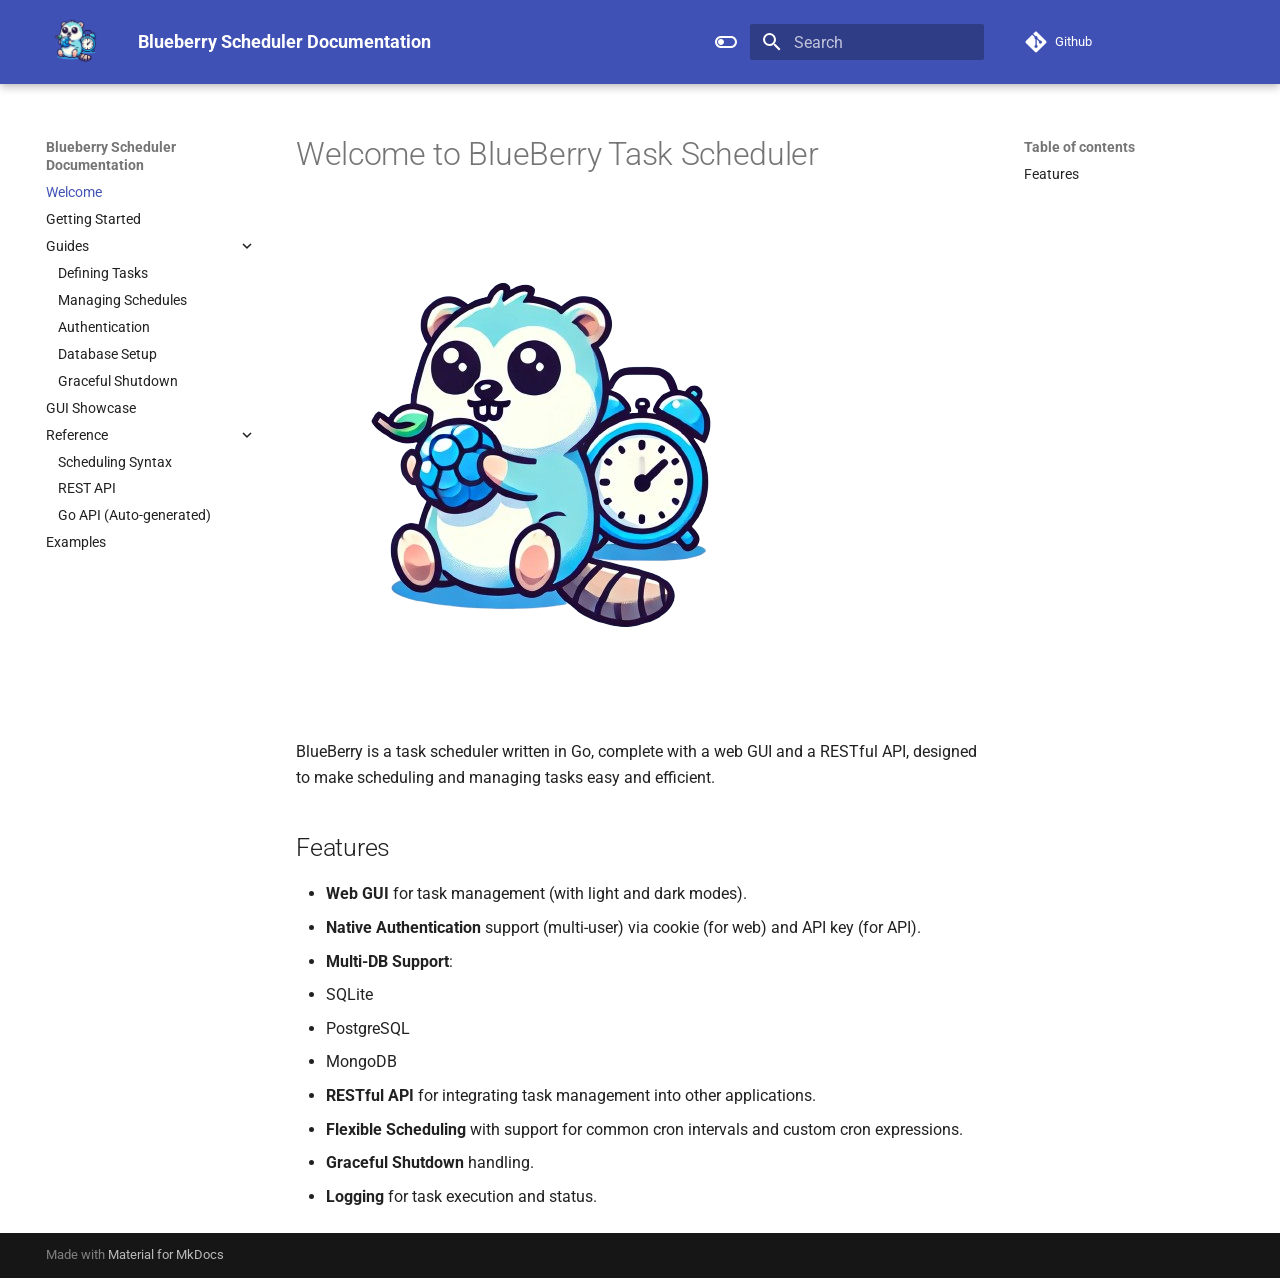
==== index.html @ b91b85a4 "deploy: 7a134fb691923f916d883d3c31a527bc822d17a9" ====
<!doctype html>
<html lang="en" class="no-js">
  <head>
    
      <meta charset="utf-8">
      <meta name="viewport" content="width=device-width,initial-scale=1">
      
      
      
        <link rel="canonical" href="https://your-gitlab-namespace.gitlab.io/blueberry-scheduler/">
      
      
      
        <link rel="next" href="getting-started/">
      
      
      <link rel="icon" href="assets/logo/logo_trans.png">
      <meta name="generator" content="mkdocs-1.6.1, mkdocs-material-9.6.23">
    
    
      
        <title>Blueberry Scheduler Documentation</title>
      
    
    
      <link rel="stylesheet" href="assets/stylesheets/main.84d31ad4.min.css">
      
        
        <link rel="stylesheet" href="assets/stylesheets/palette.06af60db.min.css">
      
      


    
    
      
    
    
      
        
        
        <link rel="preconnect" href="https://fonts.gstatic.com" crossorigin>
        <link rel="stylesheet" href="https://fonts.googleapis.com/css?family=Roboto:300,300i,400,400i,700,700i%7CRoboto+Mono:400,400i,700,700i&display=fallback">
        <style>:root{--md-text-font:"Roboto";--md-code-font:"Roboto Mono"}</style>
      
    
    
      <link rel="stylesheet" href="assets/extra.css">
    
    <script>__md_scope=new URL(".",location),__md_hash=e=>[...e].reduce(((e,_)=>(e<<5)-e+_.charCodeAt(0)),0),__md_get=(e,_=localStorage,t=__md_scope)=>JSON.parse(_.getItem(t.pathname+"."+e)),__md_set=(e,_,t=localStorage,a=__md_scope)=>{try{t.setItem(a.pathname+"."+e,JSON.stringify(_))}catch(e){}}</script>
    
      

    
    
    
  </head>
  
  
    
    
      
    
    
    
    
    <body dir="ltr" data-md-color-scheme="default" data-md-color-primary="indigo" data-md-color-accent="indigo">
  
    
    <input class="md-toggle" data-md-toggle="drawer" type="checkbox" id="__drawer" autocomplete="off">
    <input class="md-toggle" data-md-toggle="search" type="checkbox" id="__search" autocomplete="off">
    <label class="md-overlay" for="__drawer"></label>
    <div data-md-component="skip">
      
        
        <a href="#welcome-to-blueberry-task-scheduler" class="md-skip">
          Skip to content
        </a>
      
    </div>
    <div data-md-component="announce">
      
    </div>
    
    
      

  

<header class="md-header md-header--shadow" data-md-component="header">
  <nav class="md-header__inner md-grid" aria-label="Header">
    <a href="." title="Blueberry Scheduler Documentation" class="md-header__button md-logo" aria-label="Blueberry Scheduler Documentation" data-md-component="logo">
      
  <img src="assets/logo/logo_trans.png" alt="logo">

    </a>
    <label class="md-header__button md-icon" for="__drawer">
      
      <svg xmlns="http://www.w3.org/2000/svg" viewBox="0 0 24 24"><path d="M3 6h18v2H3zm0 5h18v2H3zm0 5h18v2H3z"/></svg>
    </label>
    <div class="md-header__title" data-md-component="header-title">
      <div class="md-header__ellipsis">
        <div class="md-header__topic">
          <span class="md-ellipsis">
            Blueberry Scheduler Documentation
          </span>
        </div>
        <div class="md-header__topic" data-md-component="header-topic">
          <span class="md-ellipsis">
            
              Welcome
            
          </span>
        </div>
      </div>
    </div>
    
      
        <form class="md-header__option" data-md-component="palette">
  
    
    
    
    <input class="md-option" data-md-color-media="(prefers-color-scheme: light)" data-md-color-scheme="default" data-md-color-primary="indigo" data-md-color-accent="indigo"  aria-label="Switch to dark mode"  type="radio" name="__palette" id="__palette_0">
    
      <label class="md-header__button md-icon" title="Switch to dark mode" for="__palette_1" hidden>
        <svg xmlns="http://www.w3.org/2000/svg" viewBox="0 0 24 24"><path d="M17 6H7c-3.31 0-6 2.69-6 6s2.69 6 6 6h10c3.31 0 6-2.69 6-6s-2.69-6-6-6m0 10H7c-2.21 0-4-1.79-4-4s1.79-4 4-4h10c2.21 0 4 1.79 4 4s-1.79 4-4 4M7 9c-1.66 0-3 1.34-3 3s1.34 3 3 3 3-1.34 3-3-1.34-3-3-3"/></svg>
      </label>
    
  
    
    
    
    <input class="md-option" data-md-color-media="(prefers-color-scheme: dark)" data-md-color-scheme="slate" data-md-color-primary="indigo" data-md-color-accent="indigo"  aria-label="Switch to light mode"  type="radio" name="__palette" id="__palette_1">
    
      <label class="md-header__button md-icon" title="Switch to light mode" for="__palette_0" hidden>
        <svg xmlns="http://www.w3.org/2000/svg" viewBox="0 0 24 24"><path d="M17 6H7c-3.31 0-6 2.69-6 6s2.69 6 6 6h10c3.31 0 6-2.69 6-6s-2.69-6-6-6m0 10H7c-2.21 0-4-1.79-4-4s1.79-4 4-4h10c2.21 0 4 1.79 4 4s-1.79 4-4 4m0-7c-1.66 0-3 1.34-3 3s1.34 3 3 3 3-1.34 3-3-1.34-3-3-3"/></svg>
      </label>
    
  
</form>
      
    
    
      <script>var palette=__md_get("__palette");if(palette&&palette.color){if("(prefers-color-scheme)"===palette.color.media){var media=matchMedia("(prefers-color-scheme: light)"),input=document.querySelector(media.matches?"[data-md-color-media='(prefers-color-scheme: light)']":"[data-md-color-media='(prefers-color-scheme: dark)']");palette.color.media=input.getAttribute("data-md-color-media"),palette.color.scheme=input.getAttribute("data-md-color-scheme"),palette.color.primary=input.getAttribute("data-md-color-primary"),palette.color.accent=input.getAttribute("data-md-color-accent")}for(var[key,value]of Object.entries(palette.color))document.body.setAttribute("data-md-color-"+key,value)}</script>
    
    
    
      
      
        <label class="md-header__button md-icon" for="__search">
          
          <svg xmlns="http://www.w3.org/2000/svg" viewBox="0 0 24 24"><path d="M9.5 3A6.5 6.5 0 0 1 16 9.5c0 1.61-.59 3.09-1.56 4.23l.27.27h.79l5 5-1.5 1.5-5-5v-.79l-.27-.27A6.52 6.52 0 0 1 9.5 16 6.5 6.5 0 0 1 3 9.5 6.5 6.5 0 0 1 9.5 3m0 2C7 5 5 7 5 9.5S7 14 9.5 14 14 12 14 9.5 12 5 9.5 5"/></svg>
        </label>
        <div class="md-search" data-md-component="search" role="dialog">
  <label class="md-search__overlay" for="__search"></label>
  <div class="md-search__inner" role="search">
    <form class="md-search__form" name="search">
      <input type="text" class="md-search__input" name="query" aria-label="Search" placeholder="Search" autocapitalize="off" autocorrect="off" autocomplete="off" spellcheck="false" data-md-component="search-query" required>
      <label class="md-search__icon md-icon" for="__search">
        
        <svg xmlns="http://www.w3.org/2000/svg" viewBox="0 0 24 24"><path d="M9.5 3A6.5 6.5 0 0 1 16 9.5c0 1.61-.59 3.09-1.56 4.23l.27.27h.79l5 5-1.5 1.5-5-5v-.79l-.27-.27A6.52 6.52 0 0 1 9.5 16 6.5 6.5 0 0 1 3 9.5 6.5 6.5 0 0 1 9.5 3m0 2C7 5 5 7 5 9.5S7 14 9.5 14 14 12 14 9.5 12 5 9.5 5"/></svg>
        
        <svg xmlns="http://www.w3.org/2000/svg" viewBox="0 0 24 24"><path d="M20 11v2H8l5.5 5.5-1.42 1.42L4.16 12l7.92-7.92L13.5 5.5 8 11z"/></svg>
      </label>
      <nav class="md-search__options" aria-label="Search">
        
        <button type="reset" class="md-search__icon md-icon" title="Clear" aria-label="Clear" tabindex="-1">
          
          <svg xmlns="http://www.w3.org/2000/svg" viewBox="0 0 24 24"><path d="M19 6.41 17.59 5 12 10.59 6.41 5 5 6.41 10.59 12 5 17.59 6.41 19 12 13.41 17.59 19 19 17.59 13.41 12z"/></svg>
        </button>
      </nav>
      
        <div class="md-search__suggest" data-md-component="search-suggest"></div>
      
    </form>
    <div class="md-search__output">
      <div class="md-search__scrollwrap" tabindex="0" data-md-scrollfix>
        <div class="md-search-result" data-md-component="search-result">
          <div class="md-search-result__meta">
            Initializing search
          </div>
          <ol class="md-search-result__list" role="presentation"></ol>
        </div>
      </div>
    </div>
  </div>
</div>
      
    
    
      <div class="md-header__source">
        <a href="https://github.com/Blueberry-Go/Scheduler.git" title="Go to repository" class="md-source" data-md-component="source">
  <div class="md-source__icon md-icon">
    
    <svg xmlns="http://www.w3.org/2000/svg" viewBox="0 0 448 512"><!--! Font Awesome Free 7.1.0 by @fontawesome - https://fontawesome.com License - https://fontawesome.com/license/free (Icons: CC BY 4.0, Fonts: SIL OFL 1.1, Code: MIT License) Copyright 2025 Fonticons, Inc.--><path d="M439.6 236.1 244 40.5c-5.4-5.5-12.8-8.5-20.4-8.5s-15 3-20.4 8.4L162.5 81l51.5 51.5c27.1-9.1 52.7 16.8 43.4 43.7l49.7 49.7c34.2-11.8 61.2 31 35.5 56.7-26.5 26.5-70.2-2.9-56-37.3L240.3 199v121.9c25.3 12.5 22.3 41.8 9.1 55-6.4 6.4-15.2 10.1-24.3 10.1s-17.8-3.6-24.3-10.1c-17.6-17.6-11.1-46.9 11.2-56v-123c-20.8-8.5-24.6-30.7-18.6-45L142.6 101 8.5 235.1C3 240.6 0 247.9 0 255.5s3 15 8.5 20.4l195.6 195.7c5.4 5.4 12.7 8.4 20.4 8.4s15-3 20.4-8.4l194.7-194.7c5.4-5.4 8.4-12.8 8.4-20.4s-3-15-8.4-20.4"/></svg>
  </div>
  <div class="md-source__repository">
    Github
  </div>
</a>
      </div>
    
  </nav>
  
</header>
    
    <div class="md-container" data-md-component="container">
      
      
        
          
        
      
      <main class="md-main" data-md-component="main">
        <div class="md-main__inner md-grid">
          
            
              
              <div class="md-sidebar md-sidebar--primary" data-md-component="sidebar" data-md-type="navigation" >
                <div class="md-sidebar__scrollwrap">
                  <div class="md-sidebar__inner">
                    



<nav class="md-nav md-nav--primary" aria-label="Navigation" data-md-level="0">
  <label class="md-nav__title" for="__drawer">
    <a href="." title="Blueberry Scheduler Documentation" class="md-nav__button md-logo" aria-label="Blueberry Scheduler Documentation" data-md-component="logo">
      
  <img src="assets/logo/logo_trans.png" alt="logo">

    </a>
    Blueberry Scheduler Documentation
  </label>
  
    <div class="md-nav__source">
      <a href="https://github.com/Blueberry-Go/Scheduler.git" title="Go to repository" class="md-source" data-md-component="source">
  <div class="md-source__icon md-icon">
    
    <svg xmlns="http://www.w3.org/2000/svg" viewBox="0 0 448 512"><!--! Font Awesome Free 7.1.0 by @fontawesome - https://fontawesome.com License - https://fontawesome.com/license/free (Icons: CC BY 4.0, Fonts: SIL OFL 1.1, Code: MIT License) Copyright 2025 Fonticons, Inc.--><path d="M439.6 236.1 244 40.5c-5.4-5.5-12.8-8.5-20.4-8.5s-15 3-20.4 8.4L162.5 81l51.5 51.5c27.1-9.1 52.7 16.8 43.4 43.7l49.7 49.7c34.2-11.8 61.2 31 35.5 56.7-26.5 26.5-70.2-2.9-56-37.3L240.3 199v121.9c25.3 12.5 22.3 41.8 9.1 55-6.4 6.4-15.2 10.1-24.3 10.1s-17.8-3.6-24.3-10.1c-17.6-17.6-11.1-46.9 11.2-56v-123c-20.8-8.5-24.6-30.7-18.6-45L142.6 101 8.5 235.1C3 240.6 0 247.9 0 255.5s3 15 8.5 20.4l195.6 195.7c5.4 5.4 12.7 8.4 20.4 8.4s15-3 20.4-8.4l194.7-194.7c5.4-5.4 8.4-12.8 8.4-20.4s-3-15-8.4-20.4"/></svg>
  </div>
  <div class="md-source__repository">
    Github
  </div>
</a>
    </div>
  
  <ul class="md-nav__list" data-md-scrollfix>
    
      
      
  
  
    
  
  
  
    <li class="md-nav__item md-nav__item--active">
      
      <input class="md-nav__toggle md-toggle" type="checkbox" id="__toc">
      
      
        
      
      
        <label class="md-nav__link md-nav__link--active" for="__toc">
          
  
  
  <span class="md-ellipsis">
    Welcome
    
  </span>
  

          <span class="md-nav__icon md-icon"></span>
        </label>
      
      <a href="." class="md-nav__link md-nav__link--active">
        
  
  
  <span class="md-ellipsis">
    Welcome
    
  </span>
  

      </a>
      
        

<nav class="md-nav md-nav--secondary" aria-label="Table of contents">
  
  
  
    
  
  
    <label class="md-nav__title" for="__toc">
      <span class="md-nav__icon md-icon"></span>
      Table of contents
    </label>
    <ul class="md-nav__list" data-md-component="toc" data-md-scrollfix>
      
        <li class="md-nav__item">
  <a href="#features" class="md-nav__link">
    <span class="md-ellipsis">
      Features
    </span>
  </a>
  
</li>
      
    </ul>
  
</nav>
      
    </li>
  

    
      
      
  
  
  
  
    <li class="md-nav__item">
      <a href="getting-started/" class="md-nav__link">
        
  
  
  <span class="md-ellipsis">
    Getting Started
    
  </span>
  

      </a>
    </li>
  

    
      
      
  
  
  
  
    
    
      
        
      
        
      
        
      
        
      
        
      
    
    
    
    
    <li class="md-nav__item md-nav__item--nested">
      
        
        
          
        
        <input class="md-nav__toggle md-toggle md-toggle--indeterminate" type="checkbox" id="__nav_3" >
        
          
          <label class="md-nav__link" for="__nav_3" id="__nav_3_label" tabindex="0">
            
  
  
  <span class="md-ellipsis">
    Guides
    
  </span>
  

            <span class="md-nav__icon md-icon"></span>
          </label>
        
        <nav class="md-nav" data-md-level="1" aria-labelledby="__nav_3_label" aria-expanded="false">
          <label class="md-nav__title" for="__nav_3">
            <span class="md-nav__icon md-icon"></span>
            Guides
          </label>
          <ul class="md-nav__list" data-md-scrollfix>
            
              
                
  
  
  
  
    <li class="md-nav__item">
      <a href="guides/defining-tasks/" class="md-nav__link">
        
  
  
  <span class="md-ellipsis">
    Defining Tasks
    
  </span>
  

      </a>
    </li>
  

              
            
              
                
  
  
  
  
    <li class="md-nav__item">
      <a href="guides/managing-schedules/" class="md-nav__link">
        
  
  
  <span class="md-ellipsis">
    Managing Schedules
    
  </span>
  

      </a>
    </li>
  

              
            
              
                
  
  
  
  
    <li class="md-nav__item">
      <a href="guides/authentication/" class="md-nav__link">
        
  
  
  <span class="md-ellipsis">
    Authentication
    
  </span>
  

      </a>
    </li>
  

              
            
              
                
  
  
  
  
    <li class="md-nav__item">
      <a href="guides/database-setup/" class="md-nav__link">
        
  
  
  <span class="md-ellipsis">
    Database Setup
    
  </span>
  

      </a>
    </li>
  

              
            
              
                
  
  
  
  
    <li class="md-nav__item">
      <a href="guides/graceful-shutdown/" class="md-nav__link">
        
  
  
  <span class="md-ellipsis">
    Graceful Shutdown
    
  </span>
  

      </a>
    </li>
  

              
            
          </ul>
        </nav>
      
    </li>
  

    
      
      
  
  
  
  
    <li class="md-nav__item">
      <a href="gui-showcase/" class="md-nav__link">
        
  
  
  <span class="md-ellipsis">
    GUI Showcase
    
  </span>
  

      </a>
    </li>
  

    
      
      
  
  
  
  
    
    
      
        
      
        
      
        
      
    
    
    
    
    <li class="md-nav__item md-nav__item--nested">
      
        
        
          
        
        <input class="md-nav__toggle md-toggle md-toggle--indeterminate" type="checkbox" id="__nav_5" >
        
          
          <label class="md-nav__link" for="__nav_5" id="__nav_5_label" tabindex="0">
            
  
  
  <span class="md-ellipsis">
    Reference
    
  </span>
  

            <span class="md-nav__icon md-icon"></span>
          </label>
        
        <nav class="md-nav" data-md-level="1" aria-labelledby="__nav_5_label" aria-expanded="false">
          <label class="md-nav__title" for="__nav_5">
            <span class="md-nav__icon md-icon"></span>
            Reference
          </label>
          <ul class="md-nav__list" data-md-scrollfix>
            
              
                
  
  
  
  
    <li class="md-nav__item">
      <a href="reference/scheduling-syntax/" class="md-nav__link">
        
  
  
  <span class="md-ellipsis">
    Scheduling Syntax
    
  </span>
  

      </a>
    </li>
  

              
            
              
                
  
  
  
  
    <li class="md-nav__item">
      <a href="reference/rest-api/" class="md-nav__link">
        
  
  
  <span class="md-ellipsis">
    REST API
    
  </span>
  

      </a>
    </li>
  

              
            
              
                
  
  
  
  
    <li class="md-nav__item">
      <a href="reference/go-api/" class="md-nav__link">
        
  
  
  <span class="md-ellipsis">
    Go API (Auto-generated)
    
  </span>
  

      </a>
    </li>
  

              
            
          </ul>
        </nav>
      
    </li>
  

    
      
      
  
  
  
  
    <li class="md-nav__item">
      <a href="examples/" class="md-nav__link">
        
  
  
  <span class="md-ellipsis">
    Examples
    
  </span>
  

      </a>
    </li>
  

    
  </ul>
</nav>
                  </div>
                </div>
              </div>
            
            
              
              <div class="md-sidebar md-sidebar--secondary" data-md-component="sidebar" data-md-type="toc" >
                <div class="md-sidebar__scrollwrap">
                  <div class="md-sidebar__inner">
                    

<nav class="md-nav md-nav--secondary" aria-label="Table of contents">
  
  
  
    
  
  
    <label class="md-nav__title" for="__toc">
      <span class="md-nav__icon md-icon"></span>
      Table of contents
    </label>
    <ul class="md-nav__list" data-md-component="toc" data-md-scrollfix>
      
        <li class="md-nav__item">
  <a href="#features" class="md-nav__link">
    <span class="md-ellipsis">
      Features
    </span>
  </a>
  
</li>
      
    </ul>
  
</nav>
                  </div>
                </div>
              </div>
            
          
          
            <div class="md-content" data-md-component="content">
              <article class="md-content__inner md-typeset">
                
                  


  
  


<h1 id="welcome-to-blueberry-task-scheduler">Welcome to BlueBerry Task Scheduler</h1>
<p><img alt="" src="assets/logo/logo_trans.png" /></p>
<p>BlueBerry is a task scheduler written in Go, complete with a web GUI and a RESTful API, designed to make scheduling and managing tasks easy and efficient.</p>
<h2 id="features">Features</h2>
<ul>
<li><strong>Web GUI</strong> for task management (with light and dark modes).</li>
<li><strong>Native Authentication</strong> support (multi-user) via cookie (for web) and API key (for API).</li>
<li><strong>Multi-DB Support</strong>:</li>
<li>SQLite</li>
<li>PostgreSQL</li>
<li>MongoDB</li>
<li><strong>RESTful API</strong> for integrating task management into other applications.</li>
<li><strong>Flexible Scheduling</strong> with support for common cron intervals and custom cron expressions.</li>
<li><strong>Graceful Shutdown</strong> handling.</li>
<li><strong>Logging</strong> for task execution and status.</li>
</ul>












                
              </article>
            </div>
          
          
  <script>var tabs=__md_get("__tabs");if(Array.isArray(tabs))e:for(var set of document.querySelectorAll(".tabbed-set")){var labels=set.querySelector(".tabbed-labels");for(var tab of tabs)for(var label of labels.getElementsByTagName("label"))if(label.innerText.trim()===tab){var input=document.getElementById(label.htmlFor);input.checked=!0;continue e}}</script>

<script>var target=document.getElementById(location.hash.slice(1));target&&target.name&&(target.checked=target.name.startsWith("__tabbed_"))</script>
        </div>
        
      </main>
      
        <footer class="md-footer">
  
  <div class="md-footer-meta md-typeset">
    <div class="md-footer-meta__inner md-grid">
      <div class="md-copyright">
  
  
    Made with
    <a href="https://squidfunk.github.io/mkdocs-material/" target="_blank" rel="noopener">
      Material for MkDocs
    </a>
  
</div>
      
    </div>
  </div>
</footer>
      
    </div>
    <div class="md-dialog" data-md-component="dialog">
      <div class="md-dialog__inner md-typeset"></div>
    </div>
    
    
    
      
      <script id="__config" type="application/json">{"base": ".", "features": ["content.tabs.link", "navigation.expand", "navigation.indexes", "search.suggest", "search.highlight", "toc.follow"], "search": "assets/javascripts/workers/search.973d3a69.min.js", "tags": null, "translations": {"clipboard.copied": "Copied to clipboard", "clipboard.copy": "Copy to clipboard", "search.result.more.one": "1 more on this page", "search.result.more.other": "# more on this page", "search.result.none": "No matching documents", "search.result.one": "1 matching document", "search.result.other": "# matching documents", "search.result.placeholder": "Type to start searching", "search.result.term.missing": "Missing", "select.version": "Select version"}, "version": null}</script>
    
    
      <script src="assets/javascripts/bundle.f55a23d4.min.js"></script>
      
    
  </body>
</html>
---- assets/stylesheets/main.84d31ad4.min.css ----
@charset "UTF-8";html{-webkit-text-size-adjust:none;-moz-text-size-adjust:none;text-size-adjust:none;box-sizing:border-box}*,:after,:before{box-sizing:inherit}@media (prefers-reduced-motion){*,:after,:before{transition:none!important}}body{margin:0}a,button,input,label{-webkit-tap-highlight-color:transparent}a{color:inherit;text-decoration:none}hr{border:0;box-sizing:initial;display:block;height:.05rem;overflow:visible;padding:0}small{font-size:80%}sub,sup{line-height:1em}img{border-style:none}table{border-collapse:initial;border-spacing:0}td,th{font-weight:400;vertical-align:top}button{background:#0000;border:0;font-family:inherit;font-size:inherit;margin:0;padding:0}input{border:0;outline:none}:root{--md-primary-fg-color:#4051b5;--md-primary-fg-color--light:#5d6cc0;--md-primary-fg-color--dark:#303fa1;--md-primary-bg-color:#fff;--md-primary-bg-color--light:#ffffffb3;--md-accent-fg-color:#526cfe;--md-accent-fg-color--transparent:#526cfe1a;--md-accent-bg-color:#fff;--md-accent-bg-color--light:#ffffffb3}[data-md-color-scheme=default]{color-scheme:light}[data-md-color-scheme=default] img[src$="#gh-dark-mode-only"],[data-md-color-scheme=default] img[src$="#only-dark"]{display:none}:root,[data-md-color-scheme=default]{--md-hue:225deg;--md-default-fg-color:#000000de;--md-default-fg-color--light:#0000008a;--md-default-fg-color--lighter:#00000052;--md-default-fg-color--lightest:#00000012;--md-default-bg-color:#fff;--md-default-bg-color--light:#ffffffb3;--md-default-bg-color--lighter:#ffffff4d;--md-default-bg-color--lightest:#ffffff1f;--md-code-fg-color:#36464e;--md-code-bg-color:#f5f5f5;--md-code-hl-color:#4287ff;--md-code-hl-color--light:#4287ff1a;--md-code-hl-number-color:#d52a2a;--md-code-hl-special-color:#db1457;--md-code-hl-function-color:#a846b9;--md-code-hl-constant-color:#6e59d9;--md-code-hl-keyword-color:#3f6ec6;--md-code-hl-string-color:#1c7d4d;--md-code-hl-name-color:var(--md-code-fg-color);--md-code-hl-operator-color:var(--md-default-fg-color--light);--md-code-hl-punctuation-color:var(--md-default-fg-color--light);--md-code-hl-comment-color:var(--md-default-fg-color--light);--md-code-hl-generic-color:var(--md-default-fg-color--light);--md-code-hl-variable-color:var(--md-default-fg-color--light);--md-typeset-color:var(--md-default-fg-color);--md-typeset-a-color:var(--md-primary-fg-color);--md-typeset-del-color:#f5503d26;--md-typeset-ins-color:#0bd57026;--md-typeset-kbd-color:#fafafa;--md-typeset-kbd-accent-color:#fff;--md-typeset-kbd-border-color:#b8b8b8;--md-typeset-mark-color:#ffff0080;--md-typeset-table-color:#0000001f;--md-typeset-table-color--light:rgba(0,0,0,.035);--md-admonition-fg-color:var(--md-default-fg-color);--md-admonition-bg-color:var(--md-default-bg-color);--md-warning-fg-color:#000000de;--md-warning-bg-color:#ff9;--md-footer-fg-color:#fff;--md-footer-fg-color--light:#ffffffb3;--md-footer-fg-color--lighter:#ffffff73;--md-footer-bg-color:#000000de;--md-footer-bg-color--dark:#00000052;--md-shadow-z1:0 0.2rem 0.5rem #0000000d,0 0 0.05rem #0000001a;--md-shadow-z2:0 0.2rem 0.5rem #0000001a,0 0 0.05rem #00000040;--md-shadow-z3:0 0.2rem 0.5rem #0003,0 0 0.05rem #00000059}.md-icon svg{fill:currentcolor;display:block;height:1.2rem;width:1.2rem}body{-webkit-font-smoothing:antialiased;-moz-osx-font-smoothing:grayscale;--md-text-font-family:var(--md-text-font,_),-apple-system,BlinkMacSystemFont,Helvetica,Arial,sans-serif;--md-code-font-family:var(--md-code-font,_),SFMono-Regular,Consolas,Menlo,monospace}aside,body,input{font-feature-settings:"kern","liga";color:var(--md-typeset-color);font-family:var(--md-text-font-family)}code,kbd,pre{font-feature-settings:"kern";font-family:var(--md-code-font-family)}:root{--md-typeset-table-sort-icon:url('data:image/svg+xml;charset=utf-8,<svg xmlns="http://www.w3.org/2000/svg" viewBox="0 0 24 24"><path d="m18 21-4-4h3V7h-3l4-4 4 4h-3v10h3M2 19v-2h10v2M2 13v-2h7v2M2 7V5h4v2z"/></svg>');--md-typeset-table-sort-icon--asc:url('data:image/svg+xml;charset=utf-8,<svg xmlns="http://www.w3.org/2000/svg" viewBox="0 0 24 24"><path d="M19 17h3l-4 4-4-4h3V3h2M2 17h10v2H2M6 5v2H2V5m0 6h7v2H2z"/></svg>');--md-typeset-table-sort-icon--desc:url('data:image/svg+xml;charset=utf-8,<svg xmlns="http://www.w3.org/2000/svg" viewBox="0 0 24 24"><path d="M19 7h3l-4-4-4 4h3v14h2M2 17h10v2H2M6 5v2H2V5m0 6h7v2H2z"/></svg>')}.md-typeset{-webkit-print-color-adjust:exact;color-adjust:exact;font-size:.8rem;line-height:1.6;overflow-wrap:break-word}@media print{.md-typeset{font-size:.68rem}}.md-typeset blockquote,.md-typeset dl,.md-typeset figure,.md-typeset ol,.md-typeset pre,.md-typeset ul{margin-bottom:1em;margin-top:1em}.md-typeset h1{color:var(--md-default-fg-color--light);font-size:2em;line-height:1.3;margin:0 0 1.25em}.md-typeset h1,.md-typeset h2{font-weight:300;letter-spacing:-.01em}.md-typeset h2{font-size:1.5625em;line-height:1.4;margin:1.6em 0 .64em}.md-typeset h3{font-size:1.25em;font-weight:400;letter-spacing:-.01em;line-height:1.5;margin:1.6em 0 .8em}.md-typeset h2+h3{margin-top:.8em}.md-typeset h4{font-weight:700;letter-spacing:-.01em;margin:1em 0}.md-typeset h5,.md-typeset h6{color:var(--md-default-fg-color--light);font-size:.8em;font-weight:700;letter-spacing:-.01em;margin:1.25em 0}.md-typeset h5{text-transform:uppercase}.md-typeset h5 code{text-transform:none}.md-typeset hr{border-bottom:.05rem solid var(--md-default-fg-color--lightest);display:flow-root;margin:1.5em 0}.md-typeset a{color:var(--md-typeset-a-color);word-break:break-word}.md-typeset a,.md-typeset a:before{transition:color 125ms}.md-typeset a:focus,.md-typeset a:hover{color:var(--md-accent-fg-color)}.md-typeset a:focus code,.md-typeset a:hover code{background-color:var(--md-accent-fg-color--transparent)}.md-typeset a code{color:currentcolor;transition:background-color 125ms}.md-typeset a.focus-visible{outline-color:var(--md-accent-fg-color);outline-offset:.2rem}.md-typeset code,.md-typeset kbd,.md-typeset pre{color:var(--md-code-fg-color);direction:ltr;font-variant-ligatures:none}@media print{.md-typeset code,.md-typeset kbd,.md-typeset pre{white-space:pre-wrap}}.md-typeset code{background-color:var(--md-code-bg-color);border-radius:.1rem;-webkit-box-decoration-break:clone;box-decoration-break:clone;font-size:.85em;padding:0 .2941176471em;word-break:break-word}.md-typeset code:not(.focus-visible){-webkit-tap-highlight-color:transparent;outline:none}.md-typeset pre{display:flow-root;line-height:1.4;position:relative}.md-typeset pre>code{-webkit-box-decoration-break:slice;box-decoration-break:slice;box-shadow:none;display:block;margin:0;outline-color:var(--md-accent-fg-color);overflow:auto;padding:.7720588235em 1.1764705882em;scrollbar-color:var(--md-default-fg-color--lighter) #0000;scrollbar-width:thin;touch-action:auto;word-break:normal}.md-typeset pre>code:hover{scrollbar-color:var(--md-accent-fg-color) #0000}.md-typeset pre>code::-webkit-scrollbar{height:.2rem;width:.2rem}.md-typeset pre>code::-webkit-scrollbar-thumb{background-color:var(--md-default-fg-color--lighter)}.md-typeset pre>code::-webkit-scrollbar-thumb:hover{background-color:var(--md-accent-fg-color)}.md-typeset kbd{background-color:var(--md-typeset-kbd-color);border-radius:.1rem;box-shadow:0 .1rem 0 .05rem var(--md-typeset-kbd-border-color),0 .1rem 0 var(--md-typeset-kbd-border-color),0 -.1rem .2rem var(--md-typeset-kbd-accent-color) inset;color:var(--md-default-fg-color);display:inline-block;font-size:.75em;padding:0 .6666666667em;vertical-align:text-top;word-break:break-word}.md-typeset mark{background-color:var(--md-typeset-mark-color);-webkit-box-decoration-break:clone;box-decoration-break:clone;color:inherit;word-break:break-word}.md-typeset abbr{border-bottom:.05rem dotted var(--md-default-fg-color--light);cursor:help;text-decoration:none}.md-typeset small{opacity:.75}[dir=ltr] .md-typeset sub,[dir=ltr] .md-typeset sup{margin-left:.078125em}[dir=rtl] .md-typeset sub,[dir=rtl] .md-typeset sup{margin-right:.078125em}[dir=ltr] .md-typeset blockquote{padding-left:.6rem}[dir=rtl] .md-typeset blockquote{padding-right:.6rem}[dir=ltr] .md-typeset blockquote{border-left:.2rem solid var(--md-default-fg-color--lighter)}[dir=rtl] .md-typeset blockquote{border-right:.2rem solid var(--md-default-fg-color--lighter)}.md-typeset blockquote{color:var(--md-default-fg-color--light);margin-left:0;margin-right:0}.md-typeset ul{list-style-type:disc}.md-typeset ul[type]{list-style-type:revert-layer}[dir=ltr] .md-typeset ol,[dir=ltr] .md-typeset ul{margin-left:.625em}[dir=rtl] .md-typeset ol,[dir=rtl] .md-typeset ul{margin-right:.625em}.md-typeset ol,.md-typeset ul{padding:0}.md-typeset ol:not([hidden]),.md-typeset ul:not([hidden]){display:flow-root}.md-typeset ol ol,.md-typeset ul ol{list-style-type:lower-alpha}.md-typeset ol ol ol,.md-typeset ul ol ol{list-style-type:lower-roman}.md-typeset ol ol ol ol,.md-typeset ul ol ol ol{list-style-type:upper-alpha}.md-typeset ol ol ol ol ol,.md-typeset ul ol ol ol ol{list-style-type:upper-roman}.md-typeset ol[type],.md-typeset ul[type]{list-style-type:revert-layer}[dir=ltr] .md-typeset ol li,[dir=ltr] .md-typeset ul li{margin-left:1.25em}[dir=rtl] .md-typeset ol li,[dir=rtl] .md-typeset ul li{margin-right:1.25em}.md-typeset ol li,.md-typeset ul li{margin-bottom:.5em}.md-typeset ol li blockquote,.md-typeset ol li p,.md-typeset ul li blockquote,.md-typeset ul li p{margin:.5em 0}.md-typeset ol li:last-child,.md-typeset ul li:last-child{margin-bottom:0}[dir=ltr] .md-typeset ol li ol,[dir=ltr] .md-typeset ol li ul,[dir=ltr] .md-typeset ul li ol,[dir=ltr] .md-typeset ul li ul{margin-left:.625em}[dir=rtl] .md-typeset ol li ol,[dir=rtl] .md-typeset ol li ul,[dir=rtl] .md-typeset ul li ol,[dir=rtl] .md-typeset ul li ul{margin-right:.625em}.md-typeset ol li ol,.md-typeset ol li ul,.md-typeset ul li ol,.md-typeset ul li ul{margin-bottom:.5em;margin-top:.5em}[dir=ltr] .md-typeset dd{margin-left:1.875em}[dir=rtl] .md-typeset dd{margin-right:1.875em}.md-typeset dd{margin-bottom:1.5em;margin-top:1em}.md-typeset img,.md-typeset svg,.md-typeset video{height:auto;max-width:100%}.md-typeset img[align=left]{margin:1em 1em 1em 0}.md-typeset img[align=right]{margin:1em 0 1em 1em}.md-typeset img[align]:only-child{margin-top:0}.md-typeset figure{display:flow-root;margin:1em auto;max-width:100%;text-align:center;width:fit-content}.md-typeset figure img{display:block;margin:0 auto}.md-typeset figcaption{font-style:italic;margin:1em auto;max-width:24rem}.md-typeset iframe{max-width:100%}.md-typeset table:not([class]){background-color:var(--md-default-bg-color);border:.05rem solid var(--md-typeset-table-color);border-radius:.1rem;display:inline-block;font-size:.64rem;max-width:100%;overflow:auto;touch-action:auto}@media print{.md-typeset table:not([class]){display:table}}.md-typeset table:not([class])+*{margin-top:1.5em}.md-typeset table:not([class]) td>:first-child,.md-typeset table:not([class]) th>:first-child{margin-top:0}.md-typeset table:not([class]) td>:last-child,.md-typeset table:not([class]) th>:last-child{margin-bottom:0}.md-typeset table:not([class]) td:not([align]),.md-typeset table:not([class]) th:not([align]){text-align:left}[dir=rtl] .md-typeset table:not([class]) td:not([align]),[dir=rtl] .md-typeset table:not([class]) th:not([align]){text-align:right}.md-typeset table:not([class]) th{font-weight:700;min-width:5rem;padding:.9375em 1.25em;vertical-align:top}.md-typeset table:not([class]) td{border-top:.05rem solid var(--md-typeset-table-color);padding:.9375em 1.25em;vertical-align:top}.md-typeset table:not([class]) tbody tr{transition:background-color 125ms}.md-typeset table:not([class]) tbody tr:hover{background-color:var(--md-typeset-table-color--light);box-shadow:0 .05rem 0 var(--md-default-bg-color) inset}.md-typeset table:not([class]) a{word-break:normal}.md-typeset table th[role=columnheader]{cursor:pointer}[dir=ltr] .md-typeset table th[role=columnheader]:after{margin-left:.5em}[dir=rtl] .md-typeset table th[role=columnheader]:after{margin-right:.5em}.md-typeset table th[role=columnheader]:after{content:"";display:inline-block;height:1.2em;-webkit-mask-image:var(--md-typeset-table-sort-icon);mask-image:var(--md-typeset-table-sort-icon);-webkit-mask-repeat:no-repeat;mask-repeat:no-repeat;-webkit-mask-size:contain;mask-size:contain;transition:background-color 125ms;vertical-align:text-bottom;width:1.2em}.md-typeset table th[role=columnheader]:hover:after{background-color:var(--md-default-fg-color--lighter)}.md-typeset table th[role=columnheader][aria-sort=ascending]:after{background-color:var(--md-default-fg-color--light);-webkit-mask-image:var(--md-typeset-table-sort-icon--asc);mask-image:var(--md-typeset-table-sort-icon--asc)}.md-typeset table th[role=columnheader][aria-sort=descending]:after{background-color:var(--md-default-fg-color--light);-webkit-mask-image:var(--md-typeset-table-sort-icon--desc);mask-image:var(--md-typeset-table-sort-icon--desc)}.md-typeset__scrollwrap{margin:1em -.8rem;overflow-x:auto;touch-action:auto}.md-typeset__table{display:inline-block;margin-bottom:.5em;padding:0 .8rem}@media print{.md-typeset__table{display:block}}html .md-typeset__table table{display:table;margin:0;overflow:hidden;width:100%}@media screen and (max-width:44.984375em){.md-content__inner>pre{margin:1em -.8rem}.md-content__inner>pre code{border-radius:0}}.md-typeset .md-author{border-radius:100%;display:block;flex-shrink:0;height:1.6rem;overflow:hidden;position:relative;transition:color 125ms,transform 125ms;width:1.6rem}.md-typeset .md-author img{display:block}.md-typeset .md-author--more{background:var(--md-default-fg-color--lightest);color:var(--md-default-fg-color--lighter);font-size:.6rem;font-weight:700;line-height:1.6rem;text-align:center}.md-typeset .md-author--long{height:2.4rem;width:2.4rem}.md-typeset a.md-author{transform:scale(1)}.md-typeset a.md-author img{border-radius:100%;filter:grayscale(100%) opacity(75%);transition:filter 125ms}.md-typeset a.md-author:focus,.md-typeset a.md-author:hover{transform:scale(1.1);z-index:1}.md-typeset a.md-author:focus img,.md-typeset a.md-author:hover img{filter:grayscale(0)}.md-banner{background-color:var(--md-footer-bg-color);color:var(--md-footer-fg-color);overflow:auto}@media print{.md-banner{display:none}}.md-banner--warning{background-color:var(--md-warning-bg-color);color:var(--md-warning-fg-color)}.md-banner__inner{font-size:.7rem;margin:.6rem auto;padding:0 .8rem}[dir=ltr] .md-banner__button{float:right}[dir=rtl] .md-banner__button{float:left}.md-banner__button{color:inherit;cursor:pointer;transition:opacity .25s}.no-js .md-banner__button{display:none}.md-banner__button:hover{opacity:.7}html{font-size:125%;height:100%;overflow-x:hidden}@media screen and (min-width:100em){html{font-size:137.5%}}@media screen and (min-width:125em){html{font-size:150%}}body{background-color:var(--md-default-bg-color);display:flex;flex-direction:column;font-size:.5rem;min-height:100%;position:relative;width:100%}@media print{body{display:block}}@media screen and (max-width:59.984375em){body[data-md-scrolllock]{position:fixed}}.md-grid{margin-left:auto;margin-right:auto;max-width:61rem}.md-container{display:flex;flex-direction:column;flex-grow:1}@media print{.md-container{display:block}}.md-main{flex-grow:1}.md-main__inner{display:flex;height:100%;margin-top:1.5rem}.md-ellipsis{overflow:hidden;text-overflow:ellipsis}.md-toggle{display:none}.md-option{height:0;opacity:0;position:absolute;width:0}.md-option:checked+label:not([hidden]){display:block}.md-option.focus-visible+label{outline-color:var(--md-accent-fg-color);outline-style:auto}.md-skip{background-color:var(--md-default-fg-color);border-radius:.1rem;color:var(--md-default-bg-color);font-size:.64rem;margin:.5rem;opacity:0;outline-color:var(--md-accent-fg-color);padding:.3rem .5rem;position:fixed;transform:translateY(.4rem);z-index:-1}.md-skip:focus{opacity:1;transform:translateY(0);transition:transform .25s cubic-bezier(.4,0,.2,1),opacity 175ms 75ms;z-index:10}@page{margin:25mm}:root{--md-clipboard-icon:url('data:image/svg+xml;charset=utf-8,<svg xmlns="http://www.w3.org/2000/svg" viewBox="0 0 24 24"><path d="M19 21H8V7h11m0-2H8a2 2 0 0 0-2 2v14a2 2 0 0 0 2 2h11a2 2 0 0 0 2-2V7a2 2 0 0 0-2-2m-3-4H4a2 2 0 0 0-2 2v14h2V3h12z"/></svg>')}.md-clipboard{border-radius:.1rem;color:var(--md-default-fg-color--lightest);cursor:pointer;height:1.5em;outline-color:var(--md-accent-fg-color);outline-offset:.1rem;position:absolute;right:.5em;top:.5em;transition:color .25s;width:1.5em;z-index:1}@media print{.md-clipboard{display:none}}.md-clipboard:not(.focus-visible){-webkit-tap-highlight-color:transparent;outline:none}:hover>.md-clipboard{color:var(--md-default-fg-color--light)}.md-clipboard:focus,.md-clipboard:hover{color:var(--md-accent-fg-color)}.md-clipboard:after{background-color:currentcolor;content:"";display:block;height:1.125em;margin:0 auto;-webkit-mask-image:var(--md-clipboard-icon);mask-image:var(--md-clipboard-icon);-webkit-mask-position:center;mask-position:center;-webkit-mask-repeat:no-repeat;mask-repeat:no-repeat;-webkit-mask-size:contain;mask-size:contain;width:1.125em}.md-clipboard--inline{cursor:pointer}.md-clipboard--inline code{transition:color .25s,background-color .25s}.md-clipboard--inline:focus code,.md-clipboard--inline:hover code{background-color:var(--md-accent-fg-color--transparent);color:var(--md-accent-fg-color)}.md-typeset .md-code__content{display:grid}@keyframes consent{0%{opacity:0;transform:translateY(100%)}to{opacity:1;transform:translateY(0)}}@keyframes overlay{0%{opacity:0}to{opacity:1}}.md-consent__overlay{animation:overlay .25s both;-webkit-backdrop-filter:blur(.1rem);backdrop-filter:blur(.1rem);background-color:#0000008a;height:100%;opacity:1;position:fixed;top:0;width:100%;z-index:5}.md-consent__inner{animation:consent .5s cubic-bezier(.1,.7,.1,1) both;background-color:var(--md-default-bg-color);border:0;border-radius:.1rem;bottom:0;box-shadow:0 0 .2rem #0000001a,0 .2rem .4rem #0003;max-height:100%;overflow:auto;padding:0;position:fixed;width:100%;z-index:5}.md-consent__form{padding:.8rem}.md-consent__settings{display:none;margin:1em 0}input:checked+.md-consent__settings{display:block}.md-consent__controls{margin-bottom:.8rem}.md-typeset .md-consent__controls .md-button{display:inline}@media screen and (max-width:44.984375em){.md-typeset .md-consent__controls .md-button{display:block;margin-top:.4rem;text-align:center;width:100%}}.md-consent label{cursor:pointer}.md-content{flex-grow:1;min-width:0}.md-content__inner{margin:0 .8rem 1.2rem;padding-top:.6rem}@media screen and (min-width:76.25em){[dir=ltr] .md-sidebar--primary:not([hidden])~.md-content>.md-content__inner{margin-left:1.2rem}[dir=ltr] .md-sidebar--secondary:not([hidden])~.md-content>.md-content__inner,[dir=rtl] .md-sidebar--primary:not([hidden])~.md-content>.md-content__inner{margin-right:1.2rem}[dir=rtl] .md-sidebar--secondary:not([hidden])~.md-content>.md-content__inner{margin-left:1.2rem}}.md-content__inner:before{content:"";display:block;height:.4rem}.md-content__inner>:last-child{margin-bottom:0}[dir=ltr] .md-content__button{float:right}[dir=rtl] .md-content__button{float:left}[dir=ltr] .md-content__button{margin-left:.4rem}[dir=rtl] .md-content__button{margin-right:.4rem}.md-content__button{margin:.4rem 0;padding:0}@media print{.md-content__button{display:none}}.md-typeset .md-content__button{color:var(--md-default-fg-color--lighter)}.md-content__button svg{display:inline;vertical-align:top}[dir=rtl] .md-content__button svg{transform:scaleX(-1)}[dir=ltr] .md-dialog{right:.8rem}[dir=rtl] .md-dialog{left:.8rem}.md-dialog{background-color:var(--md-default-fg-color);border-radius:.1rem;bottom:.8rem;box-shadow:var(--md-shadow-z3);min-width:11.1rem;opacity:0;padding:.4rem .6rem;pointer-events:none;position:fixed;transform:translateY(100%);transition:transform 0ms .4s,opacity .4s;z-index:4}@media print{.md-dialog{display:none}}.md-dialog--active{opacity:1;pointer-events:auto;transform:translateY(0);transition:transform .4s cubic-bezier(.075,.85,.175,1),opacity .4s}.md-dialog__inner{color:var(--md-default-bg-color);font-size:.7rem}.md-feedback{margin:2em 0 1em;text-align:center}.md-feedback fieldset{border:none;margin:0;padding:0}.md-feedback__title{font-weight:700;margin:1em auto}.md-feedback__inner{position:relative}.md-feedback__list{display:flex;flex-wrap:wrap;place-content:baseline center;position:relative}.md-feedback__list:hover .md-icon:not(:disabled){color:var(--md-default-fg-color--lighter)}:disabled .md-feedback__list{min-height:1.8rem}.md-feedback__icon{color:var(--md-default-fg-color--light);cursor:pointer;flex-shrink:0;margin:0 .1rem;transition:color 125ms}.md-feedback__icon:not(:disabled).md-icon:hover{color:var(--md-accent-fg-color)}.md-feedback__icon:disabled{color:var(--md-default-fg-color--lightest);pointer-events:none}.md-feedback__note{opacity:0;position:relative;transform:translateY(.4rem);transition:transform .4s cubic-bezier(.1,.7,.1,1),opacity .15s}.md-feedback__note>*{margin:0 auto;max-width:16rem}:disabled .md-feedback__note{opacity:1;transform:translateY(0)}@media print{.md-feedback{display:none}}.md-footer{background-color:var(--md-footer-bg-color);color:var(--md-footer-fg-color)}@media print{.md-footer{display:none}}.md-footer__inner{justify-content:space-between;overflow:auto;padding:.2rem}.md-footer__inner:not([hidden]){display:flex}.md-footer__link{align-items:end;display:flex;flex-grow:0.01;margin-bottom:.4rem;margin-top:1rem;max-width:100%;outline-color:var(--md-accent-fg-color);overflow:hidden;transition:opacity .25s}.md-footer__link:focus,.md-footer__link:hover{opacity:.7}[dir=rtl] .md-footer__link svg{transform:scaleX(-1)}@media screen and (max-width:44.984375em){.md-footer__link--prev{flex-shrink:0}.md-footer__link--prev .md-footer__title{display:none}}[dir=ltr] .md-footer__link--next{margin-left:auto}[dir=rtl] .md-footer__link--next{margin-right:auto}.md-footer__link--next{text-align:right}[dir=rtl] .md-footer__link--next{text-align:left}.md-footer__title{flex-grow:1;font-size:.9rem;margin-bottom:.7rem;max-width:calc(100% - 2.4rem);padding:0 1rem;white-space:nowrap}.md-footer__button{margin:.2rem;padding:.4rem}.md-footer__direction{font-size:.64rem;opacity:.7}.md-footer-meta{background-color:var(--md-footer-bg-color--dark)}.md-footer-meta__inner{display:flex;flex-wrap:wrap;justify-content:space-between;padding:.2rem}html .md-footer-meta.md-typeset a{color:var(--md-footer-fg-color--light)}html .md-footer-meta.md-typeset a:focus,html .md-footer-meta.md-typeset a:hover{color:var(--md-footer-fg-color)}.md-copyright{color:var(--md-footer-fg-color--lighter);font-size:.64rem;margin:auto .6rem;padding:.4rem 0;width:100%}@media screen and (min-width:45em){.md-copyright{width:auto}}.md-copyright__highlight{color:var(--md-footer-fg-color--light)}.md-social{display:inline-flex;gap:.2rem;margin:0 .4rem;padding:.2rem 0 .6rem}@media screen and (min-width:45em){.md-social{padding:.6rem 0}}.md-social__link{display:inline-block;height:1.6rem;text-align:center;width:1.6rem}.md-social__link:before{line-height:1.9}.md-social__link svg{fill:currentcolor;max-height:.8rem;vertical-align:-25%}.md-typeset .md-button{border:.1rem solid;border-radius:.1rem;color:var(--md-primary-fg-color);cursor:pointer;display:inline-block;font-weight:700;padding:.625em 2em;transition:color 125ms,background-color 125ms,border-color 125ms}.md-typeset .md-button--primary{background-color:var(--md-primary-fg-color);border-color:var(--md-primary-fg-color);color:var(--md-primary-bg-color)}.md-typeset .md-button:focus,.md-typeset .md-button:hover{background-color:var(--md-accent-fg-color);border-color:var(--md-accent-fg-color);color:var(--md-accent-bg-color)}[dir=ltr] .md-typeset .md-input{border-top-left-radius:.1rem}[dir=ltr] .md-typeset .md-input,[dir=rtl] .md-typeset .md-input{border-top-right-radius:.1rem}[dir=rtl] .md-typeset .md-input{border-top-left-radius:.1rem}.md-typeset .md-input{border-bottom:.1rem solid var(--md-default-fg-color--lighter);box-shadow:var(--md-shadow-z1);font-size:.8rem;height:1.8rem;padding:0 .6rem;transition:border .25s,box-shadow .25s}.md-typeset .md-input:focus,.md-typeset .md-input:hover{border-bottom-color:var(--md-accent-fg-color);box-shadow:var(--md-shadow-z2)}.md-typeset .md-input--stretch{width:100%}.md-header{background-color:var(--md-primary-fg-color);box-shadow:0 0 .2rem #0000,0 .2rem .4rem #0000;color:var(--md-primary-bg-color);display:block;left:0;position:sticky;right:0;top:0;z-index:4}@media print{.md-header{display:none}}.md-header[hidden]{transform:translateY(-100%);transition:transform .25s cubic-bezier(.8,0,.6,1),box-shadow .25s}.md-header--shadow{box-shadow:0 0 .2rem #0000001a,0 .2rem .4rem #0003;transition:transform .25s cubic-bezier(.1,.7,.1,1),box-shadow .25s}.md-header__inner{align-items:center;display:flex;padding:0 .2rem}.md-header__button{color:currentcolor;cursor:pointer;margin:.2rem;outline-color:var(--md-accent-fg-color);padding:.4rem;position:relative;transition:opacity .25s;vertical-align:middle;z-index:1}.md-header__button:hover{opacity:.7}.md-header__button:not([hidden]){display:inline-block}.md-header__button:not(.focus-visible){-webkit-tap-highlight-color:transparent;outline:none}.md-header__button.md-logo{margin:.2rem;padding:.4rem}@media screen and (max-width:76.234375em){.md-header__button.md-logo{display:none}}.md-header__button.md-logo img,.md-header__button.md-logo svg{fill:currentcolor;display:block;height:1.2rem;width:auto}@media screen and (min-width:60em){.md-header__button[for=__search]{display:none}}.no-js .md-header__button[for=__search]{display:none}[dir=rtl] .md-header__button[for=__search] svg{transform:scaleX(-1)}@media screen and (min-width:76.25em){.md-header__button[for=__drawer]{display:none}}.md-header__topic{display:flex;max-width:100%;position:absolute;transition:transform .4s cubic-bezier(.1,.7,.1,1),opacity .15s;white-space:nowrap}.md-header__topic+.md-header__topic{opacity:0;pointer-events:none;transform:translateX(1.25rem);transition:transform .4s cubic-bezier(1,.7,.1,.1),opacity .15s;z-index:-1}[dir=rtl] .md-header__topic+.md-header__topic{transform:translateX(-1.25rem)}.md-header__topic:first-child{font-weight:700}[dir=ltr] .md-header__title{margin-left:1rem;margin-right:.4rem}[dir=rtl] .md-header__title{margin-left:.4rem;margin-right:1rem}.md-header__title{flex-grow:1;font-size:.9rem;height:2.4rem;line-height:2.4rem}.md-header__title--active .md-header__topic{opacity:0;pointer-events:none;transform:translateX(-1.25rem);transition:transform .4s cubic-bezier(1,.7,.1,.1),opacity .15s;z-index:-1}[dir=rtl] .md-header__title--active .md-header__topic{transform:translateX(1.25rem)}.md-header__title--active .md-header__topic+.md-header__topic{opacity:1;pointer-events:auto;transform:translateX(0);transition:transform .4s cubic-bezier(.1,.7,.1,1),opacity .15s;z-index:0}.md-header__title>.md-header__ellipsis{height:100%;position:relative;width:100%}.md-header__option{display:flex;flex-shrink:0;max-width:100%;transition:max-width 0ms .25s,opacity .25s .25s;white-space:nowrap}[data-md-toggle=search]:checked~.md-header .md-header__option{max-width:0;opacity:0;transition:max-width 0ms,opacity 0ms}.md-header__option>input{bottom:0}.md-header__source{display:none}@media screen and (min-width:60em){[dir=ltr] .md-header__source{margin-left:1rem}[dir=rtl] .md-header__source{margin-right:1rem}.md-header__source{display:block;max-width:11.7rem;width:11.7rem}}@media screen and (min-width:76.25em){[dir=ltr] .md-header__source{margin-left:1.4rem}[dir=rtl] .md-header__source{margin-right:1.4rem}}.md-meta{color:var(--md-default-fg-color--light);font-size:.7rem;line-height:1.3}.md-meta__list{display:inline-flex;flex-wrap:wrap;list-style:none;margin:0;padding:0}.md-meta__item:not(:last-child):after{content:"·";margin-left:.2rem;margin-right:.2rem}.md-meta__link{color:var(--md-typeset-a-color)}.md-meta__link:focus,.md-meta__link:hover{color:var(--md-accent-fg-color)}.md-draft{background-color:#ff1744;border-radius:.125em;color:#fff;display:inline-block;font-weight:700;padding-left:.5714285714em;padding-right:.5714285714em}:root{--md-nav-icon--prev:url('data:image/svg+xml;charset=utf-8,<svg xmlns="http://www.w3.org/2000/svg" viewBox="0 0 24 24"><path d="M20 11v2H8l5.5 5.5-1.42 1.42L4.16 12l7.92-7.92L13.5 5.5 8 11z"/></svg>');--md-nav-icon--next:url('data:image/svg+xml;charset=utf-8,<svg xmlns="http://www.w3.org/2000/svg" viewBox="0 0 24 24"><path d="M8.59 16.58 13.17 12 8.59 7.41 10 6l6 6-6 6z"/></svg>');--md-toc-icon:url('data:image/svg+xml;charset=utf-8,<svg xmlns="http://www.w3.org/2000/svg" viewBox="0 0 24 24"><path d="M3 9h14V7H3zm0 4h14v-2H3zm0 4h14v-2H3zm16 0h2v-2h-2zm0-10v2h2V7zm0 6h2v-2h-2z"/></svg>')}.md-nav{font-size:.7rem;line-height:1.3}.md-nav__title{color:var(--md-default-fg-color--light);display:block;font-weight:700;overflow:hidden;padding:0 .6rem;text-overflow:ellipsis}.md-nav__title .md-nav__button{display:none}.md-nav__title .md-nav__button img{height:100%;width:auto}.md-nav__title .md-nav__button.md-logo img,.md-nav__title .md-nav__button.md-logo svg{fill:currentcolor;display:block;height:2.4rem;max-width:100%;object-fit:contain;width:auto}.md-nav__list{list-style:none;margin:0;padding:0}.md-nav__link{align-items:flex-start;display:flex;gap:.4rem;margin-top:.625em;scroll-snap-align:start;transition:color 125ms}.md-nav__link--passed{color:var(--md-default-fg-color--light)}.md-nav__item .md-nav__link--active,.md-nav__item .md-nav__link--active code{color:var(--md-typeset-a-color)}.md-nav__link .md-ellipsis{position:relative}[dir=ltr] .md-nav__link .md-icon:last-child{margin-left:auto}[dir=rtl] .md-nav__link .md-icon:last-child{margin-right:auto}.md-nav__link svg{fill:currentcolor;flex-shrink:0;height:1.3em;position:relative}.md-nav__link[for]:focus,.md-nav__link[for]:hover,.md-nav__link[href]:focus,.md-nav__link[href]:hover{color:var(--md-accent-fg-color);cursor:pointer}.md-nav__link.focus-visible{outline-color:var(--md-accent-fg-color);outline-offset:.2rem}.md-nav--primary .md-nav__link[for=__toc]{display:none}.md-nav--primary .md-nav__link[for=__toc] .md-icon:after{background-color:currentcolor;display:block;height:100%;-webkit-mask-image:var(--md-toc-icon);mask-image:var(--md-toc-icon);width:100%}.md-nav--primary .md-nav__link[for=__toc]~.md-nav{display:none}.md-nav__container>.md-nav__link{margin-top:0}.md-nav__container>.md-nav__link:first-child{flex-grow:1;min-width:0}.md-nav__icon{flex-shrink:0}.md-nav__source{display:none}@media screen and (max-width:76.234375em){.md-nav--primary,.md-nav--primary .md-nav{background-color:var(--md-default-bg-color);display:flex;flex-direction:column;height:100%;left:0;position:absolute;right:0;top:0;z-index:1}.md-nav--primary .md-nav__item,.md-nav--primary .md-nav__title{font-size:.8rem;line-height:1.5}.md-nav--primary .md-nav__title{background-color:var(--md-default-fg-color--lightest);color:var(--md-default-fg-color--light);cursor:pointer;height:5.6rem;line-height:2.4rem;padding:3rem .8rem .2rem;position:relative;white-space:nowrap}[dir=ltr] .md-nav--primary .md-nav__title .md-nav__icon{left:.4rem}[dir=rtl] .md-nav--primary .md-nav__title .md-nav__icon{right:.4rem}.md-nav--primary .md-nav__title .md-nav__icon{display:block;height:1.2rem;margin:.2rem;position:absolute;top:.4rem;width:1.2rem}.md-nav--primary .md-nav__title .md-nav__icon:after{background-color:currentcolor;content:"";display:block;height:100%;-webkit-mask-image:var(--md-nav-icon--prev);mask-image:var(--md-nav-icon--prev);-webkit-mask-position:center;mask-position:center;-webkit-mask-repeat:no-repeat;mask-repeat:no-repeat;-webkit-mask-size:contain;mask-size:contain;width:100%}.md-nav--primary .md-nav__title~.md-nav__list{background-color:var(--md-default-bg-color);box-shadow:0 .05rem 0 var(--md-default-fg-color--lightest) inset;overflow-y:auto;scroll-snap-type:y mandatory;touch-action:pan-y}.md-nav--primary .md-nav__title~.md-nav__list>:first-child{border-top:0}.md-nav--primary .md-nav__title[for=__drawer]{background-color:var(--md-primary-fg-color);color:var(--md-primary-bg-color);font-weight:700}.md-nav--primary .md-nav__title .md-logo{display:block;left:.2rem;margin:.2rem;padding:.4rem;position:absolute;right:.2rem;top:.2rem}.md-nav--primary .md-nav__list{flex:1}.md-nav--primary .md-nav__item{border-top:.05rem solid var(--md-default-fg-color--lightest)}.md-nav--primary .md-nav__item--active>.md-nav__link{color:var(--md-typeset-a-color)}.md-nav--primary .md-nav__item--active>.md-nav__link:focus,.md-nav--primary .md-nav__item--active>.md-nav__link:hover{color:var(--md-accent-fg-color)}.md-nav--primary .md-nav__link{margin-top:0;padding:.6rem .8rem}.md-nav--primary .md-nav__link svg{margin-top:.1em}.md-nav--primary .md-nav__link>.md-nav__link{padding:0}[dir=ltr] .md-nav--primary .md-nav__link .md-nav__icon{margin-right:-.2rem}[dir=rtl] .md-nav--primary .md-nav__link .md-nav__icon{margin-left:-.2rem}.md-nav--primary .md-nav__link .md-nav__icon{font-size:1.2rem;height:1.2rem;width:1.2rem}.md-nav--primary .md-nav__link .md-nav__icon:after{background-color:currentcolor;content:"";display:block;height:100%;-webkit-mask-image:var(--md-nav-icon--next);mask-image:var(--md-nav-icon--next);-webkit-mask-position:center;mask-position:center;-webkit-mask-repeat:no-repeat;mask-repeat:no-repeat;-webkit-mask-size:contain;mask-size:contain;width:100%}[dir=rtl] .md-nav--primary .md-nav__icon:after{transform:scale(-1)}.md-nav--primary .md-nav--secondary .md-nav{background-color:initial;position:static}[dir=ltr] .md-nav--primary .md-nav--secondary .md-nav .md-nav__link{padding-left:1.4rem}[dir=rtl] .md-nav--primary .md-nav--secondary .md-nav .md-nav__link{padding-right:1.4rem}[dir=ltr] .md-nav--primary .md-nav--secondary .md-nav .md-nav .md-nav__link{padding-left:2rem}[dir=rtl] .md-nav--primary .md-nav--secondary .md-nav .md-nav .md-nav__link{padding-right:2rem}[dir=ltr] .md-nav--primary .md-nav--secondary .md-nav .md-nav .md-nav .md-nav__link{padding-left:2.6rem}[dir=rtl] .md-nav--primary .md-nav--secondary .md-nav .md-nav .md-nav .md-nav__link{padding-right:2.6rem}[dir=ltr] .md-nav--primary .md-nav--secondary .md-nav .md-nav .md-nav .md-nav .md-nav__link{padding-left:3.2rem}[dir=rtl] .md-nav--primary .md-nav--secondary .md-nav .md-nav .md-nav .md-nav .md-nav__link{padding-right:3.2rem}.md-nav--secondary{background-color:initial}.md-nav__toggle~.md-nav{display:flex;opacity:0;transform:translateX(100%);transition:transform .25s cubic-bezier(.8,0,.6,1),opacity 125ms 50ms}[dir=rtl] .md-nav__toggle~.md-nav{transform:translateX(-100%)}.md-nav__toggle:checked~.md-nav{opacity:1;transform:translateX(0);transition:transform .25s cubic-bezier(.4,0,.2,1),opacity 125ms 125ms}.md-nav__toggle:checked~.md-nav>.md-nav__list{-webkit-backface-visibility:hidden;backface-visibility:hidden}}@media screen and (max-width:59.984375em){.md-nav--primary .md-nav__link[for=__toc]{display:flex}.md-nav--primary .md-nav__link[for=__toc] .md-icon:after{content:""}.md-nav--primary .md-nav__link[for=__toc]+.md-nav__link{display:none}.md-nav--primary .md-nav__link[for=__toc]~.md-nav{display:flex}.md-nav__source{background-color:var(--md-primary-fg-color--dark);color:var(--md-primary-bg-color);display:block;padding:0 .2rem}}@media screen and (min-width:60em) and (max-width:76.234375em){.md-nav--integrated .md-nav__link[for=__toc]{display:flex}.md-nav--integrated .md-nav__link[for=__toc] .md-icon:after{content:""}.md-nav--integrated .md-nav__link[for=__toc]+.md-nav__link{display:none}.md-nav--integrated .md-nav__link[for=__toc]~.md-nav{display:flex}}@media screen and (min-width:60em){.md-nav{margin-bottom:-.4rem}.md-nav--secondary .md-nav__title{background:var(--md-default-bg-color);box-shadow:0 0 .4rem .4rem var(--md-default-bg-color);position:sticky;top:0;z-index:1}.md-nav--secondary .md-nav__title[for=__toc]{scroll-snap-align:start}.md-nav--secondary .md-nav__title .md-nav__icon{display:none}[dir=ltr] .md-nav--secondary .md-nav__list{padding-left:.6rem}[dir=rtl] .md-nav--secondary .md-nav__list{padding-right:.6rem}.md-nav--secondary .md-nav__list{padding-bottom:.4rem}[dir=ltr] .md-nav--secondary .md-nav__item>.md-nav__link{margin-right:.4rem}[dir=rtl] .md-nav--secondary .md-nav__item>.md-nav__link{margin-left:.4rem}}@media screen and (min-width:76.25em){.md-nav{margin-bottom:-.4rem;transition:max-height .25s cubic-bezier(.86,0,.07,1)}.md-nav--primary .md-nav__title{background:var(--md-default-bg-color);box-shadow:0 0 .4rem .4rem var(--md-default-bg-color);position:sticky;top:0;z-index:1}.md-nav--primary .md-nav__title[for=__drawer]{scroll-snap-align:start}.md-nav--primary .md-nav__title .md-nav__icon{display:none}[dir=ltr] .md-nav--primary .md-nav__list{padding-left:.6rem}[dir=rtl] .md-nav--primary .md-nav__list{padding-right:.6rem}.md-nav--primary .md-nav__list{padding-bottom:.4rem}[dir=ltr] .md-nav--primary .md-nav__item>.md-nav__link{margin-right:.4rem}[dir=rtl] .md-nav--primary .md-nav__item>.md-nav__link{margin-left:.4rem}.md-nav__toggle~.md-nav{display:grid;grid-template-rows:minmax(.4rem,0fr);opacity:0;transition:grid-template-rows .25s cubic-bezier(.86,0,.07,1),opacity .25s,visibility 0ms .25s;visibility:collapse}.md-nav__toggle~.md-nav>.md-nav__list{overflow:hidden}.md-nav__toggle.md-toggle--indeterminate~.md-nav,.md-nav__toggle:checked~.md-nav{grid-template-rows:minmax(.4rem,1fr);opacity:1;transition:grid-template-rows .25s cubic-bezier(.86,0,.07,1),opacity .15s .1s,visibility 0ms;visibility:visible}.md-nav__toggle.md-toggle--indeterminate~.md-nav{transition:none}.md-nav__item--nested>.md-nav>.md-nav__title{display:none}.md-nav__item--section{display:block;margin:1.25em 0}.md-nav__item--section:last-child{margin-bottom:0}.md-nav__item--section>.md-nav__link{font-weight:700}.md-nav__item--section>.md-nav__link[for]{color:var(--md-default-fg-color--light)}.md-nav__item--section>.md-nav__link:not(.md-nav__container){pointer-events:none}.md-nav__item--section>.md-nav__link .md-icon,.md-nav__item--section>.md-nav__link>[for]{display:none}[dir=ltr] .md-nav__item--section>.md-nav{margin-left:-.6rem}[dir=rtl] .md-nav__item--section>.md-nav{margin-right:-.6rem}.md-nav__item--section>.md-nav{display:block;opacity:1;visibility:visible}.md-nav__item--section>.md-nav>.md-nav__list>.md-nav__item{padding:0}.md-nav__icon{border-radius:100%;height:.9rem;transition:background-color .25s;width:.9rem}.md-nav__icon:hover{background-color:var(--md-accent-fg-color--transparent)}.md-nav__icon:after{background-color:currentcolor;border-radius:100%;content:"";display:inline-block;height:100%;-webkit-mask-image:var(--md-nav-icon--next);mask-image:var(--md-nav-icon--next);-webkit-mask-position:center;mask-position:center;-webkit-mask-repeat:no-repeat;mask-repeat:no-repeat;-webkit-mask-size:contain;mask-size:contain;transition:transform .25s;vertical-align:-.1rem;width:100%}[dir=rtl] .md-nav__icon:after{transform:rotate(180deg)}.md-nav__item--nested .md-nav__toggle:checked~.md-nav__link .md-nav__icon:after,.md-nav__item--nested .md-toggle--indeterminate~.md-nav__link .md-nav__icon:after{transform:rotate(90deg)}.md-nav--lifted>.md-nav__list>.md-nav__item,.md-nav--lifted>.md-nav__title{display:none}.md-nav--lifted>.md-nav__list>.md-nav__item--active{display:block}.md-nav--lifted>.md-nav__list>.md-nav__item--active>.md-nav__link{background:var(--md-default-bg-color);box-shadow:0 0 .4rem .4rem var(--md-default-bg-color);margin-top:0;position:sticky;top:0;z-index:1}.md-nav--lifted>.md-nav__list>.md-nav__item--active>.md-nav__link:not(.md-nav__container){pointer-events:none}.md-nav--lifted>.md-nav__list>.md-nav__item--active.md-nav__item--section{margin:0}[dir=ltr] .md-nav--lifted>.md-nav__list>.md-nav__item>.md-nav:not(.md-nav--secondary){margin-left:-.6rem}[dir=rtl] .md-nav--lifted>.md-nav__list>.md-nav__item>.md-nav:not(.md-nav--secondary){margin-right:-.6rem}.md-nav--lifted>.md-nav__list>.md-nav__item>[for]{color:var(--md-default-fg-color--light)}.md-nav--lifted .md-nav[data-md-level="1"]{grid-template-rows:minmax(.4rem,1fr);opacity:1;visibility:visible}[dir=ltr] .md-nav--integrated>.md-nav__list>.md-nav__item--active .md-nav--secondary{border-left:.05rem solid var(--md-primary-fg-color)}[dir=rtl] .md-nav--integrated>.md-nav__list>.md-nav__item--active .md-nav--secondary{border-right:.05rem solid var(--md-primary-fg-color)}.md-nav--integrated>.md-nav__list>.md-nav__item--active .md-nav--secondary{display:block;margin-bottom:1.25em;opacity:1;visibility:visible}.md-nav--integrated>.md-nav__list>.md-nav__item--active .md-nav--secondary>.md-nav__list{overflow:visible;padding-bottom:0}.md-nav--integrated>.md-nav__list>.md-nav__item--active .md-nav--secondary>.md-nav__title{display:none}}.md-pagination{font-size:.8rem;font-weight:700;gap:.4rem}.md-pagination,.md-pagination>*{align-items:center;display:flex;justify-content:center}.md-pagination>*{border-radius:.2rem;height:1.8rem;min-width:1.8rem;text-align:center}.md-pagination__current{background-color:var(--md-default-fg-color--lightest);color:var(--md-default-fg-color--light)}.md-pagination__link{transition:color 125ms,background-color 125ms}.md-pagination__link:focus,.md-pagination__link:hover{background-color:var(--md-accent-fg-color--transparent);color:var(--md-accent-fg-color)}.md-pagination__link:focus svg,.md-pagination__link:hover svg{color:var(--md-accent-fg-color)}.md-pagination__link.focus-visible{outline-color:var(--md-accent-fg-color);outline-offset:.2rem}.md-pagination__link svg{fill:currentcolor;color:var(--md-default-fg-color--lighter);display:block;max-height:100%;width:1.2rem}.md-post__back{border-bottom:.05rem solid var(--md-default-fg-color--lightest);margin-bottom:1.2rem;padding-bottom:1.2rem}@media screen and (max-width:76.234375em){.md-post__back{display:none}}[dir=rtl] .md-post__back svg{transform:scaleX(-1)}.md-post__authors{display:flex;flex-direction:column;gap:.6rem;margin:0 .6rem 1.2rem}.md-post .md-post__meta a{transition:color 125ms}.md-post .md-post__meta a:focus,.md-post .md-post__meta a:hover{color:var(--md-accent-fg-color)}.md-post__title{color:var(--md-default-fg-color--light);font-weight:700}.md-post--excerpt{margin-bottom:3.2rem}.md-post--excerpt .md-post__header{align-items:center;display:flex;gap:.6rem;min-height:1.6rem}.md-post--excerpt .md-post__authors{align-items:center;display:inline-flex;flex-direction:row;gap:.2rem;margin:0;min-height:2.4rem}[dir=ltr] .md-post--excerpt .md-post__meta .md-meta__list{margin-right:.4rem}[dir=rtl] .md-post--excerpt .md-post__meta .md-meta__list{margin-left:.4rem}.md-post--excerpt .md-post__content>:first-child{--md-scroll-margin:6rem;margin-top:0}.md-post>.md-nav--secondary{margin:1em 0}.md-profile{align-items:center;display:flex;font-size:.7rem;gap:.6rem;line-height:1.4;width:100%}.md-profile__description{flex-grow:1}.md-content--post{display:flex}@media screen and (max-width:76.234375em){.md-content--post{flex-flow:column-reverse}}.md-content--post>.md-content__inner{flex-grow:1;min-width:0}@media screen and (min-width:76.25em){[dir=ltr] .md-content--post>.md-content__inner{margin-left:1.2rem}[dir=rtl] .md-content--post>.md-content__inner{margin-right:1.2rem}}@media screen and (max-width:76.234375em){.md-sidebar.md-sidebar--post{padding:0;position:static;width:100%}.md-sidebar.md-sidebar--post .md-sidebar__scrollwrap{overflow:visible}.md-sidebar.md-sidebar--post .md-sidebar__inner{padding:0}.md-sidebar.md-sidebar--post .md-post__meta{margin-left:.6rem;margin-right:.6rem}.md-sidebar.md-sidebar--post .md-nav__item{border:none;display:inline}.md-sidebar.md-sidebar--post .md-nav__list{display:inline-flex;flex-wrap:wrap;gap:.6rem;padding-bottom:.6rem;padding-top:.6rem}.md-sidebar.md-sidebar--post .md-nav__link{padding:0}.md-sidebar.md-sidebar--post .md-nav{height:auto;margin-bottom:0;position:static}}:root{--md-progress-value:0;--md-progress-delay:400ms}.md-progress{background:var(--md-primary-bg-color);height:.075rem;opacity:min(clamp(0,var(--md-progress-value),1),clamp(0,100 - var(--md-progress-value),1));position:fixed;top:0;transform:scaleX(calc(var(--md-progress-value)*1%));transform-origin:left;transition:transform .5s cubic-bezier(.19,1,.22,1),opacity .25s var(--md-progress-delay);width:100%;z-index:4}:root{--md-search-result-icon:url('data:image/svg+xml;charset=utf-8,<svg xmlns="http://www.w3.org/2000/svg" viewBox="0 0 24 24"><path d="M14 2H6a2 2 0 0 0-2 2v16a2 2 0 0 0 2 2h7c-.41-.25-.8-.56-1.14-.9-.33-.33-.61-.7-.86-1.1H6V4h7v5h5v1.18c.71.16 1.39.43 2 .82V8zm6.31 16.9c1.33-2.11.69-4.9-1.4-6.22-2.11-1.33-4.91-.68-6.22 1.4-1.34 2.11-.69 4.89 1.4 6.22 1.46.93 3.32.93 4.79.02L22 23.39 23.39 22zm-3.81.1a2.5 2.5 0 0 1-2.5-2.5 2.5 2.5 0 0 1 2.5-2.5 2.5 2.5 0 0 1 2.5 2.5 2.5 2.5 0 0 1-2.5 2.5"/></svg>')}.md-search{position:relative}@media screen and (min-width:60em){.md-search{padding:.2rem 0}}.no-js .md-search{display:none}.md-search__overlay{opacity:0;z-index:1}@media screen and (max-width:59.984375em){[dir=ltr] .md-search__overlay{left:-2.2rem}[dir=rtl] .md-search__overlay{right:-2.2rem}.md-search__overlay{background-color:var(--md-default-bg-color);border-radius:1rem;height:2rem;overflow:hidden;pointer-events:none;position:absolute;top:-1rem;transform-origin:center;transition:transform .3s .1s,opacity .2s .2s;width:2rem}[data-md-toggle=search]:checked~.md-header .md-search__overlay{opacity:1;transition:transform .4s,opacity .1s}}@media screen and (min-width:60em){[dir=ltr] .md-search__overlay{left:0}[dir=rtl] .md-search__overlay{right:0}.md-search__overlay{background-color:#0000008a;cursor:pointer;height:0;position:fixed;top:0;transition:width 0ms .25s,height 0ms .25s,opacity .25s;width:0}[data-md-toggle=search]:checked~.md-header .md-search__overlay{height:200vh;opacity:1;transition:width 0ms,height 0ms,opacity .25s;width:100%}}@media screen and (max-width:29.984375em){[data-md-toggle=search]:checked~.md-header .md-search__overlay{transform:scale(45)}}@media screen and (min-width:30em) and (max-width:44.984375em){[data-md-toggle=search]:checked~.md-header .md-search__overlay{transform:scale(60)}}@media screen and (min-width:45em) and (max-width:59.984375em){[data-md-toggle=search]:checked~.md-header .md-search__overlay{transform:scale(75)}}.md-search__inner{-webkit-backface-visibility:hidden;backface-visibility:hidden}@media screen and (max-width:59.984375em){[dir=ltr] .md-search__inner{left:0}[dir=rtl] .md-search__inner{right:0}.md-search__inner{height:0;opacity:0;overflow:hidden;position:fixed;top:0;transform:translateX(5%);transition:width 0ms .3s,height 0ms .3s,transform .15s cubic-bezier(.4,0,.2,1) .15s,opacity .15s .15s;width:0;z-index:2}[dir=rtl] .md-search__inner{transform:translateX(-5%)}[data-md-toggle=search]:checked~.md-header .md-search__inner{height:100%;opacity:1;transform:translateX(0);transition:width 0ms 0ms,height 0ms 0ms,transform .15s cubic-bezier(.1,.7,.1,1) .15s,opacity .15s .15s;width:100%}}@media screen and (min-width:60em){[dir=ltr] .md-search__inner{float:right}[dir=rtl] .md-search__inner{float:left}.md-search__inner{padding:.1rem 0;position:relative;transition:width .25s cubic-bezier(.1,.7,.1,1);width:11.7rem}}@media screen and (min-width:60em) and (max-width:76.234375em){[data-md-toggle=search]:checked~.md-header .md-search__inner{width:23.4rem}}@media screen and (min-width:76.25em){[data-md-toggle=search]:checked~.md-header .md-search__inner{width:34.4rem}}.md-search__form{background-color:var(--md-default-bg-color);box-shadow:0 0 .6rem #0000;height:2.4rem;position:relative;transition:color .25s,background-color .25s;z-index:2}@media screen and (min-width:60em){.md-search__form{background-color:#00000042;border-radius:.1rem;height:1.8rem}.md-search__form:hover{background-color:#ffffff1f}}[data-md-toggle=search]:checked~.md-header .md-search__form{background-color:var(--md-default-bg-color);border-radius:.1rem .1rem 0 0;box-shadow:0 0 .6rem #00000012;color:var(--md-default-fg-color)}[dir=ltr] .md-search__input{padding-left:3.6rem;padding-right:2.2rem}[dir=rtl] .md-search__input{padding-left:2.2rem;padding-right:3.6rem}.md-search__input{background:#0000;font-size:.9rem;height:100%;position:relative;text-overflow:ellipsis;width:100%;z-index:2}.md-search__input::placeholder{transition:color .25s}.md-search__input::placeholder,.md-search__input~.md-search__icon{color:var(--md-default-fg-color--light)}.md-search__input::-ms-clear{display:none}@media screen and (max-width:59.984375em){.md-search__input{font-size:.9rem;height:2.4rem;width:100%}}@media screen and (min-width:60em){[dir=ltr] .md-search__input{padding-left:2.2rem}[dir=rtl] .md-search__input{padding-right:2.2rem}.md-search__input{color:inherit;font-size:.8rem}.md-search__input::placeholder{color:var(--md-primary-bg-color--light)}.md-search__input+.md-search__icon{color:var(--md-primary-bg-color)}[data-md-toggle=search]:checked~.md-header .md-search__input{text-overflow:clip}[data-md-toggle=search]:checked~.md-header .md-search__input+.md-search__icon{color:var(--md-default-fg-color--light)}[data-md-toggle=search]:checked~.md-header .md-search__input::placeholder{color:#0000}}.md-search__icon{cursor:pointer;display:inline-block;height:1.2rem;transition:color .25s,opacity .25s;width:1.2rem}.md-search__icon:hover{opacity:.7}[dir=ltr] .md-search__icon[for=__search]{left:.5rem}[dir=rtl] .md-search__icon[for=__search]{right:.5rem}.md-search__icon[for=__search]{position:absolute;top:.3rem;z-index:2}[dir=rtl] .md-search__icon[for=__search] svg{transform:scaleX(-1)}@media screen and (max-width:59.984375em){[dir=ltr] .md-search__icon[for=__search]{left:.8rem}[dir=rtl] .md-search__icon[for=__search]{right:.8rem}.md-search__icon[for=__search]{top:.6rem}.md-search__icon[for=__search] svg:first-child{display:none}}@media screen and (min-width:60em){.md-search__icon[for=__search]{pointer-events:none}.md-search__icon[for=__search] svg:last-child{display:none}}[dir=ltr] .md-search__options{right:.5rem}[dir=rtl] .md-search__options{left:.5rem}.md-search__options{pointer-events:none;position:absolute;top:.3rem;z-index:2}@media screen and (max-width:59.984375em){[dir=ltr] .md-search__options{right:.8rem}[dir=rtl] .md-search__options{left:.8rem}.md-search__options{top:.6rem}}[dir=ltr] .md-search__options>.md-icon{margin-left:.2rem}[dir=rtl] .md-search__options>.md-icon{margin-right:.2rem}.md-search__options>.md-icon{color:var(--md-default-fg-color--light);opacity:0;transform:scale(.75);transition:transform .15s cubic-bezier(.1,.7,.1,1),opacity .15s}.md-search__options>.md-icon:not(.focus-visible){-webkit-tap-highlight-color:transparent;outline:none}[data-md-toggle=search]:checked~.md-header .md-search__input:valid~.md-search__options>.md-icon{opacity:1;pointer-events:auto;transform:scale(1)}[data-md-toggle=search]:checked~.md-header .md-search__input:valid~.md-search__options>.md-icon:hover{opacity:.7}[dir=ltr] .md-search__suggest{padding-left:3.6rem;padding-right:2.2rem}[dir=rtl] .md-search__suggest{padding-left:2.2rem;padding-right:3.6rem}.md-search__suggest{align-items:center;color:var(--md-default-fg-color--lighter);display:flex;font-size:.9rem;height:100%;opacity:0;position:absolute;top:0;transition:opacity 50ms;white-space:nowrap;width:100%}@media screen and (min-width:60em){[dir=ltr] .md-search__suggest{padding-left:2.2rem}[dir=rtl] .md-search__suggest{padding-right:2.2rem}.md-search__suggest{font-size:.8rem}}[data-md-toggle=search]:checked~.md-header .md-search__suggest{opacity:1;transition:opacity .3s .1s}[dir=ltr] .md-search__output{border-bottom-left-radius:.1rem}[dir=ltr] .md-search__output,[dir=rtl] .md-search__output{border-bottom-right-radius:.1rem}[dir=rtl] .md-search__output{border-bottom-left-radius:.1rem}.md-search__output{overflow:hidden;position:absolute;width:100%;z-index:1}@media screen and (max-width:59.984375em){.md-search__output{bottom:0;top:2.4rem}}@media screen and (min-width:60em){.md-search__output{opacity:0;top:1.9rem;transition:opacity .4s}[data-md-toggle=search]:checked~.md-header .md-search__output{box-shadow:var(--md-shadow-z3);opacity:1}}.md-search__scrollwrap{-webkit-backface-visibility:hidden;backface-visibility:hidden;background-color:var(--md-default-bg-color);height:100%;overflow-y:auto;touch-action:pan-y}@media (-webkit-max-device-pixel-ratio:1),(max-resolution:1dppx){.md-search__scrollwrap{transform:translateZ(0)}}@media screen and (min-width:60em) and (max-width:76.234375em){.md-search__scrollwrap{width:23.4rem}}@media screen and (min-width:76.25em){.md-search__scrollwrap{width:34.4rem}}@media screen and (min-width:60em){.md-search__scrollwrap{max-height:0;scrollbar-color:var(--md-default-fg-color--lighter) #0000;scrollbar-width:thin}[data-md-toggle=search]:checked~.md-header .md-search__scrollwrap{max-height:75vh}.md-search__scrollwrap:hover{scrollbar-color:var(--md-accent-fg-color) #0000}.md-search__scrollwrap::-webkit-scrollbar{height:.2rem;width:.2rem}.md-search__scrollwrap::-webkit-scrollbar-thumb{background-color:var(--md-default-fg-color--lighter)}.md-search__scrollwrap::-webkit-scrollbar-thumb:hover{background-color:var(--md-accent-fg-color)}}.md-search-result{color:var(--md-default-fg-color);word-break:break-word}.md-search-result__meta{background-color:var(--md-default-fg-color--lightest);color:var(--md-default-fg-color--light);font-size:.64rem;line-height:1.8rem;padding:0 .8rem;scroll-snap-align:start}@media screen and (min-width:60em){[dir=ltr] .md-search-result__meta{padding-left:2.2rem}[dir=rtl] .md-search-result__meta{padding-right:2.2rem}}.md-search-result__list{list-style:none;margin:0;padding:0;-webkit-user-select:none;user-select:none}.md-search-result__item{box-shadow:0 -.05rem var(--md-default-fg-color--lightest)}.md-search-result__item:first-child{box-shadow:none}.md-search-result__link{display:block;outline:none;scroll-snap-align:start;transition:background-color .25s}.md-search-result__link:focus,.md-search-result__link:hover{background-color:var(--md-accent-fg-color--transparent)}.md-search-result__link:last-child p:last-child{margin-bottom:.6rem}.md-search-result__more>summary{cursor:pointer;display:block;outline:none;position:sticky;scroll-snap-align:start;top:0;z-index:1}.md-search-result__more>summary::marker{display:none}.md-search-result__more>summary::-webkit-details-marker{display:none}.md-search-result__more>summary>div{color:var(--md-typeset-a-color);font-size:.64rem;padding:.75em .8rem;transition:color .25s,background-color .25s}@media screen and (min-width:60em){[dir=ltr] .md-search-result__more>summary>div{padding-left:2.2rem}[dir=rtl] .md-search-result__more>summary>div{padding-right:2.2rem}}.md-search-result__more>summary:focus>div,.md-search-result__more>summary:hover>div{background-color:var(--md-accent-fg-color--transparent);color:var(--md-accent-fg-color)}.md-search-result__more[open]>summary{background-color:var(--md-default-bg-color)}.md-search-result__article{overflow:hidden;padding:0 .8rem;position:relative}@media screen and (min-width:60em){[dir=ltr] .md-search-result__article{padding-left:2.2rem}[dir=rtl] .md-search-result__article{padding-right:2.2rem}}[dir=ltr] .md-search-result__icon{left:0}[dir=rtl] .md-search-result__icon{right:0}.md-search-result__icon{color:var(--md-default-fg-color--light);height:1.2rem;margin:.5rem;position:absolute;width:1.2rem}@media screen and (max-width:59.984375em){.md-search-result__icon{display:none}}.md-search-result__icon:after{background-color:currentcolor;content:"";display:inline-block;height:100%;-webkit-mask-image:var(--md-search-result-icon);mask-image:var(--md-search-result-icon);-webkit-mask-position:center;mask-position:center;-webkit-mask-repeat:no-repeat;mask-repeat:no-repeat;-webkit-mask-size:contain;mask-size:contain;width:100%}[dir=rtl] .md-search-result__icon:after{transform:scaleX(-1)}.md-search-result .md-typeset{color:var(--md-default-fg-color--light);font-size:.64rem;line-height:1.6}.md-search-result .md-typeset h1{color:var(--md-default-fg-color);font-size:.8rem;font-weight:400;line-height:1.4;margin:.55rem 0}.md-search-result .md-typeset h1 mark{text-decoration:none}.md-search-result .md-typeset h2{color:var(--md-default-fg-color);font-size:.64rem;font-weight:700;line-height:1.6;margin:.5em 0}.md-search-result .md-typeset h2 mark{text-decoration:none}.md-search-result__terms{color:var(--md-default-fg-color);display:block;font-size:.64rem;font-style:italic;margin:.5em 0}.md-search-result mark{background-color:initial;color:var(--md-accent-fg-color);text-decoration:underline}.md-select{position:relative;z-index:1}.md-select__inner{background-color:var(--md-default-bg-color);border-radius:.1rem;box-shadow:var(--md-shadow-z2);color:var(--md-default-fg-color);left:50%;margin-top:.2rem;max-height:0;opacity:0;position:absolute;top:calc(100% - .2rem);transform:translate3d(-50%,.3rem,0);transition:transform .25s 375ms,opacity .25s .25s,max-height 0ms .5s}.md-select:focus-within .md-select__inner,.md-select:hover .md-select__inner{max-height:10rem;opacity:1;transform:translate3d(-50%,0,0);transition:transform .25s cubic-bezier(.1,.7,.1,1),opacity .25s,max-height 0ms}.md-select__inner:after{border-bottom:.2rem solid #0000;border-bottom-color:var(--md-default-bg-color);border-left:.2rem solid #0000;border-right:.2rem solid #0000;border-top:0;content:"";height:0;left:50%;margin-left:-.2rem;margin-top:-.2rem;position:absolute;top:0;width:0}.md-select__list{border-radius:.1rem;font-size:.8rem;list-style-type:none;margin:0;max-height:inherit;overflow:auto;padding:0}.md-select__item{line-height:1.8rem}[dir=ltr] .md-select__link{padding-left:.6rem;padding-right:1.2rem}[dir=rtl] .md-select__link{padding-left:1.2rem;padding-right:.6rem}.md-select__link{cursor:pointer;display:block;outline:none;scroll-snap-align:start;transition:background-color .25s,color .25s;width:100%}.md-select__link:focus,.md-select__link:hover{color:var(--md-accent-fg-color)}.md-select__link:focus{background-color:var(--md-default-fg-color--lightest)}.md-sidebar{align-self:flex-start;flex-shrink:0;padding:1.2rem 0;position:sticky;top:2.4rem;width:12.1rem}@media print{.md-sidebar{display:none}}@media screen and (max-width:76.234375em){[dir=ltr] .md-sidebar--primary{left:-12.1rem}[dir=rtl] .md-sidebar--primary{right:-12.1rem}.md-sidebar--primary{background-color:var(--md-default-bg-color);display:block;height:100%;position:fixed;top:0;transform:translateX(0);transition:transform .25s cubic-bezier(.4,0,.2,1),box-shadow .25s;width:12.1rem;z-index:5}[data-md-toggle=drawer]:checked~.md-container .md-sidebar--primary{box-shadow:var(--md-shadow-z3);transform:translateX(12.1rem)}[dir=rtl] [data-md-toggle=drawer]:checked~.md-container .md-sidebar--primary{transform:translateX(-12.1rem)}.md-sidebar--primary .md-sidebar__scrollwrap{bottom:0;left:0;margin:0;overflow:hidden;position:absolute;right:0;scroll-snap-type:none;top:0}}@media screen and (min-width:76.25em){.md-sidebar{height:0}.no-js .md-sidebar{height:auto}.md-header--lifted~.md-container .md-sidebar{top:4.8rem}}.md-sidebar--secondary{display:none;order:2}@media screen and (min-width:60em){.md-sidebar--secondary{height:0}.no-js .md-sidebar--secondary{height:auto}.md-sidebar--secondary:not([hidden]){display:block}.md-sidebar--secondary .md-sidebar__scrollwrap{touch-action:pan-y}}.md-sidebar__scrollwrap{-webkit-backface-visibility:hidden;backface-visibility:hidden;margin:0 .2rem;overflow-y:auto;scrollbar-color:var(--md-default-fg-color--lighter) #0000}@media screen and (min-width:60em){.md-sidebar__scrollwrap{scrollbar-gutter:stable;scrollbar-width:thin}}.md-sidebar__scrollwrap::-webkit-scrollbar{height:.2rem;width:.2rem}.md-sidebar__scrollwrap:focus-within,.md-sidebar__scrollwrap:hover{scrollbar-color:var(--md-accent-fg-color) #0000}.md-sidebar__scrollwrap:focus-within::-webkit-scrollbar-thumb,.md-sidebar__scrollwrap:hover::-webkit-scrollbar-thumb{background-color:var(--md-default-fg-color--lighter)}.md-sidebar__scrollwrap:focus-within::-webkit-scrollbar-thumb:hover,.md-sidebar__scrollwrap:hover::-webkit-scrollbar-thumb:hover{background-color:var(--md-accent-fg-color)}@supports selector(::-webkit-scrollbar){.md-sidebar__scrollwrap{scrollbar-gutter:auto}[dir=ltr] .md-sidebar__inner{padding-right:calc(100% - 11.5rem)}[dir=rtl] .md-sidebar__inner{padding-left:calc(100% - 11.5rem)}}@media screen and (max-width:76.234375em){.md-overlay{background-color:#0000008a;height:0;opacity:0;position:fixed;top:0;transition:width 0ms .25s,height 0ms .25s,opacity .25s;width:0;z-index:5}[data-md-toggle=drawer]:checked~.md-overlay{height:100%;opacity:1;transition:width 0ms,height 0ms,opacity .25s;width:100%}}@keyframes facts{0%{height:0}to{height:.65rem}}@keyframes fact{0%{opacity:0;transform:translateY(100%)}50%{opacity:0}to{opacity:1;transform:translateY(0)}}:root{--md-source-forks-icon:url('data:image/svg+xml;charset=utf-8,<svg xmlns="http://www.w3.org/2000/svg" viewBox="0 0 16 16"><path d="M5 5.372v.878c0 .414.336.75.75.75h4.5a.75.75 0 0 0 .75-.75v-.878a2.25 2.25 0 1 1 1.5 0v.878a2.25 2.25 0 0 1-2.25 2.25h-1.5v2.128a2.251 2.251 0 1 1-1.5 0V8.5h-1.5A2.25 2.25 0 0 1 3.5 6.25v-.878a2.25 2.25 0 1 1 1.5 0M5 3.25a.75.75 0 1 0-1.5 0 .75.75 0 0 0 1.5 0m6.75.75a.75.75 0 1 0 0-1.5.75.75 0 0 0 0 1.5m-3 8.75a.75.75 0 1 0-1.5 0 .75.75 0 0 0 1.5 0"/></svg>');--md-source-repositories-icon:url('data:image/svg+xml;charset=utf-8,<svg xmlns="http://www.w3.org/2000/svg" viewBox="0 0 16 16"><path d="M2 2.5A2.5 2.5 0 0 1 4.5 0h8.75a.75.75 0 0 1 .75.75v12.5a.75.75 0 0 1-.75.75h-2.5a.75.75 0 0 1 0-1.5h1.75v-2h-8a1 1 0 0 0-.714 1.7.75.75 0 1 1-1.072 1.05A2.5 2.5 0 0 1 2 11.5Zm10.5-1h-8a1 1 0 0 0-1 1v6.708A2.5 2.5 0 0 1 4.5 9h8ZM5 12.25a.25.25 0 0 1 .25-.25h3.5a.25.25 0 0 1 .25.25v3.25a.25.25 0 0 1-.4.2l-1.45-1.087a.25.25 0 0 0-.3 0L5.4 15.7a.25.25 0 0 1-.4-.2Z"/></svg>');--md-source-stars-icon:url('data:image/svg+xml;charset=utf-8,<svg xmlns="http://www.w3.org/2000/svg" viewBox="0 0 16 16"><path d="M8 .25a.75.75 0 0 1 .673.418l1.882 3.815 4.21.612a.75.75 0 0 1 .416 1.279l-3.046 2.97.719 4.192a.751.751 0 0 1-1.088.791L8 12.347l-3.766 1.98a.75.75 0 0 1-1.088-.79l.72-4.194L.818 6.374a.75.75 0 0 1 .416-1.28l4.21-.611L7.327.668A.75.75 0 0 1 8 .25m0 2.445L6.615 5.5a.75.75 0 0 1-.564.41l-3.097.45 2.24 2.184a.75.75 0 0 1 .216.664l-.528 3.084 2.769-1.456a.75.75 0 0 1 .698 0l2.77 1.456-.53-3.084a.75.75 0 0 1 .216-.664l2.24-2.183-3.096-.45a.75.75 0 0 1-.564-.41z"/></svg>');--md-source-version-icon:url('data:image/svg+xml;charset=utf-8,<svg xmlns="http://www.w3.org/2000/svg" viewBox="0 0 16 16"><path d="M1 7.775V2.75C1 1.784 1.784 1 2.75 1h5.025c.464 0 .91.184 1.238.513l6.25 6.25a1.75 1.75 0 0 1 0 2.474l-5.026 5.026a1.75 1.75 0 0 1-2.474 0l-6.25-6.25A1.75 1.75 0 0 1 1 7.775m1.5 0c0 .066.026.13.073.177l6.25 6.25a.25.25 0 0 0 .354 0l5.025-5.025a.25.25 0 0 0 0-.354l-6.25-6.25a.25.25 0 0 0-.177-.073H2.75a.25.25 0 0 0-.25.25ZM6 5a1 1 0 1 1 0 2 1 1 0 0 1 0-2"/></svg>')}.md-source{-webkit-backface-visibility:hidden;backface-visibility:hidden;display:block;font-size:.65rem;line-height:1.2;outline-color:var(--md-accent-fg-color);transition:opacity .25s;white-space:nowrap}.md-source:hover{opacity:.7}.md-source__icon{display:inline-block;height:2.4rem;vertical-align:middle;width:2rem}[dir=ltr] .md-source__icon svg{margin-left:.6rem}[dir=rtl] .md-source__icon svg{margin-right:.6rem}.md-source__icon svg{margin-top:.6rem}[dir=ltr] .md-source__icon+.md-source__repository{padding-left:2rem}[dir=rtl] .md-source__icon+.md-source__repository{padding-right:2rem}[dir=ltr] .md-source__icon+.md-source__repository{margin-left:-2rem}[dir=rtl] .md-source__icon+.md-source__repository{margin-right:-2rem}[dir=ltr] .md-source__repository{margin-left:.6rem}[dir=rtl] .md-source__repository{margin-right:.6rem}.md-source__repository{display:inline-block;max-width:calc(100% - 1.2rem);overflow:hidden;text-overflow:ellipsis;vertical-align:middle}.md-source__facts{display:flex;font-size:.55rem;gap:.4rem;list-style-type:none;margin:.1rem 0 0;opacity:.75;overflow:hidden;padding:0;width:100%}.md-source__repository--active .md-source__facts{animation:facts .25s ease-in}.md-source__fact{overflow:hidden;text-overflow:ellipsis}.md-source__repository--active .md-source__fact{animation:fact .4s ease-out}[dir=ltr] .md-source__fact:before{margin-right:.1rem}[dir=rtl] .md-source__fact:before{margin-left:.1rem}.md-source__fact:before{background-color:currentcolor;content:"";display:inline-block;height:.6rem;-webkit-mask-position:center;mask-position:center;-webkit-mask-repeat:no-repeat;mask-repeat:no-repeat;-webkit-mask-size:contain;mask-size:contain;vertical-align:text-top;width:.6rem}.md-source__fact:nth-child(1n+2){flex-shrink:0}.md-source__fact--version:before{-webkit-mask-image:var(--md-source-version-icon);mask-image:var(--md-source-version-icon)}.md-source__fact--stars:before{-webkit-mask-image:var(--md-source-stars-icon);mask-image:var(--md-source-stars-icon)}.md-source__fact--forks:before{-webkit-mask-image:var(--md-source-forks-icon);mask-image:var(--md-source-forks-icon)}.md-source__fact--repositories:before{-webkit-mask-image:var(--md-source-repositories-icon);mask-image:var(--md-source-repositories-icon)}.md-source-file{margin:1em 0}[dir=ltr] .md-source-file__fact{margin-right:.6rem}[dir=rtl] .md-source-file__fact{margin-left:.6rem}.md-source-file__fact{align-items:center;color:var(--md-default-fg-color--light);display:inline-flex;font-size:.68rem;gap:.3rem}.md-source-file__fact .md-icon{flex-shrink:0;margin-bottom:.05rem}[dir=ltr] .md-source-file__fact .md-author{float:left}[dir=rtl] .md-source-file__fact .md-author{float:right}.md-source-file__fact .md-author{margin-right:.2rem}.md-source-file__fact svg{width:.9rem}:root{--md-status:url('data:image/svg+xml;charset=utf-8,<svg xmlns="http://www.w3.org/2000/svg" viewBox="0 0 24 24"><path d="M11 9h2V7h-2m1 13c-4.41 0-8-3.59-8-8s3.59-8 8-8 8 3.59 8 8-3.59 8-8 8m0-18A10 10 0 0 0 2 12a10 10 0 0 0 10 10 10 10 0 0 0 10-10A10 10 0 0 0 12 2m-1 15h2v-6h-2z"/></svg>');--md-status--new:url('data:image/svg+xml;charset=utf-8,<svg xmlns="http://www.w3.org/2000/svg" viewBox="0 0 24 24"><path d="m23 12-2.44-2.78.34-3.68-3.61-.82-1.89-3.18L12 3 8.6 1.54 6.71 4.72l-3.61.81.34 3.68L1 12l2.44 2.78-.34 3.69 3.61.82 1.89 3.18L12 21l3.4 1.46 1.89-3.18 3.61-.82-.34-3.68zm-10 5h-2v-2h2zm0-4h-2V7h2z"/></svg>');--md-status--deprecated:url('data:image/svg+xml;charset=utf-8,<svg xmlns="http://www.w3.org/2000/svg" viewBox="0 0 24 24"><path d="M9 3v1H4v2h1v13a2 2 0 0 0 2 2h10a2 2 0 0 0 2-2V6h1V4h-5V3zm0 5h2v9H9zm4 0h2v9h-2z"/></svg>');--md-status--encrypted:url('data:image/svg+xml;charset=utf-8,<svg xmlns="http://www.w3.org/2000/svg" viewBox="0 0 24 24"><path d="M12 1 3 5v6c0 5.55 3.84 10.74 9 12 5.16-1.26 9-6.45 9-12V5zm0 6c1.4 0 2.8 1.1 2.8 2.5V11c.6 0 1.2.6 1.2 1.3v3.5c0 .6-.6 1.2-1.3 1.2H9.2c-.6 0-1.2-.6-1.2-1.3v-3.5c0-.6.6-1.2 1.2-1.2V9.5C9.2 8.1 10.6 7 12 7m0 1.2c-.8 0-1.5.5-1.5 1.3V11h3V9.5c0-.8-.7-1.3-1.5-1.3"/></svg>')}.md-status:after{background-color:var(--md-default-fg-color--light);content:"";display:inline-block;height:1.125em;-webkit-mask-image:var(--md-status);mask-image:var(--md-status);-webkit-mask-position:center;mask-position:center;-webkit-mask-repeat:no-repeat;mask-repeat:no-repeat;-webkit-mask-size:contain;mask-size:contain;vertical-align:text-bottom;width:1.125em}.md-status:hover:after{background-color:currentcolor}.md-status--new:after{-webkit-mask-image:var(--md-status--new);mask-image:var(--md-status--new)}.md-status--deprecated:after{-webkit-mask-image:var(--md-status--deprecated);mask-image:var(--md-status--deprecated)}.md-status--encrypted:after{-webkit-mask-image:var(--md-status--encrypted);mask-image:var(--md-status--encrypted)}.md-tabs{background-color:var(--md-primary-fg-color);color:var(--md-primary-bg-color);display:block;line-height:1.3;overflow:auto;width:100%;z-index:3}@media print{.md-tabs{display:none}}@media screen and (max-width:76.234375em){.md-tabs{display:none}}.md-tabs[hidden]{pointer-events:none}[dir=ltr] .md-tabs__list{margin-left:.2rem}[dir=rtl] .md-tabs__list{margin-right:.2rem}.md-tabs__list{contain:content;display:flex;list-style:none;margin:0;overflow:auto;padding:0;scrollbar-width:none;white-space:nowrap}.md-tabs__list::-webkit-scrollbar{display:none}.md-tabs__item{height:2.4rem;padding-left:.6rem;padding-right:.6rem}.md-tabs__item--active .md-tabs__link{color:inherit;opacity:1}.md-tabs__link{-webkit-backface-visibility:hidden;backface-visibility:hidden;display:flex;font-size:.7rem;margin-top:.8rem;opacity:.7;outline-color:var(--md-accent-fg-color);outline-offset:.2rem;transition:transform .4s cubic-bezier(.1,.7,.1,1),opacity .25s}.md-tabs__link:focus,.md-tabs__link:hover{color:inherit;opacity:1}[dir=ltr] .md-tabs__link svg{margin-right:.4rem}[dir=rtl] .md-tabs__link svg{margin-left:.4rem}.md-tabs__link svg{fill:currentcolor;height:1.3em}.md-tabs__item:nth-child(2) .md-tabs__link{transition-delay:20ms}.md-tabs__item:nth-child(3) .md-tabs__link{transition-delay:40ms}.md-tabs__item:nth-child(4) .md-tabs__link{transition-delay:60ms}.md-tabs__item:nth-child(5) .md-tabs__link{transition-delay:80ms}.md-tabs__item:nth-child(6) .md-tabs__link{transition-delay:.1s}.md-tabs__item:nth-child(7) .md-tabs__link{transition-delay:.12s}.md-tabs__item:nth-child(8) .md-tabs__link{transition-delay:.14s}.md-tabs__item:nth-child(9) .md-tabs__link{transition-delay:.16s}.md-tabs__item:nth-child(10) .md-tabs__link{transition-delay:.18s}.md-tabs__item:nth-child(11) .md-tabs__link{transition-delay:.2s}.md-tabs__item:nth-child(12) .md-tabs__link{transition-delay:.22s}.md-tabs__item:nth-child(13) .md-tabs__link{transition-delay:.24s}.md-tabs__item:nth-child(14) .md-tabs__link{transition-delay:.26s}.md-tabs__item:nth-child(15) .md-tabs__link{transition-delay:.28s}.md-tabs__item:nth-child(16) .md-tabs__link{transition-delay:.3s}.md-tabs[hidden] .md-tabs__link{opacity:0;transform:translateY(50%);transition:transform 0ms .1s,opacity .1s}:root{--md-tag-icon:url('data:image/svg+xml;charset=utf-8,<svg xmlns="http://www.w3.org/2000/svg" viewBox="0 0 24 24"><path d="m5.41 21 .71-4h-4l.35-2h4l1.06-6h-4l.35-2h4l.71-4h2l-.71 4h6l.71-4h2l-.71 4h4l-.35 2h-4l-1.06 6h4l-.35 2h-4l-.71 4h-2l.71-4h-6l-.71 4zM9.53 9l-1.06 6h6l1.06-6z"/></svg>')}.md-typeset .md-tags:not([hidden]){display:inline-flex;flex-wrap:wrap;gap:.5em;margin-bottom:.75em;margin-top:-.125em}.md-typeset .md-tag{align-items:center;background:var(--md-default-fg-color--lightest);border-radius:2.4rem;display:inline-flex;font-size:.64rem;font-size:min(.8em,.64rem);font-weight:700;gap:.5em;letter-spacing:normal;line-height:1.6;padding:.3125em .78125em}.md-typeset .md-tag[href]{-webkit-tap-highlight-color:transparent;color:inherit;outline:none;transition:color 125ms,background-color 125ms}.md-typeset .md-tag[href]:focus,.md-typeset .md-tag[href]:hover{background-color:var(--md-accent-fg-color);color:var(--md-accent-bg-color)}[id]>.md-typeset .md-tag{vertical-align:text-top}.md-typeset .md-tag-icon:before{background-color:var(--md-default-fg-color--lighter);content:"";display:inline-block;height:1.2em;-webkit-mask-image:var(--md-tag-icon);mask-image:var(--md-tag-icon);-webkit-mask-position:center;mask-position:center;-webkit-mask-repeat:no-repeat;mask-repeat:no-repeat;-webkit-mask-size:contain;mask-size:contain;transition:background-color 125ms;vertical-align:text-bottom;width:1.2em}.md-typeset .md-tag-icon[href]:focus:before,.md-typeset .md-tag-icon[href]:hover:before{background-color:var(--md-accent-bg-color)}@keyframes pulse{0%{transform:scale(.95)}75%{transform:scale(1)}to{transform:scale(.95)}}:root{--md-annotation-bg-icon:url('data:image/svg+xml;charset=utf-8,<svg xmlns="http://www.w3.org/2000/svg" viewBox="0 0 24 24"><path d="M12 2A10 10 0 0 0 2 12a10 10 0 0 0 10 10 10 10 0 0 0 10-10A10 10 0 0 0 12 2"/></svg>');--md-annotation-icon:url('data:image/svg+xml;charset=utf-8,<svg xmlns="http://www.w3.org/2000/svg" viewBox="0 0 24 24"><path d="M17 13h-4v4h-2v-4H7v-2h4V7h2v4h4m-5-9A10 10 0 0 0 2 12a10 10 0 0 0 10 10 10 10 0 0 0 10-10A10 10 0 0 0 12 2"/></svg>')}.md-tooltip{-webkit-backface-visibility:hidden;backface-visibility:hidden;background-color:var(--md-default-bg-color);border-radius:.1rem;box-shadow:var(--md-shadow-z2);color:var(--md-default-fg-color);font-family:var(--md-text-font-family);left:clamp(var(--md-tooltip-0,0rem) + .8rem,var(--md-tooltip-x),100vw + var(--md-tooltip-0,0rem) + .8rem - var(--md-tooltip-width) - 2 * .8rem);max-width:calc(100vw - 1.6rem);opacity:0;position:absolute;top:var(--md-tooltip-y);transform:translateY(-.4rem);transition:transform 0ms .25s,opacity .25s,z-index .25s;width:var(--md-tooltip-width);z-index:0}.md-tooltip--active{opacity:1;transform:translateY(0);transition:transform .25s cubic-bezier(.1,.7,.1,1),opacity .25s,z-index 0ms;z-index:2}.md-tooltip--inline{font-weight:700;-webkit-user-select:none;user-select:none;width:auto}.md-tooltip--inline:not(.md-tooltip--active){transform:translateY(.2rem) scale(.9)}.md-tooltip--inline .md-tooltip__inner{font-size:.5rem;padding:.2rem .4rem}[hidden]+.md-tooltip--inline{display:none}.focus-visible>.md-tooltip,.md-tooltip:target{outline:var(--md-accent-fg-color) auto}.md-tooltip__inner{font-size:.64rem;padding:.8rem}.md-tooltip__inner.md-typeset>:first-child{margin-top:0}.md-tooltip__inner.md-typeset>:last-child{margin-bottom:0}.md-annotation{font-style:normal;font-weight:400;outline:none;text-align:initial;vertical-align:text-bottom;white-space:normal}[dir=rtl] .md-annotation{direction:rtl}code .md-annotation{font-family:var(--md-code-font-family);font-size:inherit}.md-annotation:not([hidden]){display:inline-block;line-height:1.25}.md-annotation__index{border-radius:.01px;cursor:pointer;display:inline-block;margin-left:.4ch;margin-right:.4ch;outline:none;overflow:hidden;position:relative;-webkit-user-select:none;user-select:none;vertical-align:text-top;z-index:0}.md-annotation .md-annotation__index{transition:z-index .25s}@media screen{.md-annotation__index{width:2.2ch}[data-md-visible]>.md-annotation__index{animation:pulse 2s infinite}.md-annotation__index:before{background:var(--md-default-bg-color);-webkit-mask-image:var(--md-annotation-bg-icon);mask-image:var(--md-annotation-bg-icon)}.md-annotation__index:after,.md-annotation__index:before{content:"";height:2.2ch;-webkit-mask-position:center;mask-position:center;-webkit-mask-repeat:no-repeat;mask-repeat:no-repeat;-webkit-mask-size:contain;mask-size:contain;position:absolute;top:-.1ch;width:2.2ch;z-index:-1}.md-annotation__index:after{background-color:var(--md-default-fg-color--lighter);-webkit-mask-image:var(--md-annotation-icon);mask-image:var(--md-annotation-icon);transform:scale(1.0001);transition:background-color .25s,transform .25s}.md-tooltip--active+.md-annotation__index:after{transform:rotate(45deg)}.md-tooltip--active+.md-annotation__index:after,:hover>.md-annotation__index:after{background-color:var(--md-accent-fg-color)}}.md-tooltip--active+.md-annotation__index{animation-play-state:paused;transition-duration:0ms;z-index:2}.md-annotation__index [data-md-annotation-id]{display:inline-block}@media print{.md-annotation__index [data-md-annotation-id]{background:var(--md-default-fg-color--lighter);border-radius:2ch;color:var(--md-default-bg-color);font-weight:700;padding:0 .6ch;white-space:nowrap}.md-annotation__index [data-md-annotation-id]:after{content:attr(data-md-annotation-id)}}.md-typeset .md-annotation-list{counter-reset:annotation;list-style:none!important}.md-typeset .md-annotation-list li{position:relative}[dir=ltr] .md-typeset .md-annotation-list li:before{left:-2.125em}[dir=rtl] .md-typeset .md-annotation-list li:before{right:-2.125em}.md-typeset .md-annotation-list li:before{background:var(--md-default-fg-color--lighter);border-radius:2ch;color:var(--md-default-bg-color);content:counter(annotation);counter-increment:annotation;font-size:.8875em;font-weight:700;height:2ch;line-height:1.25;min-width:2ch;padding:0 .6ch;position:absolute;text-align:center;top:.25em}:root{--md-tooltip-width:20rem;--md-tooltip-tail:0.3rem}.md-tooltip2{-webkit-backface-visibility:hidden;backface-visibility:hidden;color:var(--md-default-fg-color);font-family:var(--md-text-font-family);opacity:0;pointer-events:none;position:absolute;top:calc(var(--md-tooltip-host-y) + var(--md-tooltip-y));transform:translateY(-.4rem);transform-origin:calc(var(--md-tooltip-host-x) + var(--md-tooltip-x)) 0;transition:transform 0ms .25s,opacity .25s,z-index .25s;width:100%;z-index:0}.md-tooltip2:before{border-left:var(--md-tooltip-tail) solid #0000;border-right:var(--md-tooltip-tail) solid #0000;content:"";display:block;left:clamp(1.5 * .8rem,var(--md-tooltip-host-x) + var(--md-tooltip-x) - var(--md-tooltip-tail),100vw - 2 * var(--md-tooltip-tail) - 1.5 * .8rem);position:absolute;z-index:1}.md-tooltip2--top:before{border-top:var(--md-tooltip-tail) solid var(--md-default-bg-color);bottom:calc(var(--md-tooltip-tail)*-1 + .025rem);filter:drop-shadow(0 1px 0 hsla(0,0%,0%,.05))}.md-tooltip2--bottom:before{border-bottom:var(--md-tooltip-tail) solid var(--md-default-bg-color);filter:drop-shadow(0 -1px 0 hsla(0,0%,0%,.05));top:calc(var(--md-tooltip-tail)*-1 + .025rem)}.md-tooltip2--active{opacity:1;transform:translateY(0);transition:transform .4s cubic-bezier(0,1,.5,1),opacity .25s,z-index 0ms;z-index:2}.md-tooltip2__inner{scrollbar-gutter:stable;background-color:var(--md-default-bg-color);border-radius:.1rem;box-shadow:var(--md-shadow-z2);left:clamp(.8rem,var(--md-tooltip-host-x) - .8rem,100vw - var(--md-tooltip-width) - .8rem);max-height:40vh;max-width:calc(100vw - 1.6rem);position:relative;scrollbar-width:thin}.md-tooltip2__inner::-webkit-scrollbar{height:.2rem;width:.2rem}.md-tooltip2__inner::-webkit-scrollbar-thumb{background-color:var(--md-default-fg-color--lighter)}.md-tooltip2__inner::-webkit-scrollbar-thumb:hover{background-color:var(--md-accent-fg-color)}[role=tooltip]>.md-tooltip2__inner{font-size:.5rem;font-weight:700;left:clamp(.8rem,var(--md-tooltip-host-x) + var(--md-tooltip-x) - var(--md-tooltip-width)/2,100vw - var(--md-tooltip-width) - .8rem);max-width:min(100vw - 2 * .8rem,400px);padding:.2rem .4rem;-webkit-user-select:none;user-select:none;width:fit-content}.md-tooltip2__inner.md-typeset>:first-child{margin-top:0}.md-tooltip2__inner.md-typeset>:last-child{margin-bottom:0}[dir=ltr] .md-top{margin-left:50%}[dir=rtl] .md-top{margin-right:50%}.md-top{background-color:var(--md-default-bg-color);border-radius:1.6rem;box-shadow:var(--md-shadow-z2);color:var(--md-default-fg-color--light);cursor:pointer;display:block;font-size:.7rem;outline:none;padding:.4rem .8rem;position:fixed;top:3.2rem;transform:translate(-50%);transition:color 125ms,background-color 125ms,transform 125ms cubic-bezier(.4,0,.2,1),opacity 125ms;z-index:2}@media print{.md-top{display:none}}[dir=rtl] .md-top{transform:translate(50%)}.md-top[hidden]{opacity:0;pointer-events:none;transform:translate(-50%,.2rem);transition-duration:0ms}[dir=rtl] .md-top[hidden]{transform:translate(50%,.2rem)}.md-top:focus,.md-top:hover{background-color:var(--md-accent-fg-color);color:var(--md-accent-bg-color)}.md-top svg{display:inline-block;vertical-align:-.5em}@keyframes hoverfix{0%{pointer-events:none}}:root{--md-version-icon:url('data:image/svg+xml;charset=utf-8,<svg xmlns="http://www.w3.org/2000/svg" viewBox="0 0 320 512"><!--! Font Awesome Free 7.1.0 by @fontawesome - https://fontawesome.com License - https://fontawesome.com/license/free (Icons: CC BY 4.0, Fonts: SIL OFL 1.1, Code: MIT License) Copyright 2025 Fonticons, Inc.--><path d="M140.3 376.8c12.6 10.2 31.1 9.5 42.8-2.2l128-128c9.2-9.2 11.9-22.9 6.9-34.9S301.4 192 288.5 192h-256c-12.9 0-24.6 7.8-29.6 19.8s-2.2 25.7 7 34.8l128 128z"/></svg>')}.md-version{flex-shrink:0;font-size:.8rem;height:2.4rem}[dir=ltr] .md-version__current{margin-left:1.4rem;margin-right:.4rem}[dir=rtl] .md-version__current{margin-left:.4rem;margin-right:1.4rem}.md-version__current{color:inherit;cursor:pointer;outline:none;position:relative;top:.05rem}[dir=ltr] .md-version__current:after{margin-left:.4rem}[dir=rtl] .md-version__current:after{margin-right:.4rem}.md-version__current:after{background-color:currentcolor;content:"";display:inline-block;height:.6rem;-webkit-mask-image:var(--md-version-icon);mask-image:var(--md-version-icon);-webkit-mask-position:center;mask-position:center;-webkit-mask-repeat:no-repeat;mask-repeat:no-repeat;-webkit-mask-size:contain;mask-size:contain;width:.4rem}.md-version__alias{margin-left:.3rem;opacity:.7}.md-version__list{background-color:var(--md-default-bg-color);border-radius:.1rem;box-shadow:var(--md-shadow-z2);color:var(--md-default-fg-color);list-style-type:none;margin:.2rem .8rem;max-height:0;opacity:0;overflow:auto;padding:0;position:absolute;scroll-snap-type:y mandatory;top:.15rem;transition:max-height 0ms .5s,opacity .25s .25s;z-index:3}.md-version:focus-within .md-version__list,.md-version:hover .md-version__list{max-height:10rem;opacity:1;transition:max-height 0ms,opacity .25s}@media (hover:none),(pointer:coarse){.md-version:hover .md-version__list{animation:hoverfix .25s forwards}.md-version:focus-within .md-version__list{animation:none}}.md-version__item{line-height:1.8rem}[dir=ltr] .md-version__link{padding-left:.6rem;padding-right:1.2rem}[dir=rtl] .md-version__link{padding-left:1.2rem;padding-right:.6rem}.md-version__link{cursor:pointer;display:block;outline:none;scroll-snap-align:start;transition:color .25s,background-color .25s;white-space:nowrap;width:100%}.md-version__link:focus,.md-version__link:hover{color:var(--md-accent-fg-color)}.md-version__link:focus{background-color:var(--md-default-fg-color--lightest)}:root{--md-admonition-icon--note:url('data:image/svg+xml;charset=utf-8,<svg xmlns="http://www.w3.org/2000/svg" viewBox="0 0 24 24"><path d="M12 2C6.47 2 2 6.47 2 12s4.47 10 10 10 10-4.47 10-10S17.53 2 12 2m3.1 5.07c.14 0 .28.05.4.16l1.27 1.27c.23.22.23.57 0 .78l-1 1-2.05-2.05 1-1c.1-.11.24-.16.38-.16m-1.97 1.74 2.06 2.06-6.06 6.06H7.07v-2.06z"/></svg>');--md-admonition-icon--abstract:url('data:image/svg+xml;charset=utf-8,<svg xmlns="http://www.w3.org/2000/svg" viewBox="0 0 24 24"><path d="M17 9H7V7h10m0 6H7v-2h10m-3 6H7v-2h7M12 3a1 1 0 0 1 1 1 1 1 0 0 1-1 1 1 1 0 0 1-1-1 1 1 0 0 1 1-1m7 0h-4.18C14.4 1.84 13.3 1 12 1s-2.4.84-2.82 2H5a2 2 0 0 0-2 2v14a2 2 0 0 0 2 2h14a2 2 0 0 0 2-2V5a2 2 0 0 0-2-2"/></svg>');--md-admonition-icon--info:url('data:image/svg+xml;charset=utf-8,<svg xmlns="http://www.w3.org/2000/svg" viewBox="0 0 24 24"><path d="M13 9h-2V7h2m0 10h-2v-6h2m-1-9A10 10 0 0 0 2 12a10 10 0 0 0 10 10 10 10 0 0 0 10-10A10 10 0 0 0 12 2"/></svg>');--md-admonition-icon--tip:url('data:image/svg+xml;charset=utf-8,<svg xmlns="http://www.w3.org/2000/svg" viewBox="0 0 24 24"><path d="M17.66 11.2c-.23-.3-.51-.56-.77-.82-.67-.6-1.43-1.03-2.07-1.66C13.33 7.26 13 4.85 13.95 3c-.95.23-1.78.75-2.49 1.32-2.59 2.08-3.61 5.75-2.39 8.9.04.1.08.2.08.33 0 .22-.15.42-.35.5-.23.1-.47.04-.66-.12a.6.6 0 0 1-.14-.17c-1.13-1.43-1.31-3.48-.55-5.12C5.78 10 4.87 12.3 5 14.47c.06.5.12 1 .29 1.5.14.6.41 1.2.71 1.73 1.08 1.73 2.95 2.97 4.96 3.22 2.14.27 4.43-.12 6.07-1.6 1.83-1.66 2.47-4.32 1.53-6.6l-.13-.26c-.21-.46-.77-1.26-.77-1.26m-3.16 6.3c-.28.24-.74.5-1.1.6-1.12.4-2.24-.16-2.9-.82 1.19-.28 1.9-1.16 2.11-2.05.17-.8-.15-1.46-.28-2.23-.12-.74-.1-1.37.17-2.06.19.38.39.76.63 1.06.77 1 1.98 1.44 2.24 2.8.04.14.06.28.06.43.03.82-.33 1.72-.93 2.27"/></svg>');--md-admonition-icon--success:url('data:image/svg+xml;charset=utf-8,<svg xmlns="http://www.w3.org/2000/svg" viewBox="0 0 24 24"><path d="M21 7 9 19l-5.5-5.5 1.41-1.41L9 16.17 19.59 5.59z"/></svg>');--md-admonition-icon--question:url('data:image/svg+xml;charset=utf-8,<svg xmlns="http://www.w3.org/2000/svg" viewBox="0 0 24 24"><path d="m15.07 11.25-.9.92C13.45 12.89 13 13.5 13 15h-2v-.5c0-1.11.45-2.11 1.17-2.83l1.24-1.26c.37-.36.59-.86.59-1.41a2 2 0 0 0-2-2 2 2 0 0 0-2 2H8a4 4 0 0 1 4-4 4 4 0 0 1 4 4 3.2 3.2 0 0 1-.93 2.25M13 19h-2v-2h2M12 2A10 10 0 0 0 2 12a10 10 0 0 0 10 10 10 10 0 0 0 10-10c0-5.53-4.5-10-10-10"/></svg>');--md-admonition-icon--warning:url('data:image/svg+xml;charset=utf-8,<svg xmlns="http://www.w3.org/2000/svg" viewBox="0 0 24 24"><path d="M13 14h-2V9h2m0 9h-2v-2h2M1 21h22L12 2z"/></svg>');--md-admonition-icon--failure:url('data:image/svg+xml;charset=utf-8,<svg xmlns="http://www.w3.org/2000/svg" viewBox="0 0 24 24"><path d="M19 6.41 17.59 5 12 10.59 6.41 5 5 6.41 10.59 12 5 17.59 6.41 19 12 13.41 17.59 19 19 17.59 13.41 12z"/></svg>');--md-admonition-icon--danger:url('data:image/svg+xml;charset=utf-8,<svg xmlns="http://www.w3.org/2000/svg" viewBox="0 0 24 24"><path d="m11.5 20 4.86-9.73H13V4l-5 9.73h3.5zM12 2c2.75 0 5.1 1 7.05 2.95S22 9.25 22 12s-1 5.1-2.95 7.05S14.75 22 12 22s-5.1-1-7.05-2.95S2 14.75 2 12s1-5.1 2.95-7.05S9.25 2 12 2"/></svg>');--md-admonition-icon--bug:url('data:image/svg+xml;charset=utf-8,<svg xmlns="http://www.w3.org/2000/svg" viewBox="0 0 24 24"><path d="M11 13h2v1h-2zm10-8v6c0 5.5-3.8 10.7-9 12-5.2-1.3-9-6.5-9-12V5l9-4zm-4 5h-2.2c-.2-.6-.6-1.1-1.1-1.5l1.2-1.2-.7-.7L12.8 8H12c-.2 0-.5 0-.7.1L9.9 6.6l-.8.8 1.2 1.2c-.5.3-.9.8-1.1 1.4H7v1h2v1H7v1h2v1H7v1h2.2c.4 1.2 1.5 2 2.8 2s2.4-.8 2.8-2H17v-1h-2v-1h2v-1h-2v-1h2zm-6 2h2v-1h-2z"/></svg>');--md-admonition-icon--example:url('data:image/svg+xml;charset=utf-8,<svg xmlns="http://www.w3.org/2000/svg" viewBox="0 0 24 24"><path d="M7 2v2h1v14a4 4 0 0 0 4 4 4 4 0 0 0 4-4V4h1V2zm4 14c-.6 0-1-.4-1-1s.4-1 1-1 1 .4 1 1-.4 1-1 1m2-4c-.6 0-1-.4-1-1s.4-1 1-1 1 .4 1 1-.4 1-1 1m1-5h-4V4h4z"/></svg>');--md-admonition-icon--quote:url('data:image/svg+xml;charset=utf-8,<svg xmlns="http://www.w3.org/2000/svg" viewBox="0 0 24 24"><path d="M14 17h3l2-4V7h-6v6h3M6 17h3l2-4V7H5v6h3z"/></svg>')}.md-typeset .admonition,.md-typeset details{background-color:var(--md-admonition-bg-color);border:.075rem solid #448aff;border-radius:.2rem;box-shadow:var(--md-shadow-z1);color:var(--md-admonition-fg-color);display:flow-root;font-size:.64rem;margin:1.5625em 0;padding:0 .6rem;page-break-inside:avoid;transition:box-shadow 125ms}@media print{.md-typeset .admonition,.md-typeset details{box-shadow:none}}.md-typeset .admonition:focus-within,.md-typeset details:focus-within{box-shadow:0 0 0 .2rem #448aff1a}.md-typeset .admonition>*,.md-typeset details>*{box-sizing:border-box}.md-typeset .admonition .admonition,.md-typeset .admonition details,.md-typeset details .admonition,.md-typeset details details{margin-bottom:1em;margin-top:1em}.md-typeset .admonition .md-typeset__scrollwrap,.md-typeset details .md-typeset__scrollwrap{margin:1em -.6rem}.md-typeset .admonition .md-typeset__table,.md-typeset details .md-typeset__table{padding:0 .6rem}.md-typeset .admonition>.tabbed-set:only-child,.md-typeset details>.tabbed-set:only-child{margin-top:0}html .md-typeset .admonition>:last-child,html .md-typeset details>:last-child{margin-bottom:.6rem}[dir=ltr] .md-typeset .admonition-title,[dir=ltr] .md-typeset summary{padding-left:2rem;padding-right:.6rem}[dir=rtl] .md-typeset .admonition-title,[dir=rtl] .md-typeset summary{padding-left:.6rem;padding-right:2rem}[dir=ltr] .md-typeset .admonition-title,[dir=ltr] .md-typeset summary{border-left-width:.2rem}[dir=rtl] .md-typeset .admonition-title,[dir=rtl] .md-typeset summary{border-right-width:.2rem}[dir=ltr] .md-typeset .admonition-title,[dir=ltr] .md-typeset summary{border-top-left-radius:.1rem}[dir=ltr] .md-typeset .admonition-title,[dir=ltr] .md-typeset summary,[dir=rtl] .md-typeset .admonition-title,[dir=rtl] .md-typeset summary{border-top-right-radius:.1rem}[dir=rtl] .md-typeset .admonition-title,[dir=rtl] .md-typeset summary{border-top-left-radius:.1rem}.md-typeset .admonition-title,.md-typeset summary{background-color:#448aff1a;border:none;font-weight:700;margin:0 -.6rem;padding-bottom:.4rem;padding-top:.4rem;position:relative}html .md-typeset .admonition-title:last-child,html .md-typeset summary:last-child{margin-bottom:0}[dir=ltr] .md-typeset .admonition-title:before,[dir=ltr] .md-typeset summary:before{left:.6rem}[dir=rtl] .md-typeset .admonition-title:before,[dir=rtl] .md-typeset summary:before{right:.6rem}.md-typeset .admonition-title:before,.md-typeset summary:before{background-color:#448aff;content:"";height:1rem;-webkit-mask-image:var(--md-admonition-icon--note);mask-image:var(--md-admonition-icon--note);-webkit-mask-position:center;mask-position:center;-webkit-mask-repeat:no-repeat;mask-repeat:no-repeat;-webkit-mask-size:contain;mask-size:contain;position:absolute;top:.625em;width:1rem}.md-typeset .admonition-title code,.md-typeset summary code{box-shadow:0 0 0 .05rem var(--md-default-fg-color--lightest)}.md-typeset .admonition.note,.md-typeset details.note{border-color:#448aff}.md-typeset .admonition.note:focus-within,.md-typeset details.note:focus-within{box-shadow:0 0 0 .2rem #448aff1a}.md-typeset .note>.admonition-title,.md-typeset .note>summary{background-color:#448aff1a}.md-typeset .note>.admonition-title:before,.md-typeset .note>summary:before{background-color:#448aff;-webkit-mask-image:var(--md-admonition-icon--note);mask-image:var(--md-admonition-icon--note)}.md-typeset .note>.admonition-title:after,.md-typeset .note>summary:after{color:#448aff}.md-typeset .admonition.abstract,.md-typeset details.abstract{border-color:#00b0ff}.md-typeset .admonition.abstract:focus-within,.md-typeset details.abstract:focus-within{box-shadow:0 0 0 .2rem #00b0ff1a}.md-typeset .abstract>.admonition-title,.md-typeset .abstract>summary{background-color:#00b0ff1a}.md-typeset .abstract>.admonition-title:before,.md-typeset .abstract>summary:before{background-color:#00b0ff;-webkit-mask-image:var(--md-admonition-icon--abstract);mask-image:var(--md-admonition-icon--abstract)}.md-typeset .abstract>.admonition-title:after,.md-typeset .abstract>summary:after{color:#00b0ff}.md-typeset .admonition.info,.md-typeset details.info{border-color:#00b8d4}.md-typeset .admonition.info:focus-within,.md-typeset details.info:focus-within{box-shadow:0 0 0 .2rem #00b8d41a}.md-typeset .info>.admonition-title,.md-typeset .info>summary{background-color:#00b8d41a}.md-typeset .info>.admonition-title:before,.md-typeset .info>summary:before{background-color:#00b8d4;-webkit-mask-image:var(--md-admonition-icon--info);mask-image:var(--md-admonition-icon--info)}.md-typeset .info>.admonition-title:after,.md-typeset .info>summary:after{color:#00b8d4}.md-typeset .admonition.tip,.md-typeset details.tip{border-color:#00bfa5}.md-typeset .admonition.tip:focus-within,.md-typeset details.tip:focus-within{box-shadow:0 0 0 .2rem #00bfa51a}.md-typeset .tip>.admonition-title,.md-typeset .tip>summary{background-color:#00bfa51a}.md-typeset .tip>.admonition-title:before,.md-typeset .tip>summary:before{background-color:#00bfa5;-webkit-mask-image:var(--md-admonition-icon--tip);mask-image:var(--md-admonition-icon--tip)}.md-typeset .tip>.admonition-title:after,.md-typeset .tip>summary:after{color:#00bfa5}.md-typeset .admonition.success,.md-typeset details.success{border-color:#00c853}.md-typeset .admonition.success:focus-within,.md-typeset details.success:focus-within{box-shadow:0 0 0 .2rem #00c8531a}.md-typeset .success>.admonition-title,.md-typeset .success>summary{background-color:#00c8531a}.md-typeset .success>.admonition-title:before,.md-typeset .success>summary:before{background-color:#00c853;-webkit-mask-image:var(--md-admonition-icon--success);mask-image:var(--md-admonition-icon--success)}.md-typeset .success>.admonition-title:after,.md-typeset .success>summary:after{color:#00c853}.md-typeset .admonition.question,.md-typeset details.question{border-color:#64dd17}.md-typeset .admonition.question:focus-within,.md-typeset details.question:focus-within{box-shadow:0 0 0 .2rem #64dd171a}.md-typeset .question>.admonition-title,.md-typeset .question>summary{background-color:#64dd171a}.md-typeset .question>.admonition-title:before,.md-typeset .question>summary:before{background-color:#64dd17;-webkit-mask-image:var(--md-admonition-icon--question);mask-image:var(--md-admonition-icon--question)}.md-typeset .question>.admonition-title:after,.md-typeset .question>summary:after{color:#64dd17}.md-typeset .admonition.warning,.md-typeset details.warning{border-color:#ff9100}.md-typeset .admonition.warning:focus-within,.md-typeset details.warning:focus-within{box-shadow:0 0 0 .2rem #ff91001a}.md-typeset .warning>.admonition-title,.md-typeset .warning>summary{background-color:#ff91001a}.md-typeset .warning>.admonition-title:before,.md-typeset .warning>summary:before{background-color:#ff9100;-webkit-mask-image:var(--md-admonition-icon--warning);mask-image:var(--md-admonition-icon--warning)}.md-typeset .warning>.admonition-title:after,.md-typeset .warning>summary:after{color:#ff9100}.md-typeset .admonition.failure,.md-typeset details.failure{border-color:#ff5252}.md-typeset .admonition.failure:focus-within,.md-typeset details.failure:focus-within{box-shadow:0 0 0 .2rem #ff52521a}.md-typeset .failure>.admonition-title,.md-typeset .failure>summary{background-color:#ff52521a}.md-typeset .failure>.admonition-title:before,.md-typeset .failure>summary:before{background-color:#ff5252;-webkit-mask-image:var(--md-admonition-icon--failure);mask-image:var(--md-admonition-icon--failure)}.md-typeset .failure>.admonition-title:after,.md-typeset .failure>summary:after{color:#ff5252}.md-typeset .admonition.danger,.md-typeset details.danger{border-color:#ff1744}.md-typeset .admonition.danger:focus-within,.md-typeset details.danger:focus-within{box-shadow:0 0 0 .2rem #ff17441a}.md-typeset .danger>.admonition-title,.md-typeset .danger>summary{background-color:#ff17441a}.md-typeset .danger>.admonition-title:before,.md-typeset .danger>summary:before{background-color:#ff1744;-webkit-mask-image:var(--md-admonition-icon--danger);mask-image:var(--md-admonition-icon--danger)}.md-typeset .danger>.admonition-title:after,.md-typeset .danger>summary:after{color:#ff1744}.md-typeset .admonition.bug,.md-typeset details.bug{border-color:#f50057}.md-typeset .admonition.bug:focus-within,.md-typeset details.bug:focus-within{box-shadow:0 0 0 .2rem #f500571a}.md-typeset .bug>.admonition-title,.md-typeset .bug>summary{background-color:#f500571a}.md-typeset .bug>.admonition-title:before,.md-typeset .bug>summary:before{background-color:#f50057;-webkit-mask-image:var(--md-admonition-icon--bug);mask-image:var(--md-admonition-icon--bug)}.md-typeset .bug>.admonition-title:after,.md-typeset .bug>summary:after{color:#f50057}.md-typeset .admonition.example,.md-typeset details.example{border-color:#7c4dff}.md-typeset .admonition.example:focus-within,.md-typeset details.example:focus-within{box-shadow:0 0 0 .2rem #7c4dff1a}.md-typeset .example>.admonition-title,.md-typeset .example>summary{background-color:#7c4dff1a}.md-typeset .example>.admonition-title:before,.md-typeset .example>summary:before{background-color:#7c4dff;-webkit-mask-image:var(--md-admonition-icon--example);mask-image:var(--md-admonition-icon--example)}.md-typeset .example>.admonition-title:after,.md-typeset .example>summary:after{color:#7c4dff}.md-typeset .admonition.quote,.md-typeset details.quote{border-color:#9e9e9e}.md-typeset .admonition.quote:focus-within,.md-typeset details.quote:focus-within{box-shadow:0 0 0 .2rem #9e9e9e1a}.md-typeset .quote>.admonition-title,.md-typeset .quote>summary{background-color:#9e9e9e1a}.md-typeset .quote>.admonition-title:before,.md-typeset .quote>summary:before{background-color:#9e9e9e;-webkit-mask-image:var(--md-admonition-icon--quote);mask-image:var(--md-admonition-icon--quote)}.md-typeset .quote>.admonition-title:after,.md-typeset .quote>summary:after{color:#9e9e9e}:root{--md-footnotes-icon:url('data:image/svg+xml;charset=utf-8,<svg xmlns="http://www.w3.org/2000/svg" viewBox="0 0 24 24"><path d="M19 7v4H5.83l3.58-3.59L8 6l-6 6 6 6 1.41-1.42L5.83 13H21V7z"/></svg>')}.md-typeset .footnote{color:var(--md-default-fg-color--light);font-size:.64rem}[dir=ltr] .md-typeset .footnote>ol{margin-left:0}[dir=rtl] .md-typeset .footnote>ol{margin-right:0}.md-typeset .footnote>ol>li{transition:color 125ms}.md-typeset .footnote>ol>li:target{color:var(--md-default-fg-color)}.md-typeset .footnote>ol>li:focus-within .footnote-backref{opacity:1;transform:translateX(0);transition:none}.md-typeset .footnote>ol>li:hover .footnote-backref,.md-typeset .footnote>ol>li:target .footnote-backref{opacity:1;transform:translateX(0)}.md-typeset .footnote>ol>li>:first-child{margin-top:0}.md-typeset .footnote-ref{font-size:.75em;font-weight:700}html .md-typeset .footnote-ref{outline-offset:.1rem}.md-typeset [id^="fnref:"]:target>.footnote-ref{outline:auto}.md-typeset .footnote-backref{color:var(--md-typeset-a-color);display:inline-block;font-size:0;opacity:0;transform:translateX(.25rem);transition:color .25s,transform .25s .25s,opacity 125ms .25s;vertical-align:text-bottom}@media print{.md-typeset .footnote-backref{color:var(--md-typeset-a-color);opacity:1;transform:translateX(0)}}[dir=rtl] .md-typeset .footnote-backref{transform:translateX(-.25rem)}.md-typeset .footnote-backref:hover{color:var(--md-accent-fg-color)}.md-typeset .footnote-backref:before{background-color:currentcolor;content:"";display:inline-block;height:.8rem;-webkit-mask-image:var(--md-footnotes-icon);mask-image:var(--md-footnotes-icon);-webkit-mask-position:center;mask-position:center;-webkit-mask-repeat:no-repeat;mask-repeat:no-repeat;-webkit-mask-size:contain;mask-size:contain;width:.8rem}[dir=rtl] .md-typeset .footnote-backref:before{transform:scaleX(-1)}[dir=ltr] .md-typeset .headerlink{margin-left:.5rem}[dir=rtl] .md-typeset .headerlink{margin-right:.5rem}.md-typeset .headerlink{color:var(--md-default-fg-color--lighter);display:inline-block;opacity:0;transition:color .25s,opacity 125ms}@media print{.md-typeset .headerlink{display:none}}.md-typeset .headerlink:focus,.md-typeset :hover>.headerlink,.md-typeset :target>.headerlink{opacity:1;transition:color .25s,opacity 125ms}.md-typeset .headerlink:focus,.md-typeset .headerlink:hover,.md-typeset :target>.headerlink{color:var(--md-accent-fg-color)}.md-typeset :target{--md-scroll-margin:3.6rem;--md-scroll-offset:0rem;scroll-margin-top:calc(var(--md-scroll-margin) - var(--md-scroll-offset))}@media screen and (min-width:76.25em){.md-header--lifted~.md-container .md-typeset :target{--md-scroll-margin:6rem}}.md-typeset h1:target,.md-typeset h2:target,.md-typeset h3:target{--md-scroll-offset:0.2rem}.md-typeset h4:target{--md-scroll-offset:0.15rem}.md-typeset div.arithmatex{overflow:auto}@media screen and (max-width:44.984375em){.md-typeset div.arithmatex{margin:0 -.8rem}.md-typeset div.arithmatex>*{width:min-content}}.md-typeset div.arithmatex>*{margin-left:auto!important;margin-right:auto!important;padding:0 .8rem;touch-action:auto}.md-typeset div.arithmatex>* mjx-container{margin:0!important}.md-typeset div.arithmatex mjx-assistive-mml{height:0}.md-typeset del.critic{background-color:var(--md-typeset-del-color)}.md-typeset del.critic,.md-typeset ins.critic{-webkit-box-decoration-break:clone;box-decoration-break:clone}.md-typeset ins.critic{background-color:var(--md-typeset-ins-color)}.md-typeset .critic.comment{-webkit-box-decoration-break:clone;box-decoration-break:clone;color:var(--md-code-hl-comment-color)}.md-typeset .critic.comment:before{content:"/* "}.md-typeset .critic.comment:after{content:" */"}.md-typeset .critic.block{box-shadow:none;display:block;margin:1em 0;overflow:auto;padding-left:.8rem;padding-right:.8rem}.md-typeset .critic.block>:first-child{margin-top:.5em}.md-typeset .critic.block>:last-child{margin-bottom:.5em}:root{--md-details-icon:url('data:image/svg+xml;charset=utf-8,<svg xmlns="http://www.w3.org/2000/svg" viewBox="0 0 24 24"><path d="M8.59 16.58 13.17 12 8.59 7.41 10 6l6 6-6 6z"/></svg>')}.md-typeset details{display:flow-root;overflow:visible;padding-top:0}.md-typeset details[open]>summary:after{transform:rotate(90deg)}.md-typeset details:not([open]){box-shadow:none;padding-bottom:0}.md-typeset details:not([open])>summary{border-radius:.1rem}[dir=ltr] .md-typeset summary{padding-right:1.8rem}[dir=rtl] .md-typeset summary{padding-left:1.8rem}[dir=ltr] .md-typeset summary{border-top-left-radius:.1rem}[dir=ltr] .md-typeset summary,[dir=rtl] .md-typeset summary{border-top-right-radius:.1rem}[dir=rtl] .md-typeset summary{border-top-left-radius:.1rem}.md-typeset summary{cursor:pointer;display:block;min-height:1rem;overflow:hidden}.md-typeset summary.focus-visible{outline-color:var(--md-accent-fg-color);outline-offset:.2rem}.md-typeset summary:not(.focus-visible){-webkit-tap-highlight-color:transparent;outline:none}[dir=ltr] .md-typeset summary:after{right:.4rem}[dir=rtl] .md-typeset summary:after{left:.4rem}.md-typeset summary:after{background-color:currentcolor;content:"";height:1rem;-webkit-mask-image:var(--md-details-icon);mask-image:var(--md-details-icon);-webkit-mask-position:center;mask-position:center;-webkit-mask-repeat:no-repeat;mask-repeat:no-repeat;-webkit-mask-size:contain;mask-size:contain;position:absolute;top:.625em;transform:rotate(0deg);transition:transform .25s;width:1rem}[dir=rtl] .md-typeset summary:after{transform:rotate(180deg)}.md-typeset summary::marker{display:none}.md-typeset summary::-webkit-details-marker{display:none}.md-typeset .emojione,.md-typeset .gemoji,.md-typeset .twemoji{--md-icon-size:1.125em;display:inline-flex;height:var(--md-icon-size);vertical-align:text-top}.md-typeset .emojione svg,.md-typeset .gemoji svg,.md-typeset .twemoji svg{fill:currentcolor;max-height:100%;width:var(--md-icon-size)}.md-typeset .lg,.md-typeset .xl,.md-typeset .xxl,.md-typeset .xxxl{vertical-align:text-bottom}.md-typeset .middle{vertical-align:middle}.md-typeset .lg{--md-icon-size:1.5em}.md-typeset .xl{--md-icon-size:2.25em}.md-typeset .xxl{--md-icon-size:3em}.md-typeset .xxxl{--md-icon-size:4em}.highlight .o,.highlight .ow{color:var(--md-code-hl-operator-color)}.highlight .p{color:var(--md-code-hl-punctuation-color)}.highlight .cpf,.highlight .l,.highlight .s,.highlight .s1,.highlight .s2,.highlight .sb,.highlight .sc,.highlight .si,.highlight .ss{color:var(--md-code-hl-string-color)}.highlight .cp,.highlight .se,.highlight .sh,.highlight .sr,.highlight .sx{color:var(--md-code-hl-special-color)}.highlight .il,.highlight .m,.highlight .mb,.highlight .mf,.highlight .mh,.highlight .mi,.highlight .mo{color:var(--md-code-hl-number-color)}.highlight .k,.highlight .kd,.highlight .kn,.highlight .kp,.highlight .kr,.highlight .kt{color:var(--md-code-hl-keyword-color)}.highlight .kc,.highlight .n{color:var(--md-code-hl-name-color)}.highlight .bp,.highlight .nb,.highlight .no{color:var(--md-code-hl-constant-color)}.highlight .nc,.highlight .ne,.highlight .nf,.highlight .nn{color:var(--md-code-hl-function-color)}.highlight .nd,.highlight .ni,.highlight .nl,.highlight .nt{color:var(--md-code-hl-keyword-color)}.highlight .c,.highlight .c1,.highlight .ch,.highlight .cm,.highlight .cs,.highlight .sd{color:var(--md-code-hl-comment-color)}.highlight .na,.highlight .nv,.highlight .vc,.highlight .vg,.highlight .vi{color:var(--md-code-hl-variable-color)}.highlight .ge,.highlight .gh,.highlight .go,.highlight .gp,.highlight .gr,.highlight .gs,.highlight .gt,.highlight .gu{color:var(--md-code-hl-generic-color)}.highlight .gd,.highlight .gi{border-radius:.1rem;margin:0 -.125em;padding:0 .125em}.highlight .gd{background-color:var(--md-typeset-del-color)}.highlight .gi{background-color:var(--md-typeset-ins-color)}.highlight .hll{background-color:var(--md-code-hl-color--light);box-shadow:2px 0 0 0 var(--md-code-hl-color) inset;display:block;margin:0 -1.1764705882em;padding:0 1.1764705882em}.highlight span.filename{background-color:var(--md-code-bg-color);border-bottom:.05rem solid var(--md-default-fg-color--lightest);border-top-left-radius:.1rem;border-top-right-radius:.1rem;display:flow-root;font-size:.85em;font-weight:700;margin-top:1em;padding:.6617647059em 1.1764705882em;position:relative}.highlight span.filename+pre{margin-top:0}.highlight span.filename+pre>code{border-top-left-radius:0;border-top-right-radius:0}.highlight [data-linenos]:before{background-color:var(--md-code-bg-color);box-shadow:-.05rem 0 var(--md-default-fg-color--lightest) inset;color:var(--md-default-fg-color--light);content:attr(data-linenos);float:left;left:-1.1764705882em;margin-left:-1.1764705882em;margin-right:1.1764705882em;padding-left:1.1764705882em;position:sticky;-webkit-user-select:none;user-select:none;z-index:3}.highlight code a[id]{position:absolute;visibility:hidden}.highlight code[data-md-copying]{display:initial}.highlight code[data-md-copying] .hll{display:contents}.highlight code[data-md-copying] .md-annotation{display:none}.highlighttable{display:flow-root}.highlighttable tbody,.highlighttable td{display:block;padding:0}.highlighttable tr{display:flex}.highlighttable pre{margin:0}.highlighttable th.filename{flex-grow:1;padding:0;text-align:left}.highlighttable th.filename span.filename{margin-top:0}.highlighttable .linenos{background-color:var(--md-code-bg-color);border-bottom-left-radius:.1rem;border-top-left-radius:.1rem;font-size:.85em;padding:.7720588235em 0 .7720588235em 1.1764705882em;-webkit-user-select:none;user-select:none}.highlighttable .linenodiv{box-shadow:-.05rem 0 var(--md-default-fg-color--lightest) inset;padding-right:.5882352941em}.highlighttable .linenodiv pre{color:var(--md-default-fg-color--light);text-align:right}.highlighttable .code{flex:1;min-width:0}.linenodiv a{color:inherit}.md-typeset .highlighttable{direction:ltr;margin:1em 0}.md-typeset .highlighttable>tbody>tr>.code>div>pre>code{border-bottom-left-radius:0;border-top-left-radius:0}.md-typeset .highlight+.result{border:.05rem solid var(--md-code-bg-color);border-bottom-left-radius:.1rem;border-bottom-right-radius:.1rem;border-top-width:.1rem;margin-top:-1.125em;overflow:visible;padding:0 1em}.md-typeset .highlight+.result:after{clear:both;content:"";display:block}@media screen and (max-width:44.984375em){.md-content__inner>.highlight{margin:1em -.8rem}.md-content__inner>.highlight>.filename,.md-content__inner>.highlight>.highlighttable>tbody>tr>.code>div>pre>code,.md-content__inner>.highlight>.highlighttable>tbody>tr>.filename span.filename,.md-content__inner>.highlight>.highlighttable>tbody>tr>.linenos,.md-content__inner>.highlight>pre>code{border-radius:0}.md-content__inner>.highlight+.result{border-left-width:0;border-radius:0;border-right-width:0;margin-left:-.8rem;margin-right:-.8rem}}.md-typeset .keys kbd:after,.md-typeset .keys kbd:before{-moz-osx-font-smoothing:initial;-webkit-font-smoothing:initial;color:inherit;margin:0;position:relative}.md-typeset .keys span{color:var(--md-default-fg-color--light);padding:0 .2em}.md-typeset .keys .key-alt:before,.md-typeset .keys .key-left-alt:before,.md-typeset .keys .key-right-alt:before{content:"⎇";padding-right:.4em}.md-typeset .keys .key-command:before,.md-typeset .keys .key-left-command:before,.md-typeset .keys .key-right-command:before{content:"⌘";padding-right:.4em}.md-typeset .keys .key-control:before,.md-typeset .keys .key-left-control:before,.md-typeset .keys .key-right-control:before{content:"⌃";padding-right:.4em}.md-typeset .keys .key-left-meta:before,.md-typeset .keys .key-meta:before,.md-typeset .keys .key-right-meta:before{content:"◆";padding-right:.4em}.md-typeset .keys .key-left-option:before,.md-typeset .keys .key-option:before,.md-typeset .keys .key-right-option:before{content:"⌥";padding-right:.4em}.md-typeset .keys .key-left-shift:before,.md-typeset .keys .key-right-shift:before,.md-typeset .keys .key-shift:before{content:"⇧";padding-right:.4em}.md-typeset .keys .key-left-super:before,.md-typeset .keys .key-right-super:before,.md-typeset .keys .key-super:before{content:"❖";padding-right:.4em}.md-typeset .keys .key-left-windows:before,.md-typeset .keys .key-right-windows:before,.md-typeset .keys .key-windows:before{content:"⊞";padding-right:.4em}.md-typeset .keys .key-arrow-down:before{content:"↓";padding-right:.4em}.md-typeset .keys .key-arrow-left:before{content:"←";padding-right:.4em}.md-typeset .keys .key-arrow-right:before{content:"→";padding-right:.4em}.md-typeset .keys .key-arrow-up:before{content:"↑";padding-right:.4em}.md-typeset .keys .key-backspace:before{content:"⌫";padding-right:.4em}.md-typeset .keys .key-backtab:before{content:"⇤";padding-right:.4em}.md-typeset .keys .key-caps-lock:before{content:"⇪";padding-right:.4em}.md-typeset .keys .key-clear:before{content:"⌧";padding-right:.4em}.md-typeset .keys .key-context-menu:before{content:"☰";padding-right:.4em}.md-typeset .keys .key-delete:before{content:"⌦";padding-right:.4em}.md-typeset .keys .key-eject:before{content:"⏏";padding-right:.4em}.md-typeset .keys .key-end:before{content:"⤓";padding-right:.4em}.md-typeset .keys .key-escape:before{content:"⎋";padding-right:.4em}.md-typeset .keys .key-home:before{content:"⤒";padding-right:.4em}.md-typeset .keys .key-insert:before{content:"⎀";padding-right:.4em}.md-typeset .keys .key-page-down:before{content:"⇟";padding-right:.4em}.md-typeset .keys .key-page-up:before{content:"⇞";padding-right:.4em}.md-typeset .keys .key-print-screen:before{content:"⎙";padding-right:.4em}.md-typeset .keys .key-tab:after{content:"⇥";padding-left:.4em}.md-typeset .keys .key-num-enter:after{content:"⌤";padding-left:.4em}.md-typeset .keys .key-enter:after{content:"⏎";padding-left:.4em}:root{--md-tabbed-icon--prev:url('data:image/svg+xml;charset=utf-8,<svg xmlns="http://www.w3.org/2000/svg" viewBox="0 0 24 24"><path d="M15.41 16.58 10.83 12l4.58-4.59L14 6l-6 6 6 6z"/></svg>');--md-tabbed-icon--next:url('data:image/svg+xml;charset=utf-8,<svg xmlns="http://www.w3.org/2000/svg" viewBox="0 0 24 24"><path d="M8.59 16.58 13.17 12 8.59 7.41 10 6l6 6-6 6z"/></svg>')}.md-typeset .tabbed-set{border-radius:.1rem;display:flex;flex-flow:column wrap;margin:1em 0;position:relative}.md-typeset .tabbed-set>input{height:0;opacity:0;position:absolute;width:0}.md-typeset .tabbed-set>input:target{--md-scroll-offset:0.625em}.md-typeset .tabbed-set>input.focus-visible~.tabbed-labels:before{background-color:var(--md-accent-fg-color)}.md-typeset .tabbed-labels{-ms-overflow-style:none;box-shadow:0 -.05rem var(--md-default-fg-color--lightest) inset;display:flex;max-width:100%;overflow:auto;scrollbar-width:none}@media print{.md-typeset .tabbed-labels{display:contents}}@media screen{.js .md-typeset .tabbed-labels{position:relative}.js .md-typeset .tabbed-labels:before{background:var(--md-default-fg-color);bottom:0;content:"";display:block;height:2px;left:0;position:absolute;transform:translateX(var(--md-indicator-x));transition:width 225ms,background-color .25s,transform .25s;transition-timing-function:cubic-bezier(.4,0,.2,1);width:var(--md-indicator-width)}}.md-typeset .tabbed-labels::-webkit-scrollbar{display:none}.md-typeset .tabbed-labels>label{border-bottom:.1rem solid #0000;border-radius:.1rem .1rem 0 0;color:var(--md-default-fg-color--light);cursor:pointer;flex-shrink:0;font-size:.64rem;font-weight:700;padding:.78125em 1.25em .625em;scroll-margin-inline-start:1rem;transition:background-color .25s,color .25s;white-space:nowrap;width:auto}@media print{.md-typeset .tabbed-labels>label:first-child{order:1}.md-typeset .tabbed-labels>label:nth-child(2){order:2}.md-typeset .tabbed-labels>label:nth-child(3){order:3}.md-typeset .tabbed-labels>label:nth-child(4){order:4}.md-typeset .tabbed-labels>label:nth-child(5){order:5}.md-typeset .tabbed-labels>label:nth-child(6){order:6}.md-typeset .tabbed-labels>label:nth-child(7){order:7}.md-typeset .tabbed-labels>label:nth-child(8){order:8}.md-typeset .tabbed-labels>label:nth-child(9){order:9}.md-typeset .tabbed-labels>label:nth-child(10){order:10}.md-typeset .tabbed-labels>label:nth-child(11){order:11}.md-typeset .tabbed-labels>label:nth-child(12){order:12}.md-typeset .tabbed-labels>label:nth-child(13){order:13}.md-typeset .tabbed-labels>label:nth-child(14){order:14}.md-typeset .tabbed-labels>label:nth-child(15){order:15}.md-typeset .tabbed-labels>label:nth-child(16){order:16}.md-typeset .tabbed-labels>label:nth-child(17){order:17}.md-typeset .tabbed-labels>label:nth-child(18){order:18}.md-typeset .tabbed-labels>label:nth-child(19){order:19}.md-typeset .tabbed-labels>label:nth-child(20){order:20}}.md-typeset .tabbed-labels>label:hover{color:var(--md-default-fg-color)}.md-typeset .tabbed-labels>label>[href]:first-child{color:inherit}.md-typeset .tabbed-labels--linked>label{padding:0}.md-typeset .tabbed-labels--linked>label>a{display:block;padding:.78125em 1.25em .625em}.md-typeset .tabbed-content{width:100%}@media print{.md-typeset .tabbed-content{display:contents}}.md-typeset .tabbed-block{display:none}@media print{.md-typeset .tabbed-block{display:block}.md-typeset .tabbed-block:first-child{order:1}.md-typeset .tabbed-block:nth-child(2){order:2}.md-typeset .tabbed-block:nth-child(3){order:3}.md-typeset .tabbed-block:nth-child(4){order:4}.md-typeset .tabbed-block:nth-child(5){order:5}.md-typeset .tabbed-block:nth-child(6){order:6}.md-typeset .tabbed-block:nth-child(7){order:7}.md-typeset .tabbed-block:nth-child(8){order:8}.md-typeset .tabbed-block:nth-child(9){order:9}.md-typeset .tabbed-block:nth-child(10){order:10}.md-typeset .tabbed-block:nth-child(11){order:11}.md-typeset .tabbed-block:nth-child(12){order:12}.md-typeset .tabbed-block:nth-child(13){order:13}.md-typeset .tabbed-block:nth-child(14){order:14}.md-typeset .tabbed-block:nth-child(15){order:15}.md-typeset .tabbed-block:nth-child(16){order:16}.md-typeset .tabbed-block:nth-child(17){order:17}.md-typeset .tabbed-block:nth-child(18){order:18}.md-typeset .tabbed-block:nth-child(19){order:19}.md-typeset .tabbed-block:nth-child(20){order:20}}.md-typeset .tabbed-block>.highlight:first-child>pre,.md-typeset .tabbed-block>pre:first-child{margin:0}.md-typeset .tabbed-block>.highlight:first-child>pre>code,.md-typeset .tabbed-block>pre:first-child>code{border-top-left-radius:0;border-top-right-radius:0}.md-typeset .tabbed-block>.highlight:first-child>.filename{border-top-left-radius:0;border-top-right-radius:0;margin:0}.md-typeset .tabbed-block>.highlight:first-child>.highlighttable{margin:0}.md-typeset .tabbed-block>.highlight:first-child>.highlighttable>tbody>tr>.filename span.filename,.md-typeset .tabbed-block>.highlight:first-child>.highlighttable>tbody>tr>.linenos{border-top-left-radius:0;border-top-right-radius:0;margin:0}.md-typeset .tabbed-block>.highlight:first-child>.highlighttable>tbody>tr>.code>div>pre>code{border-top-left-radius:0;border-top-right-radius:0}.md-typeset .tabbed-block>.highlight:first-child+.result{margin-top:-.125em}.md-typeset .tabbed-block>.tabbed-set{margin:0}.md-typeset .tabbed-button{align-self:center;border-radius:100%;color:var(--md-default-fg-color--light);cursor:pointer;display:block;height:.9rem;margin-top:.1rem;pointer-events:auto;transition:background-color .25s;width:.9rem}.md-typeset .tabbed-button:hover{background-color:var(--md-accent-fg-color--transparent);color:var(--md-accent-fg-color)}.md-typeset .tabbed-button:after{background-color:currentcolor;content:"";display:block;height:100%;-webkit-mask-image:var(--md-tabbed-icon--prev);mask-image:var(--md-tabbed-icon--prev);-webkit-mask-position:center;mask-position:center;-webkit-mask-repeat:no-repeat;mask-repeat:no-repeat;-webkit-mask-size:contain;mask-size:contain;transition:background-color .25s,transform .25s;width:100%}.md-typeset .tabbed-control{background:linear-gradient(to right,var(--md-default-bg-color) 60%,#0000);display:flex;height:1.9rem;justify-content:start;pointer-events:none;position:absolute;transition:opacity 125ms;width:1.2rem}[dir=rtl] .md-typeset .tabbed-control{transform:rotate(180deg)}.md-typeset .tabbed-control[hidden]{opacity:0}.md-typeset .tabbed-control--next{background:linear-gradient(to left,var(--md-default-bg-color) 60%,#0000);justify-content:end;right:0}.md-typeset .tabbed-control--next .tabbed-button:after{-webkit-mask-image:var(--md-tabbed-icon--next);mask-image:var(--md-tabbed-icon--next)}@media screen and (max-width:44.984375em){[dir=ltr] .md-content__inner>.tabbed-set .tabbed-labels{padding-left:.8rem}[dir=rtl] .md-content__inner>.tabbed-set .tabbed-labels{padding-right:.8rem}.md-content__inner>.tabbed-set .tabbed-labels{margin:0 -.8rem;max-width:100vw;scroll-padding-inline-start:.8rem}[dir=ltr] .md-content__inner>.tabbed-set .tabbed-labels:after{padding-right:.8rem}[dir=rtl] .md-content__inner>.tabbed-set .tabbed-labels:after{padding-left:.8rem}.md-content__inner>.tabbed-set .tabbed-labels:after{content:""}[dir=ltr] .md-content__inner>.tabbed-set .tabbed-labels~.tabbed-control--prev{padding-left:.8rem}[dir=rtl] .md-content__inner>.tabbed-set .tabbed-labels~.tabbed-control--prev{padding-right:.8rem}[dir=ltr] .md-content__inner>.tabbed-set .tabbed-labels~.tabbed-control--prev{margin-left:-.8rem}[dir=rtl] .md-content__inner>.tabbed-set .tabbed-labels~.tabbed-control--prev{margin-right:-.8rem}.md-content__inner>.tabbed-set .tabbed-labels~.tabbed-control--prev{width:2rem}[dir=ltr] .md-content__inner>.tabbed-set .tabbed-labels~.tabbed-control--next{padding-right:.8rem}[dir=rtl] .md-content__inner>.tabbed-set .tabbed-labels~.tabbed-control--next{padding-left:.8rem}[dir=ltr] .md-content__inner>.tabbed-set .tabbed-labels~.tabbed-control--next{margin-right:-.8rem}[dir=rtl] .md-content__inner>.tabbed-set .tabbed-labels~.tabbed-control--next{margin-left:-.8rem}.md-content__inner>.tabbed-set .tabbed-labels~.tabbed-control--next{width:2rem}}@media screen{.md-typeset .tabbed-set>input:first-child:checked~.tabbed-labels>:first-child,.md-typeset .tabbed-set>input:nth-child(10):checked~.tabbed-labels>:nth-child(10),.md-typeset .tabbed-set>input:nth-child(11):checked~.tabbed-labels>:nth-child(11),.md-typeset .tabbed-set>input:nth-child(12):checked~.tabbed-labels>:nth-child(12),.md-typeset .tabbed-set>input:nth-child(13):checked~.tabbed-labels>:nth-child(13),.md-typeset .tabbed-set>input:nth-child(14):checked~.tabbed-labels>:nth-child(14),.md-typeset .tabbed-set>input:nth-child(15):checked~.tabbed-labels>:nth-child(15),.md-typeset .tabbed-set>input:nth-child(16):checked~.tabbed-labels>:nth-child(16),.md-typeset .tabbed-set>input:nth-child(17):checked~.tabbed-labels>:nth-child(17),.md-typeset .tabbed-set>input:nth-child(18):checked~.tabbed-labels>:nth-child(18),.md-typeset .tabbed-set>input:nth-child(19):checked~.tabbed-labels>:nth-child(19),.md-typeset .tabbed-set>input:nth-child(2):checked~.tabbed-labels>:nth-child(2),.md-typeset .tabbed-set>input:nth-child(20):checked~.tabbed-labels>:nth-child(20),.md-typeset .tabbed-set>input:nth-child(3):checked~.tabbed-labels>:nth-child(3),.md-typeset .tabbed-set>input:nth-child(4):checked~.tabbed-labels>:nth-child(4),.md-typeset .tabbed-set>input:nth-child(5):checked~.tabbed-labels>:nth-child(5),.md-typeset .tabbed-set>input:nth-child(6):checked~.tabbed-labels>:nth-child(6),.md-typeset .tabbed-set>input:nth-child(7):checked~.tabbed-labels>:nth-child(7),.md-typeset .tabbed-set>input:nth-child(8):checked~.tabbed-labels>:nth-child(8),.md-typeset .tabbed-set>input:nth-child(9):checked~.tabbed-labels>:nth-child(9){color:var(--md-default-fg-color)}.md-typeset .no-js .tabbed-set>input:first-child:checked~.tabbed-labels>:first-child,.md-typeset .no-js .tabbed-set>input:nth-child(10):checked~.tabbed-labels>:nth-child(10),.md-typeset .no-js .tabbed-set>input:nth-child(11):checked~.tabbed-labels>:nth-child(11),.md-typeset .no-js .tabbed-set>input:nth-child(12):checked~.tabbed-labels>:nth-child(12),.md-typeset .no-js .tabbed-set>input:nth-child(13):checked~.tabbed-labels>:nth-child(13),.md-typeset .no-js .tabbed-set>input:nth-child(14):checked~.tabbed-labels>:nth-child(14),.md-typeset .no-js .tabbed-set>input:nth-child(15):checked~.tabbed-labels>:nth-child(15),.md-typeset .no-js .tabbed-set>input:nth-child(16):checked~.tabbed-labels>:nth-child(16),.md-typeset .no-js .tabbed-set>input:nth-child(17):checked~.tabbed-labels>:nth-child(17),.md-typeset .no-js .tabbed-set>input:nth-child(18):checked~.tabbed-labels>:nth-child(18),.md-typeset .no-js .tabbed-set>input:nth-child(19):checked~.tabbed-labels>:nth-child(19),.md-typeset .no-js .tabbed-set>input:nth-child(2):checked~.tabbed-labels>:nth-child(2),.md-typeset .no-js .tabbed-set>input:nth-child(20):checked~.tabbed-labels>:nth-child(20),.md-typeset .no-js .tabbed-set>input:nth-child(3):checked~.tabbed-labels>:nth-child(3),.md-typeset .no-js .tabbed-set>input:nth-child(4):checked~.tabbed-labels>:nth-child(4),.md-typeset .no-js .tabbed-set>input:nth-child(5):checked~.tabbed-labels>:nth-child(5),.md-typeset .no-js .tabbed-set>input:nth-child(6):checked~.tabbed-labels>:nth-child(6),.md-typeset .no-js .tabbed-set>input:nth-child(7):checked~.tabbed-labels>:nth-child(7),.md-typeset .no-js .tabbed-set>input:nth-child(8):checked~.tabbed-labels>:nth-child(8),.md-typeset .no-js .tabbed-set>input:nth-child(9):checked~.tabbed-labels>:nth-child(9),.no-js .md-typeset .tabbed-set>input:first-child:checked~.tabbed-labels>:first-child,.no-js .md-typeset .tabbed-set>input:nth-child(10):checked~.tabbed-labels>:nth-child(10),.no-js .md-typeset .tabbed-set>input:nth-child(11):checked~.tabbed-labels>:nth-child(11),.no-js .md-typeset .tabbed-set>input:nth-child(12):checked~.tabbed-labels>:nth-child(12),.no-js .md-typeset .tabbed-set>input:nth-child(13):checked~.tabbed-labels>:nth-child(13),.no-js .md-typeset .tabbed-set>input:nth-child(14):checked~.tabbed-labels>:nth-child(14),.no-js .md-typeset .tabbed-set>input:nth-child(15):checked~.tabbed-labels>:nth-child(15),.no-js .md-typeset .tabbed-set>input:nth-child(16):checked~.tabbed-labels>:nth-child(16),.no-js .md-typeset .tabbed-set>input:nth-child(17):checked~.tabbed-labels>:nth-child(17),.no-js .md-typeset .tabbed-set>input:nth-child(18):checked~.tabbed-labels>:nth-child(18),.no-js .md-typeset .tabbed-set>input:nth-child(19):checked~.tabbed-labels>:nth-child(19),.no-js .md-typeset .tabbed-set>input:nth-child(2):checked~.tabbed-labels>:nth-child(2),.no-js .md-typeset .tabbed-set>input:nth-child(20):checked~.tabbed-labels>:nth-child(20),.no-js .md-typeset .tabbed-set>input:nth-child(3):checked~.tabbed-labels>:nth-child(3),.no-js .md-typeset .tabbed-set>input:nth-child(4):checked~.tabbed-labels>:nth-child(4),.no-js .md-typeset .tabbed-set>input:nth-child(5):checked~.tabbed-labels>:nth-child(5),.no-js .md-typeset .tabbed-set>input:nth-child(6):checked~.tabbed-labels>:nth-child(6),.no-js .md-typeset .tabbed-set>input:nth-child(7):checked~.tabbed-labels>:nth-child(7),.no-js .md-typeset .tabbed-set>input:nth-child(8):checked~.tabbed-labels>:nth-child(8),.no-js .md-typeset .tabbed-set>input:nth-child(9):checked~.tabbed-labels>:nth-child(9){border-color:var(--md-default-fg-color)}}.md-typeset .tabbed-set>input:first-child.focus-visible~.tabbed-labels>:first-child,.md-typeset .tabbed-set>input:nth-child(10).focus-visible~.tabbed-labels>:nth-child(10),.md-typeset .tabbed-set>input:nth-child(11).focus-visible~.tabbed-labels>:nth-child(11),.md-typeset .tabbed-set>input:nth-child(12).focus-visible~.tabbed-labels>:nth-child(12),.md-typeset .tabbed-set>input:nth-child(13).focus-visible~.tabbed-labels>:nth-child(13),.md-typeset .tabbed-set>input:nth-child(14).focus-visible~.tabbed-labels>:nth-child(14),.md-typeset .tabbed-set>input:nth-child(15).focus-visible~.tabbed-labels>:nth-child(15),.md-typeset .tabbed-set>input:nth-child(16).focus-visible~.tabbed-labels>:nth-child(16),.md-typeset .tabbed-set>input:nth-child(17).focus-visible~.tabbed-labels>:nth-child(17),.md-typeset .tabbed-set>input:nth-child(18).focus-visible~.tabbed-labels>:nth-child(18),.md-typeset .tabbed-set>input:nth-child(19).focus-visible~.tabbed-labels>:nth-child(19),.md-typeset .tabbed-set>input:nth-child(2).focus-visible~.tabbed-labels>:nth-child(2),.md-typeset .tabbed-set>input:nth-child(20).focus-visible~.tabbed-labels>:nth-child(20),.md-typeset .tabbed-set>input:nth-child(3).focus-visible~.tabbed-labels>:nth-child(3),.md-typeset .tabbed-set>input:nth-child(4).focus-visible~.tabbed-labels>:nth-child(4),.md-typeset .tabbed-set>input:nth-child(5).focus-visible~.tabbed-labels>:nth-child(5),.md-typeset .tabbed-set>input:nth-child(6).focus-visible~.tabbed-labels>:nth-child(6),.md-typeset .tabbed-set>input:nth-child(7).focus-visible~.tabbed-labels>:nth-child(7),.md-typeset .tabbed-set>input:nth-child(8).focus-visible~.tabbed-labels>:nth-child(8),.md-typeset .tabbed-set>input:nth-child(9).focus-visible~.tabbed-labels>:nth-child(9){color:var(--md-accent-fg-color)}.md-typeset .tabbed-set>input:first-child:checked~.tabbed-content>:first-child,.md-typeset .tabbed-set>input:nth-child(10):checked~.tabbed-content>:nth-child(10),.md-typeset .tabbed-set>input:nth-child(11):checked~.tabbed-content>:nth-child(11),.md-typeset .tabbed-set>input:nth-child(12):checked~.tabbed-content>:nth-child(12),.md-typeset .tabbed-set>input:nth-child(13):checked~.tabbed-content>:nth-child(13),.md-typeset .tabbed-set>input:nth-child(14):checked~.tabbed-content>:nth-child(14),.md-typeset .tabbed-set>input:nth-child(15):checked~.tabbed-content>:nth-child(15),.md-typeset .tabbed-set>input:nth-child(16):checked~.tabbed-content>:nth-child(16),.md-typeset .tabbed-set>input:nth-child(17):checked~.tabbed-content>:nth-child(17),.md-typeset .tabbed-set>input:nth-child(18):checked~.tabbed-content>:nth-child(18),.md-typeset .tabbed-set>input:nth-child(19):checked~.tabbed-content>:nth-child(19),.md-typeset .tabbed-set>input:nth-child(2):checked~.tabbed-content>:nth-child(2),.md-typeset .tabbed-set>input:nth-child(20):checked~.tabbed-content>:nth-child(20),.md-typeset .tabbed-set>input:nth-child(3):checked~.tabbed-content>:nth-child(3),.md-typeset .tabbed-set>input:nth-child(4):checked~.tabbed-content>:nth-child(4),.md-typeset .tabbed-set>input:nth-child(5):checked~.tabbed-content>:nth-child(5),.md-typeset .tabbed-set>input:nth-child(6):checked~.tabbed-content>:nth-child(6),.md-typeset .tabbed-set>input:nth-child(7):checked~.tabbed-content>:nth-child(7),.md-typeset .tabbed-set>input:nth-child(8):checked~.tabbed-content>:nth-child(8),.md-typeset .tabbed-set>input:nth-child(9):checked~.tabbed-content>:nth-child(9){display:block}:root{--md-tasklist-icon:url('data:image/svg+xml;charset=utf-8,<svg xmlns="http://www.w3.org/2000/svg" viewBox="0 0 24 24"><path d="M1 12C1 5.925 5.925 1 12 1s11 4.925 11 11-4.925 11-11 11S1 18.075 1 12m16.28-2.72a.75.75 0 0 0-.018-1.042.75.75 0 0 0-1.042-.018l-5.97 5.97-2.47-2.47a.75.75 0 0 0-1.042.018.75.75 0 0 0-.018 1.042l3 3a.75.75 0 0 0 1.06 0Z"/></svg>');--md-tasklist-icon--checked:url('data:image/svg+xml;charset=utf-8,<svg xmlns="http://www.w3.org/2000/svg" viewBox="0 0 24 24"><path d="M1 12C1 5.925 5.925 1 12 1s11 4.925 11 11-4.925 11-11 11S1 18.075 1 12m16.28-2.72a.75.75 0 0 0-.018-1.042.75.75 0 0 0-1.042-.018l-5.97 5.97-2.47-2.47a.75.75 0 0 0-1.042.018.75.75 0 0 0-.018 1.042l3 3a.75.75 0 0 0 1.06 0Z"/></svg>')}.md-typeset .task-list-item{list-style-type:none;position:relative}[dir=ltr] .md-typeset .task-list-item [type=checkbox]{left:-2em}[dir=rtl] .md-typeset .task-list-item [type=checkbox]{right:-2em}.md-typeset .task-list-item [type=checkbox]{position:absolute;top:.45em}.md-typeset .task-list-control [type=checkbox]{opacity:0;z-index:-1}[dir=ltr] .md-typeset .task-list-indicator:before{left:-1.5em}[dir=rtl] .md-typeset .task-list-indicator:before{right:-1.5em}.md-typeset .task-list-indicator:before{background-color:var(--md-default-fg-color--lightest);content:"";height:1.25em;-webkit-mask-image:var(--md-tasklist-icon);mask-image:var(--md-tasklist-icon);-webkit-mask-position:center;mask-position:center;-webkit-mask-repeat:no-repeat;mask-repeat:no-repeat;-webkit-mask-size:contain;mask-size:contain;position:absolute;top:.15em;width:1.25em}.md-typeset [type=checkbox]:checked+.task-list-indicator:before{background-color:#00e676;-webkit-mask-image:var(--md-tasklist-icon--checked);mask-image:var(--md-tasklist-icon--checked)}@media print{.giscus,[id=__comments]{display:none}}:root>*{--md-mermaid-font-family:var(--md-text-font-family),sans-serif;--md-mermaid-edge-color:var(--md-code-fg-color);--md-mermaid-node-bg-color:var(--md-accent-fg-color--transparent);--md-mermaid-node-fg-color:var(--md-accent-fg-color);--md-mermaid-label-bg-color:var(--md-default-bg-color);--md-mermaid-label-fg-color:var(--md-code-fg-color);--md-mermaid-sequence-actor-bg-color:var(--md-mermaid-label-bg-color);--md-mermaid-sequence-actor-fg-color:var(--md-mermaid-label-fg-color);--md-mermaid-sequence-actor-border-color:var(--md-mermaid-node-fg-color);--md-mermaid-sequence-actor-line-color:var(--md-default-fg-color--lighter);--md-mermaid-sequence-actorman-bg-color:var(--md-mermaid-label-bg-color);--md-mermaid-sequence-actorman-line-color:var(--md-mermaid-node-fg-color);--md-mermaid-sequence-box-bg-color:var(--md-mermaid-node-bg-color);--md-mermaid-sequence-box-fg-color:var(--md-mermaid-edge-color);--md-mermaid-sequence-label-bg-color:var(--md-mermaid-node-bg-color);--md-mermaid-sequence-label-fg-color:var(--md-mermaid-node-fg-color);--md-mermaid-sequence-loop-bg-color:var(--md-mermaid-node-bg-color);--md-mermaid-sequence-loop-fg-color:var(--md-mermaid-edge-color);--md-mermaid-sequence-loop-border-color:var(--md-mermaid-node-fg-color);--md-mermaid-sequence-message-fg-color:var(--md-mermaid-edge-color);--md-mermaid-sequence-message-line-color:var(--md-mermaid-edge-color);--md-mermaid-sequence-note-bg-color:var(--md-mermaid-label-bg-color);--md-mermaid-sequence-note-fg-color:var(--md-mermaid-edge-color);--md-mermaid-sequence-note-border-color:var(--md-mermaid-label-fg-color);--md-mermaid-sequence-number-bg-color:var(--md-mermaid-node-fg-color);--md-mermaid-sequence-number-fg-color:var(--md-accent-bg-color)}.mermaid{line-height:normal;margin:1em 0}.md-typeset .grid{grid-gap:.4rem;display:grid;grid-template-columns:repeat(auto-fit,minmax(min(100%,16rem),1fr));margin:1em 0}.md-typeset .grid.cards>ol,.md-typeset .grid.cards>ul{display:contents}.md-typeset .grid.cards>ol>li,.md-typeset .grid.cards>ul>li,.md-typeset .grid>.card{border:.05rem solid var(--md-default-fg-color--lightest);border-radius:.1rem;display:block;margin:0;padding:.8rem;transition:border .25s,box-shadow .25s}.md-typeset .grid.cards>ol>li:focus-within,.md-typeset .grid.cards>ol>li:hover,.md-typeset .grid.cards>ul>li:focus-within,.md-typeset .grid.cards>ul>li:hover,.md-typeset .grid>.card:focus-within,.md-typeset .grid>.card:hover{border-color:#0000;box-shadow:var(--md-shadow-z2)}.md-typeset .grid.cards>ol>li>hr,.md-typeset .grid.cards>ul>li>hr,.md-typeset .grid>.card>hr{margin-bottom:1em;margin-top:1em}.md-typeset .grid.cards>ol>li>:first-child,.md-typeset .grid.cards>ul>li>:first-child,.md-typeset .grid>.card>:first-child{margin-top:0}.md-typeset .grid.cards>ol>li>:last-child,.md-typeset .grid.cards>ul>li>:last-child,.md-typeset .grid>.card>:last-child{margin-bottom:0}.md-typeset .grid>*,.md-typeset .grid>.admonition,.md-typeset .grid>.highlight>*,.md-typeset .grid>.highlighttable,.md-typeset .grid>.md-typeset details,.md-typeset .grid>details,.md-typeset .grid>pre{margin-bottom:0;margin-top:0}.md-typeset .grid>.highlight>pre:only-child,.md-typeset .grid>.highlight>pre>code,.md-typeset .grid>.highlighttable,.md-typeset .grid>.highlighttable>tbody,.md-typeset .grid>.highlighttable>tbody>tr,.md-typeset .grid>.highlighttable>tbody>tr>.code,.md-typeset .grid>.highlighttable>tbody>tr>.code>.highlight,.md-typeset .grid>.highlighttable>tbody>tr>.code>.highlight>pre,.md-typeset .grid>.highlighttable>tbody>tr>.code>.highlight>pre>code{height:100%}.md-typeset .grid>.tabbed-set{margin-bottom:0;margin-top:0}@media screen and (min-width:45em){[dir=ltr] .md-typeset .inline{float:left}[dir=rtl] .md-typeset .inline{float:right}[dir=ltr] .md-typeset .inline{margin-right:.8rem}[dir=rtl] .md-typeset .inline{margin-left:.8rem}.md-typeset .inline{margin-bottom:.8rem;margin-top:0;width:11.7rem}[dir=ltr] .md-typeset .inline.end{float:right}[dir=rtl] .md-typeset .inline.end{float:left}[dir=ltr] .md-typeset .inline.end{margin-left:.8rem;margin-right:0}[dir=rtl] .md-typeset .inline.end{margin-left:0;margin-right:.8rem}}
---- assets/stylesheets/palette.06af60db.min.css ----
@media screen{[data-md-color-scheme=slate]{--md-default-fg-color:hsla(var(--md-hue),15%,90%,0.82);--md-default-fg-color--light:hsla(var(--md-hue),15%,90%,0.56);--md-default-fg-color--lighter:hsla(var(--md-hue),15%,90%,0.32);--md-default-fg-color--lightest:hsla(var(--md-hue),15%,90%,0.12);--md-default-bg-color:hsla(var(--md-hue),15%,14%,1);--md-default-bg-color--light:hsla(var(--md-hue),15%,14%,0.54);--md-default-bg-color--lighter:hsla(var(--md-hue),15%,14%,0.26);--md-default-bg-color--lightest:hsla(var(--md-hue),15%,14%,0.07);--md-code-fg-color:hsla(var(--md-hue),18%,86%,0.82);--md-code-bg-color:hsla(var(--md-hue),15%,18%,1);--md-code-hl-color:#2977ff;--md-code-hl-color--light:#2977ff1a;--md-code-hl-number-color:#e6695b;--md-code-hl-special-color:#f06090;--md-code-hl-function-color:#c973d9;--md-code-hl-constant-color:#9383e2;--md-code-hl-keyword-color:#6791e0;--md-code-hl-string-color:#2fb170;--md-code-hl-name-color:var(--md-code-fg-color);--md-code-hl-operator-color:var(--md-default-fg-color--light);--md-code-hl-punctuation-color:var(--md-default-fg-color--light);--md-code-hl-comment-color:var(--md-default-fg-color--light);--md-code-hl-generic-color:var(--md-default-fg-color--light);--md-code-hl-variable-color:var(--md-default-fg-color--light);--md-typeset-color:var(--md-default-fg-color);--md-typeset-a-color:var(--md-primary-fg-color);--md-typeset-kbd-color:hsla(var(--md-hue),15%,90%,0.12);--md-typeset-kbd-accent-color:hsla(var(--md-hue),15%,90%,0.2);--md-typeset-kbd-border-color:hsla(var(--md-hue),15%,14%,1);--md-typeset-mark-color:#4287ff4d;--md-typeset-table-color:hsla(var(--md-hue),15%,95%,0.12);--md-typeset-table-color--light:hsla(var(--md-hue),15%,95%,0.035);--md-admonition-fg-color:var(--md-default-fg-color);--md-admonition-bg-color:var(--md-default-bg-color);--md-footer-bg-color:hsla(var(--md-hue),15%,10%,0.87);--md-footer-bg-color--dark:hsla(var(--md-hue),15%,8%,1);--md-shadow-z1:0 0.2rem 0.5rem #0000000d,0 0 0.05rem #0000001a;--md-shadow-z2:0 0.2rem 0.5rem #00000040,0 0 0.05rem #00000040;--md-shadow-z3:0 0.2rem 0.5rem #0006,0 0 0.05rem #00000059;color-scheme:dark}[data-md-color-scheme=slate] img[src$="#gh-light-mode-only"],[data-md-color-scheme=slate] img[src$="#only-light"]{display:none}[data-md-color-scheme=slate][data-md-color-primary=pink]{--md-typeset-a-color:#ed5487}[data-md-color-scheme=slate][data-md-color-primary=purple]{--md-typeset-a-color:#c46fd3}[data-md-color-scheme=slate][data-md-color-primary=deep-purple]{--md-typeset-a-color:#a47bea}[data-md-color-scheme=slate][data-md-color-primary=indigo]{--md-typeset-a-color:#5488e8}[data-md-color-scheme=slate][data-md-color-primary=teal]{--md-typeset-a-color:#00ccb8}[data-md-color-scheme=slate][data-md-color-primary=green]{--md-typeset-a-color:#71c174}[data-md-color-scheme=slate][data-md-color-primary=deep-orange]{--md-typeset-a-color:#ff764d}[data-md-color-scheme=slate][data-md-color-primary=brown]{--md-typeset-a-color:#c1775c}[data-md-color-scheme=slate][data-md-color-primary=black],[data-md-color-scheme=slate][data-md-color-primary=blue-grey],[data-md-color-scheme=slate][data-md-color-primary=grey],[data-md-color-scheme=slate][data-md-color-primary=white]{--md-typeset-a-color:#5e8bde}[data-md-color-switching] *,[data-md-color-switching] :after,[data-md-color-switching] :before{transition-duration:0ms!important}}[data-md-color-accent=red]{--md-accent-fg-color:#ff1947;--md-accent-fg-color--transparent:#ff19471a;--md-accent-bg-color:#fff;--md-accent-bg-color--light:#ffffffb3}[data-md-color-accent=pink]{--md-accent-fg-color:#f50056;--md-accent-fg-color--transparent:#f500561a;--md-accent-bg-color:#fff;--md-accent-bg-color--light:#ffffffb3}[data-md-color-accent=purple]{--md-accent-fg-color:#df41fb;--md-accent-fg-color--transparent:#df41fb1a;--md-accent-bg-color:#fff;--md-accent-bg-color--light:#ffffffb3}[data-md-color-accent=deep-purple]{--md-accent-fg-color:#7c4dff;--md-accent-fg-color--transparent:#7c4dff1a;--md-accent-bg-color:#fff;--md-accent-bg-color--light:#ffffffb3}[data-md-color-accent=indigo]{--md-accent-fg-color:#526cfe;--md-accent-fg-color--transparent:#526cfe1a;--md-accent-bg-color:#fff;--md-accent-bg-color--light:#ffffffb3}[data-md-color-accent=blue]{--md-accent-fg-color:#4287ff;--md-accent-fg-color--transparent:#4287ff1a;--md-accent-bg-color:#fff;--md-accent-bg-color--light:#ffffffb3}[data-md-color-accent=light-blue]{--md-accent-fg-color:#0091eb;--md-accent-fg-color--transparent:#0091eb1a;--md-accent-bg-color:#fff;--md-accent-bg-color--light:#ffffffb3}[data-md-color-accent=cyan]{--md-accent-fg-color:#00bad6;--md-accent-fg-color--transparent:#00bad61a;--md-accent-bg-color:#fff;--md-accent-bg-color--light:#ffffffb3}[data-md-color-accent=teal]{--md-accent-fg-color:#00bda4;--md-accent-fg-color--transparent:#00bda41a;--md-accent-bg-color:#fff;--md-accent-bg-color--light:#ffffffb3}[data-md-color-accent=green]{--md-accent-fg-color:#00c753;--md-accent-fg-color--transparent:#00c7531a;--md-accent-bg-color:#fff;--md-accent-bg-color--light:#ffffffb3}[data-md-color-accent=light-green]{--md-accent-fg-color:#63de17;--md-accent-fg-color--transparent:#63de171a;--md-accent-bg-color:#fff;--md-accent-bg-color--light:#ffffffb3}[data-md-color-accent=lime]{--md-accent-fg-color:#b0eb00;--md-accent-fg-color--transparent:#b0eb001a;--md-accent-bg-color:#000000de;--md-accent-bg-color--light:#0000008a}[data-md-color-accent=yellow]{--md-accent-fg-color:#ffd500;--md-accent-fg-color--transparent:#ffd5001a;--md-accent-bg-color:#000000de;--md-accent-bg-color--light:#0000008a}[data-md-color-accent=amber]{--md-accent-fg-color:#fa0;--md-accent-fg-color--transparent:#ffaa001a;--md-accent-bg-color:#000000de;--md-accent-bg-color--light:#0000008a}[data-md-color-accent=orange]{--md-accent-fg-color:#ff9100;--md-accent-fg-color--transparent:#ff91001a;--md-accent-bg-color:#000000de;--md-accent-bg-color--light:#0000008a}[data-md-color-accent=deep-orange]{--md-accent-fg-color:#ff6e42;--md-accent-fg-color--transparent:#ff6e421a;--md-accent-bg-color:#fff;--md-accent-bg-color--light:#ffffffb3}[data-md-color-primary=red]{--md-primary-fg-color:#ef5552;--md-primary-fg-color--light:#e57171;--md-primary-fg-color--dark:#e53734;--md-primary-bg-color:#fff;--md-primary-bg-color--light:#ffffffb3}[data-md-color-primary=pink]{--md-primary-fg-color:#e92063;--md-primary-fg-color--light:#ec417a;--md-primary-fg-color--dark:#c3185d;--md-primary-bg-color:#fff;--md-primary-bg-color--light:#ffffffb3}[data-md-color-primary=purple]{--md-primary-fg-color:#ab47bd;--md-primary-fg-color--light:#bb69c9;--md-primary-fg-color--dark:#8c24a8;--md-primary-bg-color:#fff;--md-primary-bg-color--light:#ffffffb3}[data-md-color-primary=deep-purple]{--md-primary-fg-color:#7e56c2;--md-primary-fg-color--light:#9574cd;--md-primary-fg-color--dark:#673ab6;--md-primary-bg-color:#fff;--md-primary-bg-color--light:#ffffffb3}[data-md-color-primary=indigo]{--md-primary-fg-color:#4051b5;--md-primary-fg-color--light:#5d6cc0;--md-primary-fg-color--dark:#303fa1;--md-primary-bg-color:#fff;--md-primary-bg-color--light:#ffffffb3}[data-md-color-primary=blue]{--md-primary-fg-color:#2094f3;--md-primary-fg-color--light:#42a5f5;--md-primary-fg-color--dark:#1975d2;--md-primary-bg-color:#fff;--md-primary-bg-color--light:#ffffffb3}[data-md-color-primary=light-blue]{--md-primary-fg-color:#02a6f2;--md-primary-fg-color--light:#28b5f6;--md-primary-fg-color--dark:#0287cf;--md-primary-bg-color:#fff;--md-primary-bg-color--light:#ffffffb3}[data-md-color-primary=cyan]{--md-primary-fg-color:#00bdd6;--md-primary-fg-color--light:#25c5da;--md-primary-fg-color--dark:#0097a8;--md-primary-bg-color:#fff;--md-primary-bg-color--light:#ffffffb3}[data-md-color-primary=teal]{--md-primary-fg-color:#009485;--md-primary-fg-color--light:#26a699;--md-primary-fg-color--dark:#007a6c;--md-primary-bg-color:#fff;--md-primary-bg-color--light:#ffffffb3}[data-md-color-primary=green]{--md-primary-fg-color:#4cae4f;--md-primary-fg-color--light:#68bb6c;--md-primary-fg-color--dark:#398e3d;--md-primary-bg-color:#fff;--md-primary-bg-color--light:#ffffffb3}[data-md-color-primary=light-green]{--md-primary-fg-color:#8bc34b;--md-primary-fg-color--light:#9ccc66;--md-primary-fg-color--dark:#689f38;--md-primary-bg-color:#fff;--md-primary-bg-color--light:#ffffffb3}[data-md-color-primary=lime]{--md-primary-fg-color:#cbdc38;--md-primary-fg-color--light:#d3e156;--md-primary-fg-color--dark:#b0b52c;--md-primary-bg-color:#000000de;--md-primary-bg-color--light:#0000008a}[data-md-color-primary=yellow]{--md-primary-fg-color:#ffec3d;--md-primary-fg-color--light:#ffee57;--md-primary-fg-color--dark:#fbc02d;--md-primary-bg-color:#000000de;--md-primary-bg-color--light:#0000008a}[data-md-color-primary=amber]{--md-primary-fg-color:#ffc105;--md-primary-fg-color--light:#ffc929;--md-primary-fg-color--dark:#ffa200;--md-primary-bg-color:#000000de;--md-primary-bg-color--light:#0000008a}[data-md-color-primary=orange]{--md-primary-fg-color:#ffa724;--md-primary-fg-color--light:#ffa724;--md-primary-fg-color--dark:#fa8900;--md-primary-bg-color:#000000de;--md-primary-bg-color--light:#0000008a}[data-md-color-primary=deep-orange]{--md-primary-fg-color:#ff6e42;--md-primary-fg-color--light:#ff8a66;--md-primary-fg-color--dark:#f4511f;--md-primary-bg-color:#fff;--md-primary-bg-color--light:#ffffffb3}[data-md-color-primary=brown]{--md-primary-fg-color:#795649;--md-primary-fg-color--light:#8d6e62;--md-primary-fg-color--dark:#5d4037;--md-primary-bg-color:#fff;--md-primary-bg-color--light:#ffffffb3}[data-md-color-primary=grey]{--md-primary-fg-color:#757575;--md-primary-fg-color--light:#9e9e9e;--md-primary-fg-color--dark:#616161;--md-primary-bg-color:#fff;--md-primary-bg-color--light:#ffffffb3;--md-typeset-a-color:#4051b5}[data-md-color-primary=blue-grey]{--md-primary-fg-color:#546d78;--md-primary-fg-color--light:#607c8a;--md-primary-fg-color--dark:#455a63;--md-primary-bg-color:#fff;--md-primary-bg-color--light:#ffffffb3;--md-typeset-a-color:#4051b5}[data-md-color-primary=light-green]:not([data-md-color-scheme=slate]){--md-typeset-a-color:#72ad2e}[data-md-color-primary=lime]:not([data-md-color-scheme=slate]){--md-typeset-a-color:#8b990a}[data-md-color-primary=yellow]:not([data-md-color-scheme=slate]){--md-typeset-a-color:#b8a500}[data-md-color-primary=amber]:not([data-md-color-scheme=slate]){--md-typeset-a-color:#d19d00}[data-md-color-primary=orange]:not([data-md-color-scheme=slate]){--md-typeset-a-color:#e68a00}[data-md-color-primary=white]{--md-primary-fg-color:hsla(var(--md-hue),0%,100%,1);--md-primary-fg-color--light:hsla(var(--md-hue),0%,100%,0.7);--md-primary-fg-color--dark:hsla(var(--md-hue),0%,0%,0.07);--md-primary-bg-color:hsla(var(--md-hue),0%,0%,0.87);--md-primary-bg-color--light:hsla(var(--md-hue),0%,0%,0.54);--md-typeset-a-color:#4051b5}[data-md-color-primary=white] .md-button{color:var(--md-typeset-a-color)}[data-md-color-primary=white] .md-button--primary{background-color:var(--md-typeset-a-color);border-color:var(--md-typeset-a-color);color:hsla(var(--md-hue),0%,100%,1)}@media screen and (min-width:60em){[data-md-color-primary=white] .md-search__form{background-color:hsla(var(--md-hue),0%,0%,.07)}[data-md-color-primary=white] .md-search__form:hover{background-color:hsla(var(--md-hue),0%,0%,.32)}[data-md-color-primary=white] .md-search__input+.md-search__icon{color:hsla(var(--md-hue),0%,0%,.87)}}@media screen and (min-width:76.25em){[data-md-color-primary=white] .md-tabs{border-bottom:.05rem solid #00000012}}[data-md-color-primary=black]{--md-primary-fg-color:hsla(var(--md-hue),15%,9%,1);--md-primary-fg-color--light:hsla(var(--md-hue),15%,9%,0.54);--md-primary-fg-color--dark:hsla(var(--md-hue),15%,9%,1);--md-primary-bg-color:hsla(var(--md-hue),15%,100%,1);--md-primary-bg-color--light:hsla(var(--md-hue),15%,100%,0.7);--md-typeset-a-color:#4051b5}[data-md-color-primary=black] .md-button{color:var(--md-typeset-a-color)}[data-md-color-primary=black] .md-button--primary{background-color:var(--md-typeset-a-color);border-color:var(--md-typeset-a-color);color:hsla(var(--md-hue),0%,100%,1)}[data-md-color-primary=black] .md-header{background-color:hsla(var(--md-hue),15%,9%,1)}@media screen and (max-width:59.984375em){[data-md-color-primary=black] .md-nav__source{background-color:hsla(var(--md-hue),15%,11%,.87)}}@media screen and (max-width:76.234375em){html [data-md-color-primary=black] .md-nav--primary .md-nav__title[for=__drawer]{background-color:hsla(var(--md-hue),15%,9%,1)}}@media screen and (min-width:76.25em){[data-md-color-primary=black] .md-tabs{background-color:hsla(var(--md-hue),15%,9%,1)}}
---- assets/extra.css ----
.md-header__button.md-logo img, .md-header__button.md-logo svg {
    height: 3rem; 
}
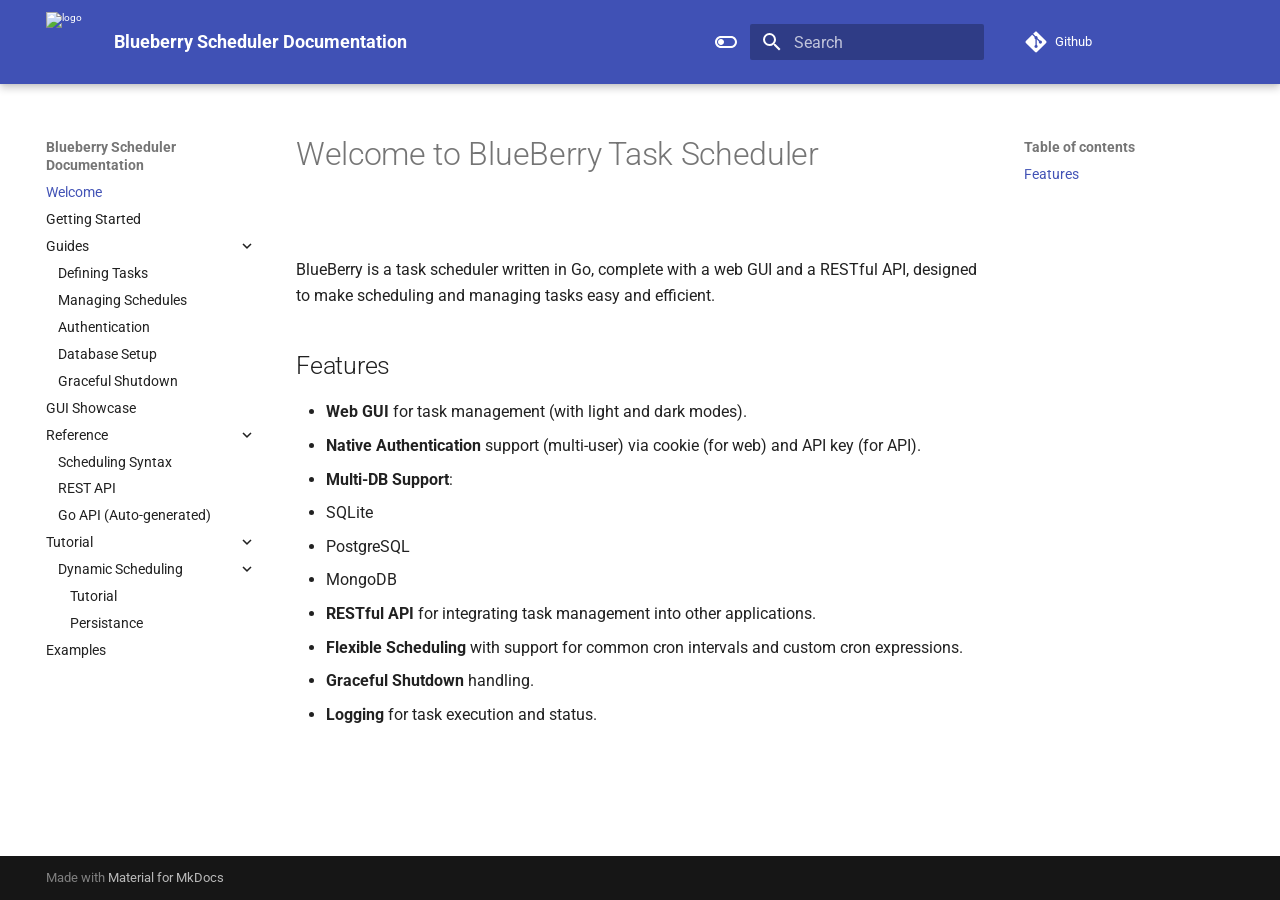
==== commit 98d52aed: "deploy: b26f75990f82d3a57e42e7d512ecbfc1898a91b7" ====
--- a/index.html
+++ b/index.html
@@ -652,6 +652,157 @@
   
 
       </a>
+    </li>
+  
+
+              
+            
+          </ul>
+        </nav>
+      
+    </li>
+  
+
+    
+      
+      
+  
+  
+  
+  
+    
+    
+      
+        
+      
+    
+    
+    
+    
+    <li class="md-nav__item md-nav__item--nested">
+      
+        
+        
+          
+        
+        <input class="md-nav__toggle md-toggle md-toggle--indeterminate" type="checkbox" id="__nav_6" >
+        
+          
+          <label class="md-nav__link" for="__nav_6" id="__nav_6_label" tabindex="0">
+            
+  
+  
+  <span class="md-ellipsis">
+    Tutorial
+    
+  </span>
+  
+
+            <span class="md-nav__icon md-icon"></span>
+          </label>
+        
+        <nav class="md-nav" data-md-level="1" aria-labelledby="__nav_6_label" aria-expanded="false">
+          <label class="md-nav__title" for="__nav_6">
+            <span class="md-nav__icon md-icon"></span>
+            Tutorial
+          </label>
+          <ul class="md-nav__list" data-md-scrollfix>
+            
+              
+                
+  
+  
+  
+  
+    
+    
+      
+        
+      
+        
+      
+    
+    
+    
+    
+    <li class="md-nav__item md-nav__item--nested">
+      
+        
+        
+          
+        
+        <input class="md-nav__toggle md-toggle md-toggle--indeterminate" type="checkbox" id="__nav_6_1" >
+        
+          
+          <label class="md-nav__link" for="__nav_6_1" id="__nav_6_1_label" tabindex="0">
+            
+  
+  
+  <span class="md-ellipsis">
+    Dynamic Scheduling
+    
+  </span>
+  
+
+            <span class="md-nav__icon md-icon"></span>
+          </label>
+        
+        <nav class="md-nav" data-md-level="2" aria-labelledby="__nav_6_1_label" aria-expanded="false">
+          <label class="md-nav__title" for="__nav_6_1">
+            <span class="md-nav__icon md-icon"></span>
+            Dynamic Scheduling
+          </label>
+          <ul class="md-nav__list" data-md-scrollfix>
+            
+              
+                
+  
+  
+  
+  
+    <li class="md-nav__item">
+      <a href="tutorial/dynamic-schedule/dynamic-scheduling/" class="md-nav__link">
+        
+  
+  
+  <span class="md-ellipsis">
+    Tutorial
+    
+  </span>
+  
+
+      </a>
+    </li>
+  
+
+              
+            
+              
+                
+  
+  
+  
+  
+    <li class="md-nav__item">
+      <a href="tutorial/dynamic-schedule/id-persistance/" class="md-nav__link">
+        
+  
+  
+  <span class="md-ellipsis">
+    Persistance
+    
+  </span>
+  
+
+      </a>
+    </li>
+  
+
+              
+            
+          </ul>
+        </nav>
+      
     </li>
   
 
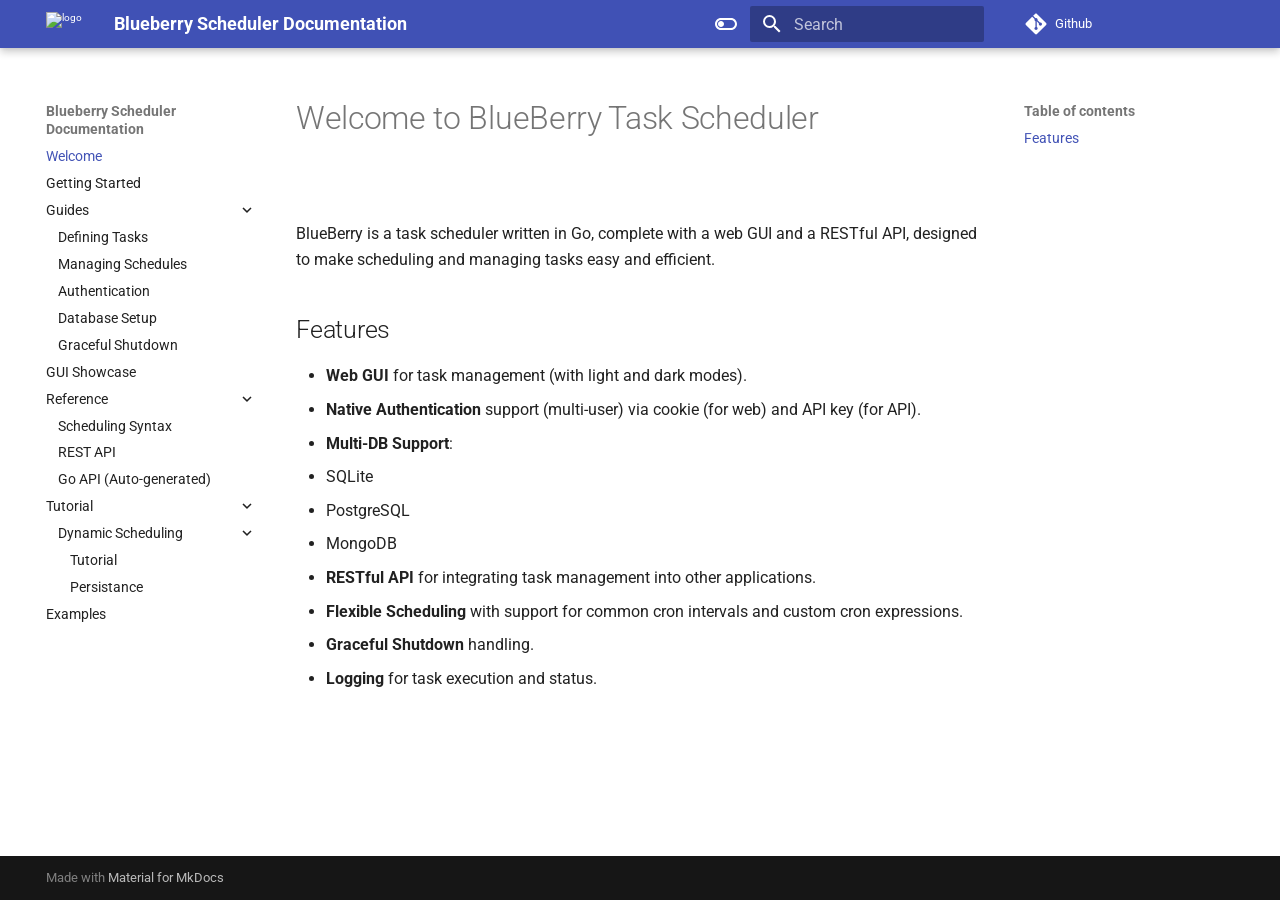
==== commit dcd23c14: "deploy: 74d82bf3e120b04c802d57333bdf95fb20f2d972" ====
--- a/index.html
+++ b/index.html
@@ -45,8 +45,6 @@
         <style>:root{--md-text-font:"Roboto";--md-code-font:"Roboto Mono"}</style>
       
     
-    
-      <link rel="stylesheet" href="assets/extra.css">
     
     <script>__md_scope=new URL(".",location),__md_hash=e=>[...e].reduce(((e,_)=>(e<<5)-e+_.charCodeAt(0)),0),__md_get=(e,_=localStorage,t=__md_scope)=>JSON.parse(_.getItem(t.pathname+"."+e)),__md_set=(e,_,t=localStorage,a=__md_scope)=>{try{t.setItem(a.pathname+"."+e,JSON.stringify(_))}catch(e){}}</script>
     
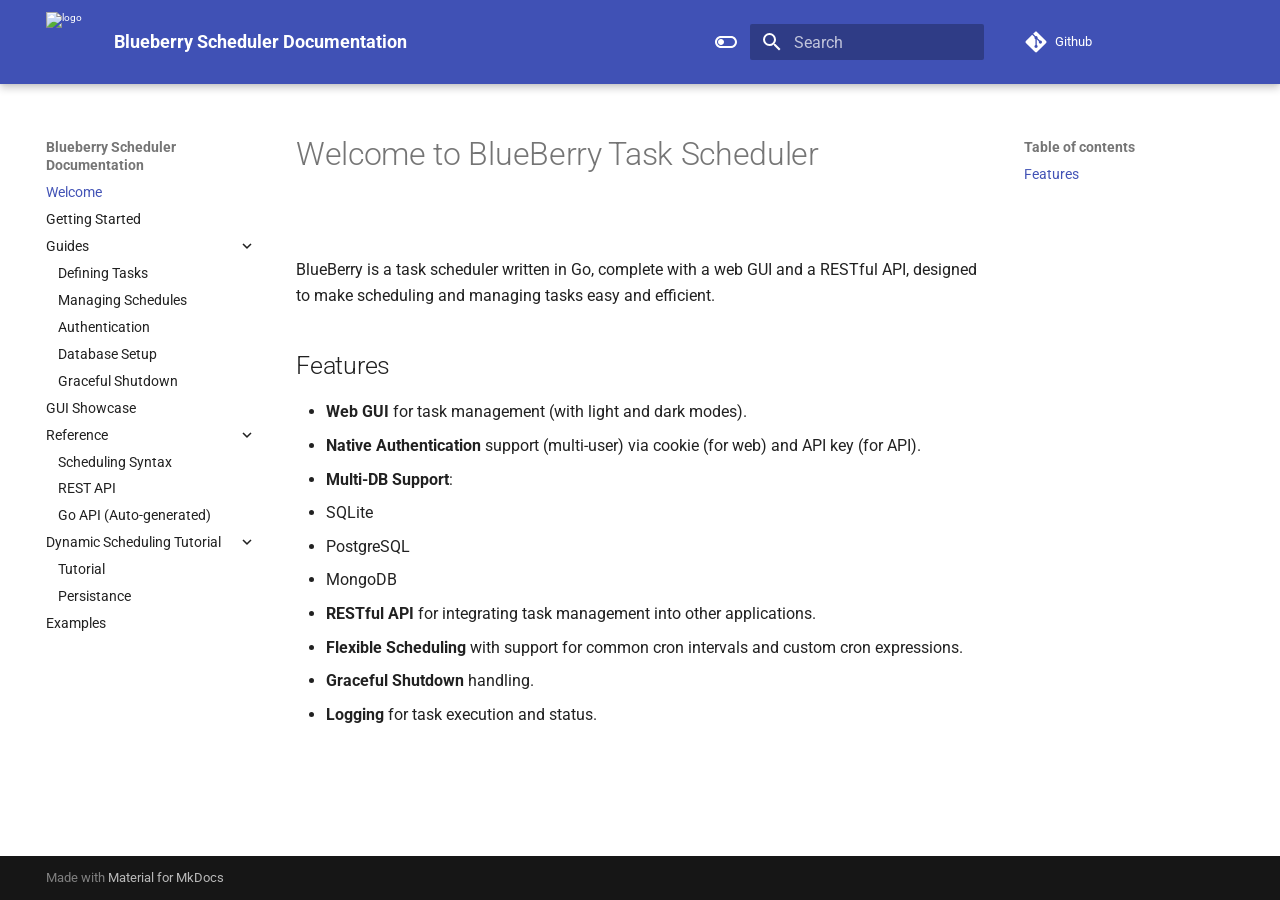
==== commit f1a6ebc7: "deploy: 3d4427ec593813ce3923e658ddfa067af1137eaf" ====
--- a/index.html
+++ b/index.html
@@ -45,6 +45,8 @@
         <style>:root{--md-text-font:"Roboto";--md-code-font:"Roboto Mono"}</style>
       
     
+    
+      <link rel="stylesheet" href="assets/extra.css">
     
     <script>__md_scope=new URL(".",location),__md_hash=e=>[...e].reduce(((e,_)=>(e<<5)-e+_.charCodeAt(0)),0),__md_get=(e,_=localStorage,t=__md_scope)=>JSON.parse(_.getItem(t.pathname+"."+e)),__md_set=(e,_,t=localStorage,a=__md_scope)=>{try{t.setItem(a.pathname+"."+e,JSON.stringify(_))}catch(e){}}</script>
     
@@ -673,6 +675,8 @@
       
         
       
+        
+      
     
     
     
@@ -691,7 +695,7 @@
   
   
   <span class="md-ellipsis">
-    Tutorial
+    Dynamic Scheduling Tutorial
     
   </span>
   
@@ -702,7 +706,7 @@
         <nav class="md-nav" data-md-level="1" aria-labelledby="__nav_6_label" aria-expanded="false">
           <label class="md-nav__title" for="__nav_6">
             <span class="md-nav__icon md-icon"></span>
-            Tutorial
+            Dynamic Scheduling Tutorial
           </label>
           <ul class="md-nav__list" data-md-scrollfix>
             
@@ -712,52 +716,6 @@
   
   
   
-    
-    
-      
-        
-      
-        
-      
-    
-    
-    
-    
-    <li class="md-nav__item md-nav__item--nested">
-      
-        
-        
-          
-        
-        <input class="md-nav__toggle md-toggle md-toggle--indeterminate" type="checkbox" id="__nav_6_1" >
-        
-          
-          <label class="md-nav__link" for="__nav_6_1" id="__nav_6_1_label" tabindex="0">
-            
-  
-  
-  <span class="md-ellipsis">
-    Dynamic Scheduling
-    
-  </span>
-  
-
-            <span class="md-nav__icon md-icon"></span>
-          </label>
-        
-        <nav class="md-nav" data-md-level="2" aria-labelledby="__nav_6_1_label" aria-expanded="false">
-          <label class="md-nav__title" for="__nav_6_1">
-            <span class="md-nav__icon md-icon"></span>
-            Dynamic Scheduling
-          </label>
-          <ul class="md-nav__list" data-md-scrollfix>
-            
-              
-                
-  
-  
-  
-  
     <li class="md-nav__item">
       <a href="tutorial/dynamic-schedule/dynamic-scheduling/" class="md-nav__link">
         
@@ -793,14 +751,6 @@
   
 
       </a>
-    </li>
-  
-
-              
-            
-          </ul>
-        </nav>
-      
     </li>
   
 
--- a/assets/extra.css
+++ b/assets/extra.css
@@ -0,0 +1,3 @@
+.md-header__button.md-logo img, .md-header__button.md-logo svg {
+    height: 3rem; 
+}
